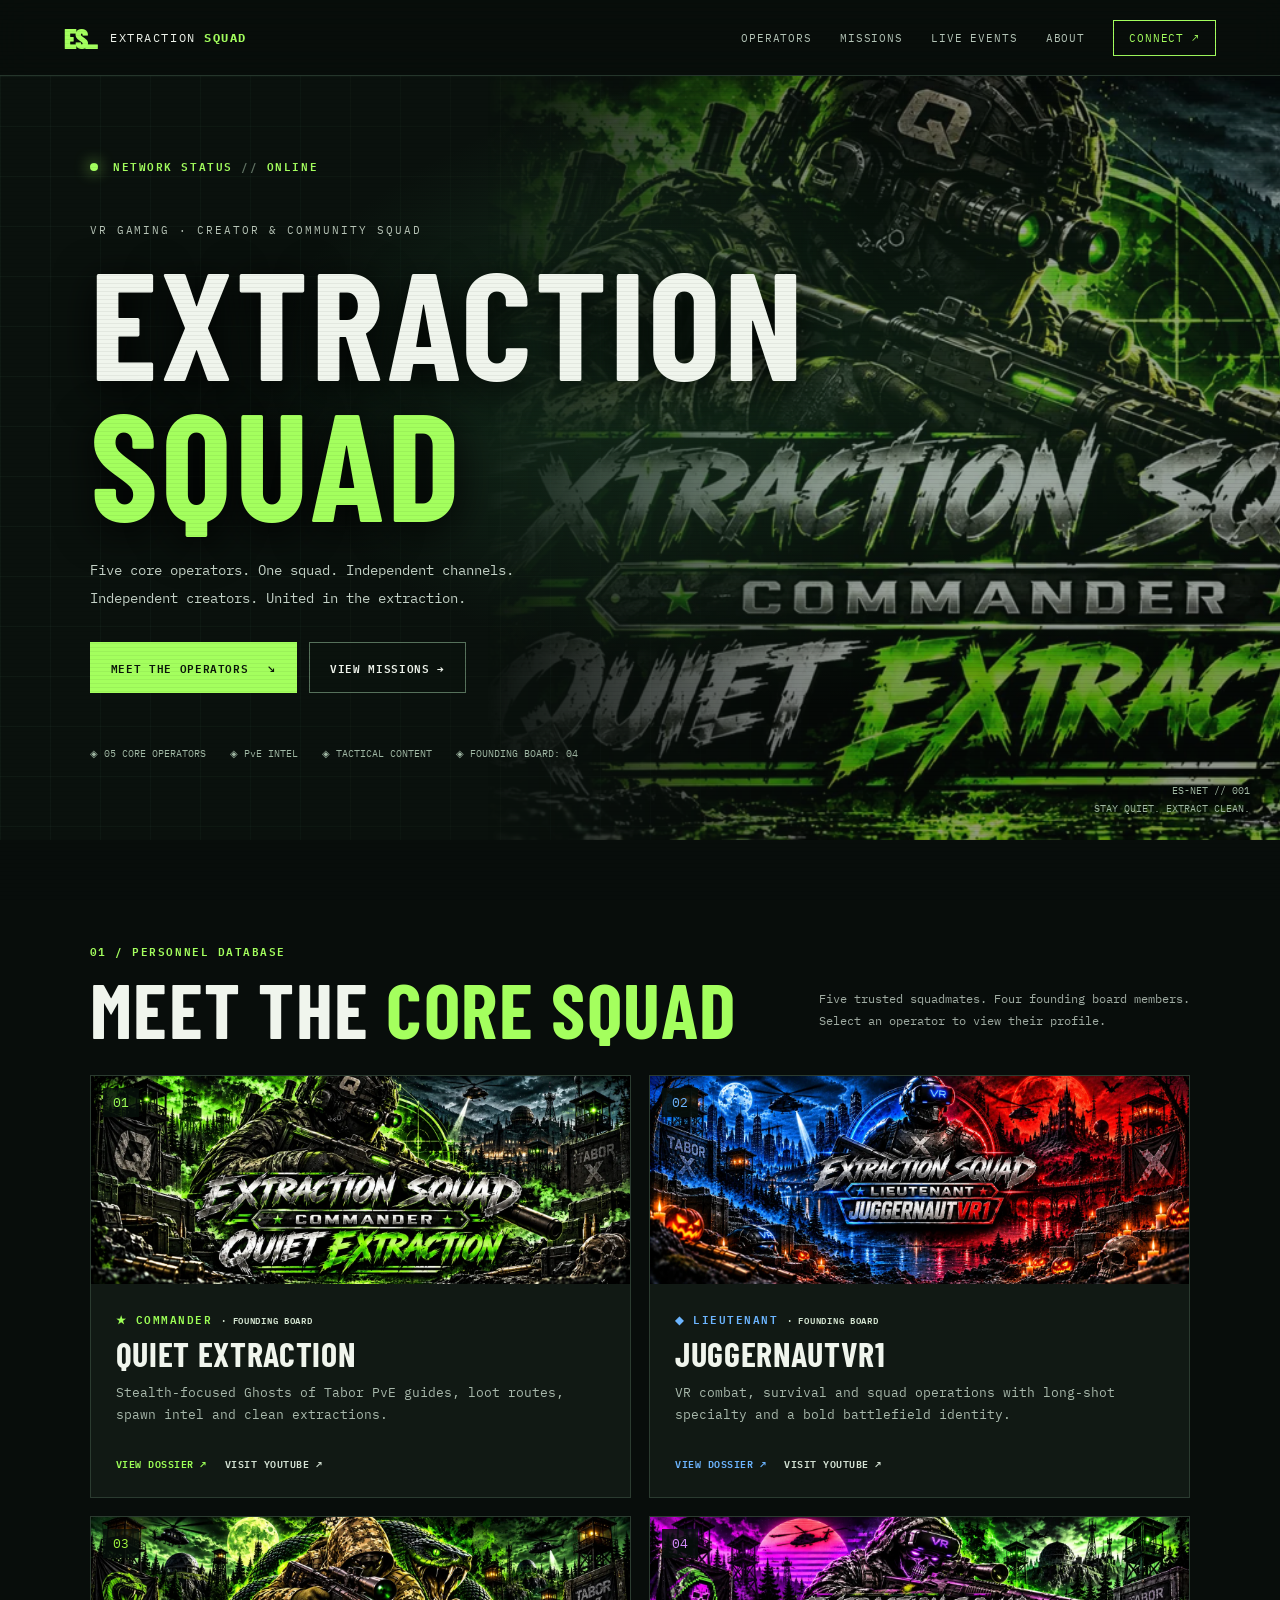
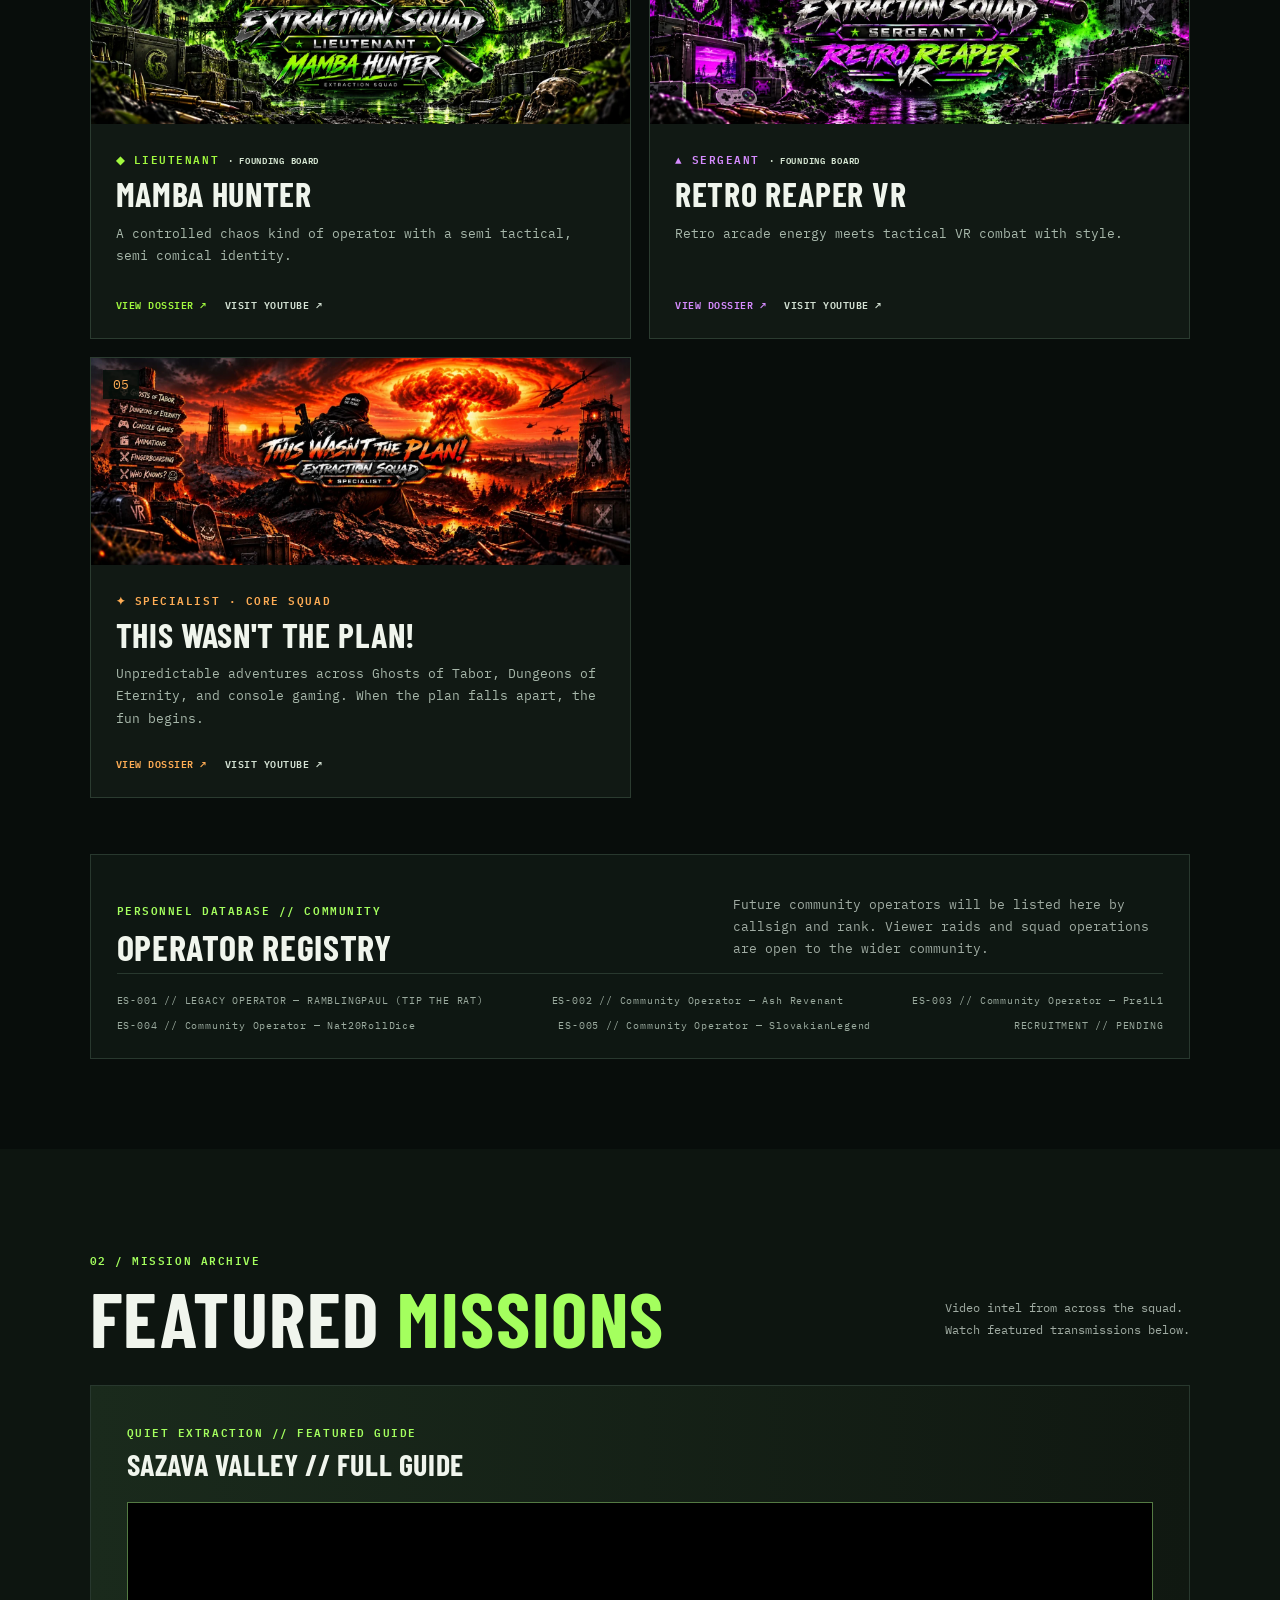
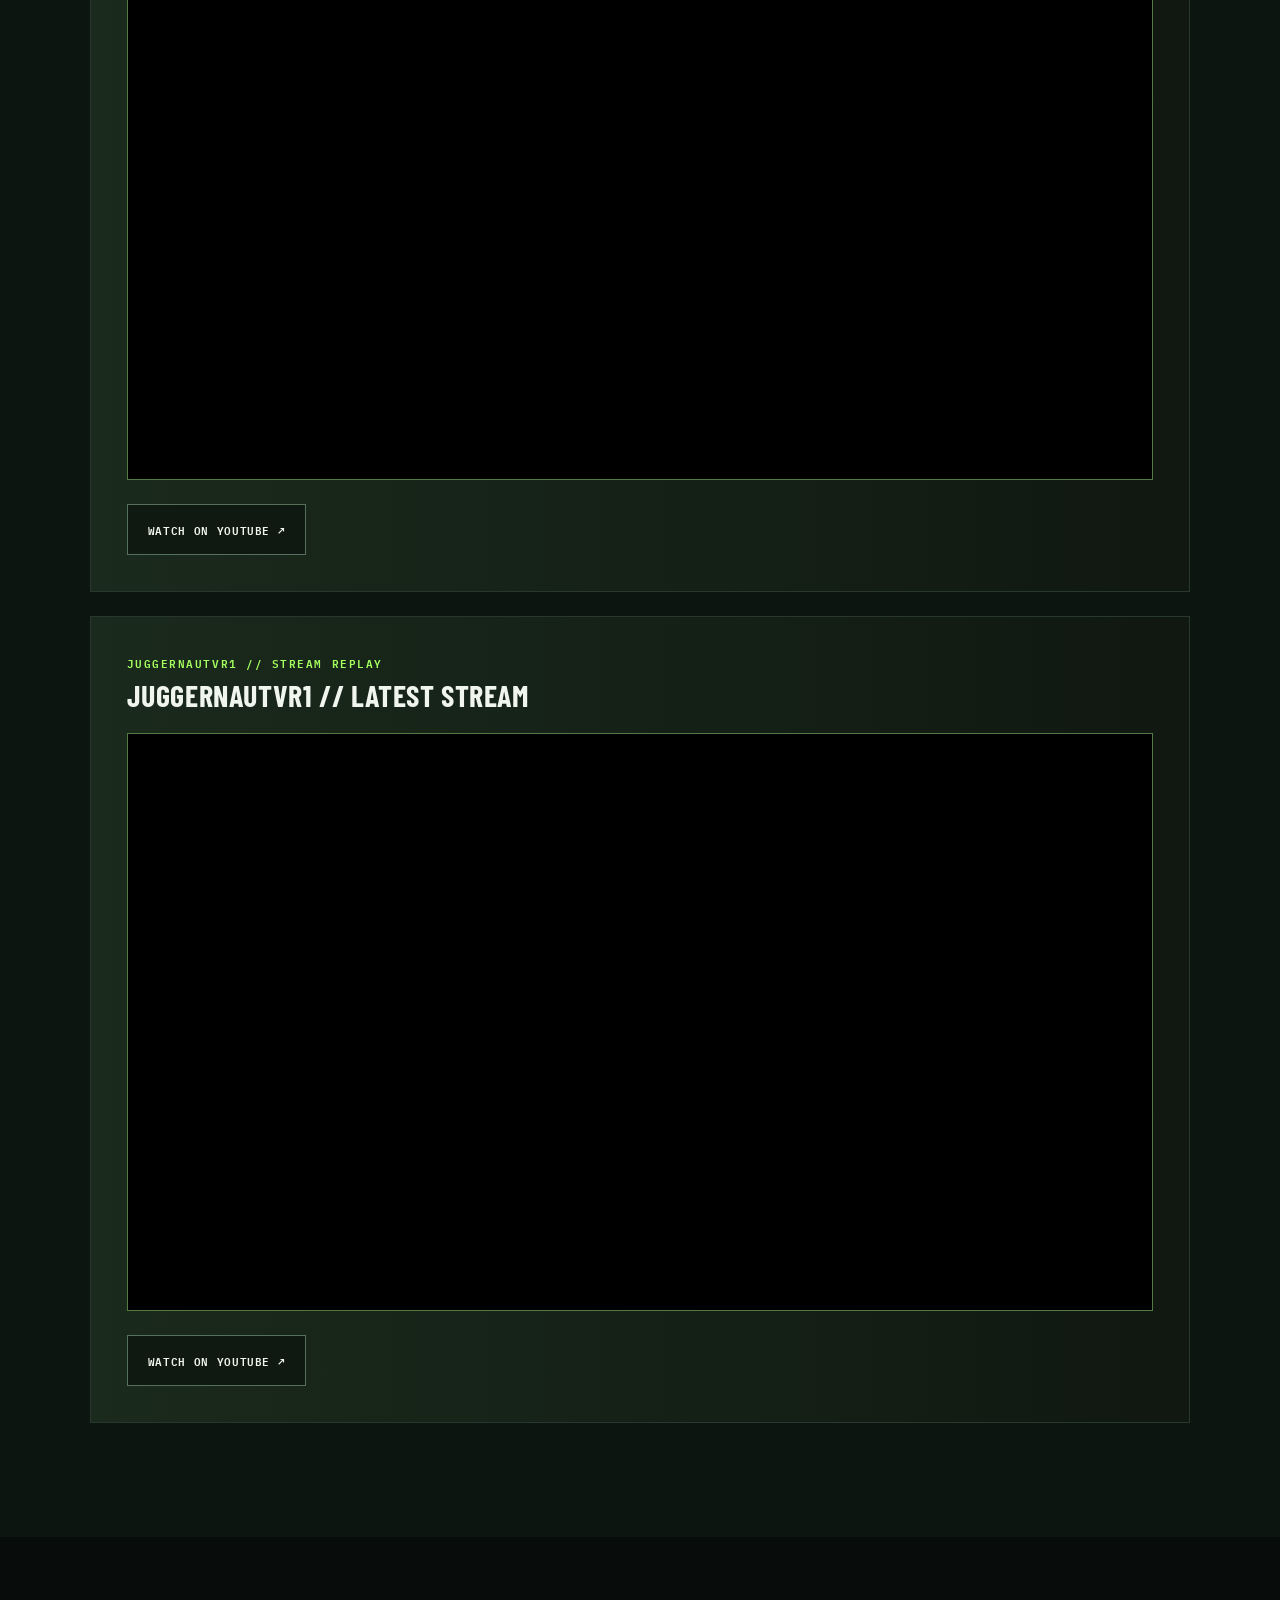
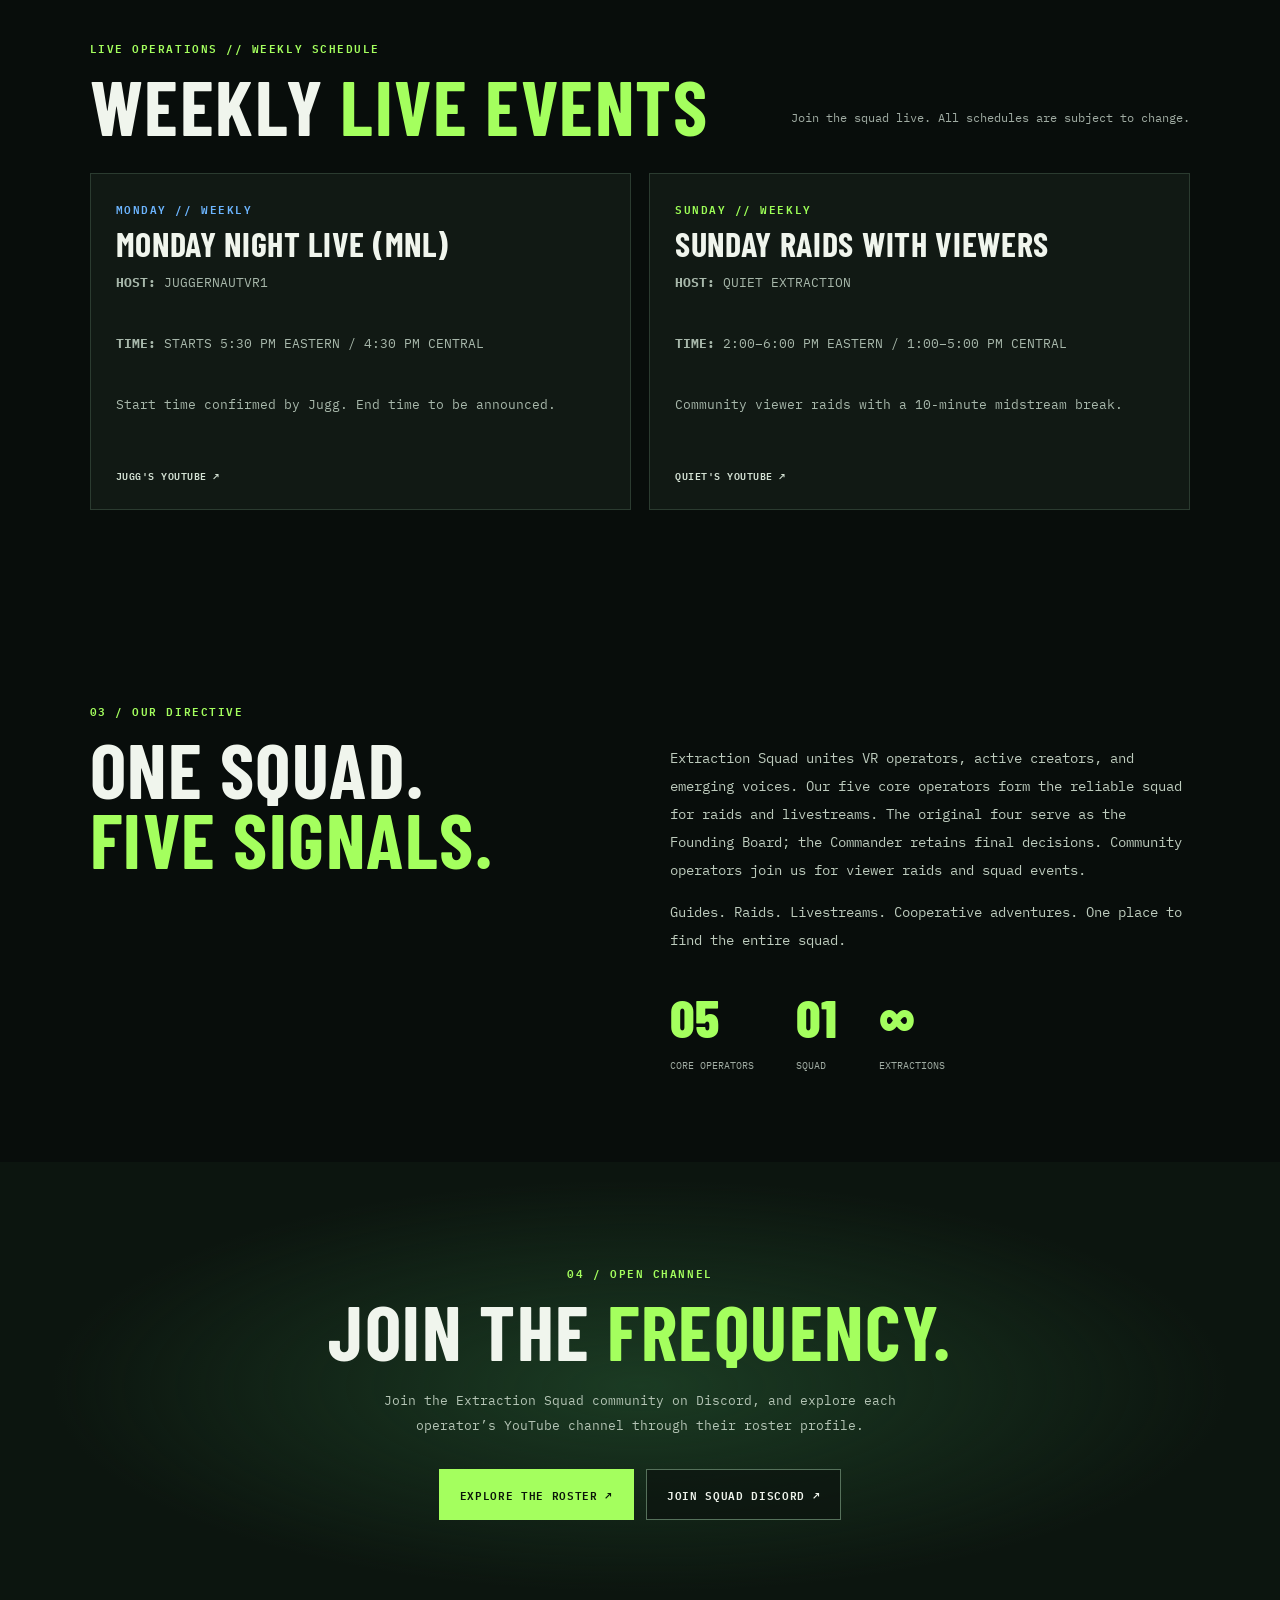
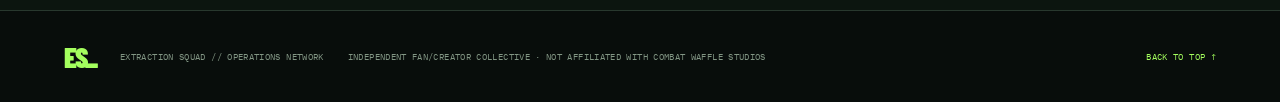
==== index.html @ 48071c49 "Update index.html" ====
<!doctype html>
<html lang="en"><head><meta charset="utf-8"><meta name="viewport" content="width=device-width,initial-scale=1"><meta name="theme-color" content="#08100c"><meta name="description" content="Extraction Squad — a Ghosts of Tabor PvE creator collective. Meet the operators, explore their videos, and connect with the squad."><title>EXTRACTION SQUAD // Operations Network</title><link rel="stylesheet" href="styles.css?v=5core1"></head>
<body><div class="scanlines" aria-hidden="true"></div><header class="topbar"><a class="brand" href="#home"><span class="brand-mark">ES<span class="blink">_</span></span><span>EXTRACTION <strong>SQUAD</strong></span></a><button class="menu-toggle" id="menuToggle" aria-label="Toggle menu" aria-expanded="false">☰</button><nav id="nav"><a href="#operators">OPERATORS</a><a href="#missions">MISSIONS</a><a href="#live-events">LIVE EVENTS</a><a href="#about">ABOUT</a><a href="#connect" class="nav-cta">CONNECT ↗</a></nav></header>
<main id="home"><section class="hero"><div class="hero-grid" aria-hidden="true"></div><div class="hero-content"><div class="eyebrow"><span class="live-dot"></span> NETWORK STATUS <span class="dim">//</span> ONLINE</div><p class="kicker">VR GAMING · CREATOR & COMMUNITY SQUAD</p><h1>EXTRACTION<br><em>SQUAD</em></h1><p class="hero-copy">Five core operators. One squad. Independent channels.<br>Independent creators. United in the extraction.</p><div class="hero-actions"><a class="button primary" href="#operators">MEET THE OPERATORS <span>↘</span></a><a class="button ghost" href="#missions">VIEW MISSIONS →</a></div><div class="hero-meta"><span>◈ 05 CORE OPERATORS</span><span>◈ PvE INTEL</span><span>◈ TACTICAL CONTENT</span><span>◈ FOUNDING BOARD: 04</span></div></div><div class="hero-art" aria-hidden="true"><img src="assets/quiet.webp" alt=""></div><div class="hero-coordinate" aria-hidden="true">ES-NET // 001<br>STAY QUIET. EXTRACT CLEAN.</div></section>
<section class="section operators" id="operators"><div class="section-head"><div><p class="section-id">01 / PERSONNEL DATABASE</p><h2>MEET THE <span>CORE SQUAD</span></h2></div><p>Five trusted squadmates. Four founding board members.<br>Select an operator to view their profile.</p></div><div class="operator-grid">
<article class="operator-card" style="--accent:#9dff57"><div class="card-image"><img src="assets/quiet.webp" alt="Quiet Extraction armored operator banner" loading="lazy"><span class="card-no">01</span></div><div class="card-body"><div class="rank">★ COMMANDER <span class="founder-tag">· FOUNDING BOARD</span></div><h3>QUIET EXTRACTION</h3><p>Stealth-focused Ghosts of Tabor PvE guides, loot routes, spawn intel and clean extractions.</p><div class="card-actions"><button data-operator="quiet" class="profile-btn">VIEW DOSSIER ↗</button><a href="https://www.youtube.com/@quietextraction" target="_blank" rel="noopener noreferrer">VISIT YOUTUBE ↗</a></div></div></article>
<article class="operator-card" style="--accent:#6cb5ff"><div class="card-image"><img src="assets/jugg.webp" alt="JuggernautVR1 blue and red armored VR soldier banner" loading="lazy"><span class="card-no">02</span></div><div class="card-body"><div class="rank">◆ LIEUTENANT <span class="founder-tag">· FOUNDING BOARD</span></div><h3>JUGGERNAUTVR1</h3><p>VR combat, survival and squad operations with long-shot specialty and a bold battlefield identity.</p><div class="card-actions"><button data-operator="jugg" class="profile-btn">VIEW DOSSIER ↗</button><a href="https://www.youtube.com/@juggernautvr1" target="_blank" rel="noopener noreferrer">VISIT YOUTUBE ↗</a></div></div></article>
<article class="operator-card" style="--accent:#a1f83f"><div class="card-image"><img src="assets/mamba.webp" alt="Mamba Hunter hooded sniper and giant green mamba banner" loading="lazy"><span class="card-no">03</span></div><div class="card-body"><div class="rank">◆ LIEUTENANT <span class="founder-tag">· FOUNDING BOARD</span></div><h3>MAMBA HUNTER</h3><p>A controlled chaos kind of operator with a semi tactical, semi comical identity.</p><div class="card-actions"><button data-operator="mamba" class="profile-btn">VIEW DOSSIER ↗</button><a href="https://www.youtube.com/@mambahunter" target="_blank" rel="noopener noreferrer">VISIT YOUTUBE ↗</a></div></div></article>
<article class="operator-card" style="--accent:#d68cff"><div class="card-image"><img src="assets/retro.webp" alt="Retro Reaper VR skull masked soldier neon purple and green banner" loading="lazy"><span class="card-no">04</span></div><div class="card-body"><div class="rank">▲ SERGEANT <span class="founder-tag">· FOUNDING BOARD</span></div><h3>RETRO REAPER VR</h3><p>Retro arcade energy meets tactical VR combat with style.</p><div class="card-actions"><button data-operator="retro" class="profile-btn">VIEW DOSSIER ↗</button><a href="https://www.youtube.com/@retroreapervr" target="_blank" rel="noopener noreferrer">VISIT YOUTUBE ↗</a></div></div></article>
<article class="operator-card" style="--accent:#ffad55"><div class="card-image"><img src="assets/chris.webp" alt="This Wasn't The Plan post-apocalyptic survivor banner" loading="lazy"><span class="card-no">05</span></div><div class="card-body"><div class="rank">✦ SPECIALIST · CORE SQUAD</div><h3>THIS WASN'T THE PLAN!</h3><p>Unpredictable adventures across Ghosts of Tabor, Dungeons of Eternity, and console gaming. When the plan falls apart, the fun begins.</p><div class="card-actions"><button data-operator="chris" class="profile-btn">VIEW DOSSIER ↗</button><a href="https://www.youtube.com/@thiswasnttheplanyt" target="_blank" rel="noopener noreferrer">VISIT YOUTUBE ↗</a></div></div></article></div>
<div class="registry"><div class="registry-header"><div><p class="section-id">PERSONNEL DATABASE // COMMUNITY</p><h3>OPERATOR REGISTRY</h3></div><p>Future community operators will be listed here by callsign and rank. Viewer raids and squad operations are open to the wider community.</p></div><div class="registry-empty"><span>ES-001 // LEGACY OPERATOR — RAMBLINGPAUL (TIP THE RAT)</span><span>ES-002 // Community Operator — Ash Revenant</span><span>ES-003 // Community Operator — Pre1L1</span>
<span>ES-004 // Community Operator — Nat20RollDice</span>
<span>ES-005 // Community Operator — SlovakianLegend</span><span>RECRUITMENT // PENDING</span></div></div></section>
<section class="section missions" id="missions"><div class="section-head"><div><p class="section-id">02 / MISSION ARCHIVE</p><h2>FEATURED <span>MISSIONS</span></h2></div><p>Video intel from across the squad.<br>Watch featured transmissions below.</p></div><article class="mission-panel" style="display:block;margin-bottom:1.5rem"><div><span class="rank">QUIET EXTRACTION // FEATURED GUIDE</span><h3>SAZAVA VALLEY // FULL GUIDE</h3></div><div style="position:relative;width:100%;aspect-ratio:16/9;margin:1.5rem 0;overflow:hidden;background:#000;border:1px solid #547a43"><iframe src="https://www.youtube-nocookie.com/embed/pSVqwgjNrhk" title="SAZAVA VALLEY // FULL GUIDE" loading="lazy" allow="accelerometer; autoplay; clipboard-write; encrypted-media; gyroscope; picture-in-picture; web-share" referrerpolicy="strict-origin-when-cross-origin" allowfullscreen style="position:absolute;inset:0;width:100%;height:100%;border:0"></iframe></div><a class="button ghost" href="https://youtu.be/pSVqwgjNrhk" target="_blank" rel="noopener noreferrer">WATCH ON YOUTUBE ↗</a></article><article class="mission-panel" style="display:block;margin-bottom:1.5rem"><div><span class="rank">JUGGERNAUTVR1 // STREAM REPLAY</span><h3>JUGGERNAUTVR1 // LATEST STREAM</h3></div><div style="position:relative;width:100%;aspect-ratio:16/9;margin:1.5rem 0;overflow:hidden;background:#000;border:1px solid #547a43"><iframe src="https://www.youtube-nocookie.com/embed/xQBRxvEbvsw" title="JUGGERNAUTVR1 // LATEST STREAM" loading="lazy" allow="accelerometer; autoplay; clipboard-write; encrypted-media; gyroscope; picture-in-picture; web-share" referrerpolicy="strict-origin-when-cross-origin" allowfullscreen style="position:absolute;inset:0;width:100%;height:100%;border:0"></iframe></div><a class="button ghost" href="https://www.youtube.com/live/xQBRxvEbvsw" target="_blank" rel="noopener noreferrer">WATCH ON YOUTUBE ↗</a></article></section>
<section class="section" id="live-events" aria-labelledby="live-events-title"><div class="section-head"><div><p class="section-id">LIVE OPERATIONS // WEEKLY SCHEDULE</p><h2 id="live-events-title">WEEKLY <span>LIVE EVENTS</span></h2></div><p>Join the squad live. All schedules are subject to change.</p></div><div class="operator-grid">
<article class="operator-card" style="--accent:#6cb5ff"><div class="card-body"><div class="rank">MONDAY // WEEKLY</div><h3>MONDAY NIGHT LIVE (MNL)</h3><p><strong>HOST:</strong> JUGGERNAUTVR1</p><p><strong>TIME:</strong> STARTS 5:30 PM EASTERN / 4:30 PM CENTRAL</p><p>Start time confirmed by Jugg. End time to be announced.</p><div class="card-actions"><a class="profile-btn" href="https://www.youtube.com/@juggernautvr1" target="_blank" rel="noopener noreferrer">JUGG'S YOUTUBE ↗</a></div></div></article>
<article class="operator-card" style="--accent:#9dff57"><div class="card-body"><div class="rank">SUNDAY // WEEKLY</div><h3>SUNDAY RAIDS WITH VIEWERS</h3><p><strong>HOST:</strong> QUIET EXTRACTION</p><p><strong>TIME:</strong> 2:00–6:00 PM EASTERN / 1:00–5:00 PM CENTRAL</p><p>Community viewer raids with a 10-minute midstream break.</p><div class="card-actions"><a class="profile-btn" href="https://www.youtube.com/@quietextraction" target="_blank" rel="noopener noreferrer">QUIET'S YOUTUBE ↗</a></div></div></article>
</div></section>
<section class="section about" id="about"><div><p class="section-id">03 / OUR DIRECTIVE</p><h2>ONE SQUAD.<br><span>FIVE SIGNALS.</span></h2></div><div class="about-copy"><p>Extraction Squad unites VR operators, active creators, and emerging voices. Our five core operators form the reliable squad for raids and livestreams. The original four serve as the Founding Board; the Commander retains final decisions. Community operators join us for viewer raids and squad events.</p><p>Guides. Raids. Livestreams. Cooperative adventures. One place to find the entire squad.</p><div class="stats"><div><strong>05</strong><span>CORE OPERATORS</span></div><div><strong>01</strong><span>SQUAD</span></div><div><strong>∞</strong><span>EXTRACTIONS</span></div></div></div></section>
<section class="section connect" id="connect"><p class="section-id">04 / OPEN CHANNEL</p><h2>JOIN THE <span>FREQUENCY.</span></h2><p>Join the Extraction Squad community on Discord, and explore each operator’s YouTube channel through their roster profile.</p><div class="connect-buttons"><a class="button primary" href="#operators">EXPLORE THE ROSTER ↗</a><a class="button ghost" href="https://discord.gg/KWJtSqCwyj" target="_blank" rel="noopener noreferrer">JOIN SQUAD DISCORD ↗</a></div></section></main>
<footer><div class="brand-mark">ES_</div><span>EXTRACTION SQUAD // OPERATIONS NETWORK</span><span>INDEPENDENT FAN/CREATOR COLLECTIVE · NOT AFFILIATED WITH COMBAT WAFFLE STUDIOS</span><a href="#home">BACK TO TOP ↑</a></footer>
<dialog id="profileDialog"><button class="close-dialog" aria-label="Close profile">✕</button><img id="dialogImage" src="assets/quiet.webp" alt=""><div class="dialog-content"><p id="dialogRank" class="rank"></p><h2 id="dialogName"></h2><p id="dialogBio"></p><p class="small-note"><a id="dialogYoutube" href="https://www.youtube.com/@quietextraction" target="_blank" rel="noopener noreferrer">VISIT YOUTUBE ↗</a> · <a href="https://discord.gg/KWJtSqCwyj" target="_blank" rel="noopener noreferrer">SQUAD DISCORD ↗</a></p><button class="button primary close-bottom">RETURN TO ROSTER</button></div></dialog><script src="script.js?v=5core1"></script></body></html>
---- styles.css ----
@import url('https://fonts.googleapis.com/css2?family=Barlow+Condensed:wght@500;600;700;800;900&family=IBM+Plex+Mono:wght@400;500;600&display=swap');
:root{--bg:#080d0b;--panel:#101915;--line:#28382e;--green:#a4ff5e;--muted:#a0aca3;--white:#f0f5ed}*{box-sizing:border-box}html{scroll-behavior:smooth}body{margin:0;background:var(--bg);color:var(--white);font-family:'IBM Plex Mono',monospace;font-size:13px}a{color:inherit;text-decoration:none}button{font:inherit;cursor:pointer}.scanlines{pointer-events:none;position:fixed;inset:0;z-index:20;opacity:.10;background:repeating-linear-gradient(transparent 0px,transparent 3px,#000 4px)}.topbar{height:76px;padding:0 max(5vw,24px);display:flex;justify-content:space-between;align-items:center;border-bottom:1px solid var(--line);background:#080e0bdf;position:sticky;top:0;z-index:10;backdrop-filter:blur(16px)}.brand{display:flex;align-items:center;gap:14px;font-size:12px;letter-spacing:.13em}.brand strong{color:var(--green)}.brand-mark{font-family:'Barlow Condensed',sans-serif;font-weight:900;font-size:29px;color:var(--green);letter-spacing:-.08em}.blink{animation:blink 1s steps(2) infinite}@keyframes blink{50%{opacity:0}}nav{display:flex;gap:28px;align-items:center}nav a{font-size:11px;letter-spacing:.08em;color:#b5c5b8}nav a:hover{color:var(--green)}nav .nav-cta{border:1px solid var(--green);padding:10px 15px;color:var(--green)}.menu-toggle{display:none;background:none;border:0;color:var(--green);font-size:24px}.hero{min-height:650px;position:relative;overflow:hidden;display:flex;align-items:center;padding:80px max(7vw,26px);background:radial-gradient(ellipse at 70% 40%,#1d4329 0,transparent 50%),#0a110d}.hero-grid{position:absolute;inset:0;background-image:linear-gradient(#31513b25 1px,transparent 1px),linear-gradient(90deg,#31513b25 1px,transparent 1px);background-size:50px 50px;mask-image:linear-gradient(90deg,#000,transparent 85%)}.hero-content{position:relative;z-index:2;max-width:720px}.eyebrow,.section-id,.rank{color:var(--green);font-size:11px;letter-spacing:.14em;font-weight:600}.live-dot{display:inline-block;width:8px;height:8px;background:var(--green);border-radius:50%;box-shadow:0 0 15px var(--green);margin-right:7px}.dim{color:#617364}.kicker{margin:48px 0 12px;color:#b8c5b8;font-size:11px;letter-spacing:.18em}h1,h2,h3{font-family:'Barlow Condensed',Impact,sans-serif;text-transform:uppercase;line-height:.92;letter-spacing:.02em}h1{font-size:clamp(78px,12vw,170px);margin:0;text-shadow:0 8px 40px #000}h1 em{font-style:normal;color:var(--green)}.hero-copy{font-size:14px;line-height:2;color:#c4d2c7;margin:24px 0 30px}.hero-actions,.connect-buttons{display:flex;gap:12px;flex-wrap:wrap}.button{display:inline-flex;align-items:center;justify-content:space-between;gap:20px;padding:15px 20px;font-size:11px;font-weight:600;letter-spacing:.06em;transition:.2s}.button:hover{transform:translateY(-2px)}.primary{background:var(--green);color:#0a1609;border:1px solid var(--green)}.ghost{background:#0b130eab;color:var(--white);border:1px solid #56715b}.hero-meta{display:flex;gap:24px;flex-wrap:wrap;margin-top:54px;color:#a1b9a5;font-size:10px}.hero-art{position:absolute;right:-14%;top:0;width:76%;height:100%;opacity:.57;mask-image:linear-gradient(90deg,transparent,#000 40%)}.hero-art img{width:100%;height:100%;object-fit:cover}.hero-coordinate{position:absolute;bottom:22px;right:30px;font-size:10px;line-height:1.8;color:#a2b9a4;text-align:right}.section{padding:90px max(7vw,26px);scroll-margin-top:75px}.section-head{display:flex;justify-content:space-between;align-items:end;gap:20px;margin-bottom:32px}.section-head p:last-child{color:var(--muted);line-height:1.8;font-size:12px}h2{font-size:clamp(45px,6vw,78px);margin:13px 0 0}h2 span{color:var(--green)}.operator-grid{display:grid;grid-template-columns:repeat(2,minmax(0,1fr));gap:18px}.operator-card{border:1px solid #2b3b30;background:#111914;overflow:hidden;transition:.2s}.operator-card:hover{border-color:var(--accent);transform:translateY(-3px)}.card-image{position:relative;aspect-ratio:2.6;overflow:hidden;background:#17241a}.card-image img{width:100%;height:100%;object-fit:cover;transition:transform .4s}.operator-card:hover .card-image img{transform:scale(1.04)}.card-no{position:absolute;top:12px;left:12px;background:#07100bd9;color:var(--accent);padding:6px 10px}.card-body{padding:25px}.card-body .rank{color:var(--accent)}h3{font-size:34px;margin:10px 0}.card-body p{color:#a8b8ab;line-height:1.7;min-height:48px}.card-actions{display:flex;gap:18px;flex-wrap:wrap;margin-top:24px}.card-actions button,.card-actions a{background:none;border:0;padding:0;color:var(--accent);font-size:10px;font-weight:600;letter-spacing:.05em}.card-actions a{color:#d4e2d4}.missions{background:#0d1510}.mission-panel{border:1px solid var(--line);padding:36px;display:flex;align-items:center;gap:28px;background:linear-gradient(90deg,#1a2a1c,#101811)}.mission-icon{display:grid;place-items:center;min-width:95px;height:95px;background:#a4ff5e12;border:1px solid #a4ff5e50;color:var(--green);font-size:40px}.mission-panel h3{font-size:30px}.mission-panel p{color:var(--muted);line-height:1.7}.mission-panel .button{margin-left:auto;flex-shrink:0}.about{display:grid;grid-template-columns:1fr 1fr;gap:60px}.about-copy{padding-top:40px}.about-copy p{font-size:14px;color:#bdcbbd;line-height:2}.stats{display:flex;gap:42px;margin-top:30px}.stats div{display:flex;flex-direction:column;gap:10px}.stats strong{font:800 54px 'Barlow Condensed',sans-serif;color:var(--green)}.stats span{font-size:10px;color:var(--muted)}.connect{text-align:center;background:radial-gradient(ellipse at center,#1b3b23 0,transparent 65%),#0c150f}.connect>p:not(.section-id){max-width:590px;margin:24px auto 30px;color:#b4c4b5;line-height:1.9}.connect-buttons{justify-content:center}footer{border-top:1px solid var(--line);padding:28px 5vw;display:flex;align-items:center;gap:24px;flex-wrap:wrap;color:#829684;font-size:9px;letter-spacing:.04em}footer a{margin-left:auto;color:var(--green)}dialog{width:min(700px,94vw);padding:0;background:#0c140f;border:1px solid var(--green);color:var(--white);box-shadow:0 30px 100px #000a}dialog::backdrop{background:#000d;backdrop-filter:blur(5px)}dialog img{width:100%;display:block}.dialog-content{padding:30px}.dialog-content h2{font-size:52px}.dialog-content>p:not(.rank){line-height:1.8;color:#c1d1c2}.small-note{font-size:11px}.close-dialog{position:absolute;right:10px;top:10px;background:#08130e;border:1px solid var(--green);color:var(--green);padding:10px}.close-bottom{margin-top:10px}@media(max-width:850px){.hero{min-height:620px}.hero-art{width:100%;right:-35%;opacity:.27}.operator-grid{grid-template-columns:1fr}.mission-panel{flex-wrap:wrap}.mission-panel .button{margin-left:0}.about{grid-template-columns:1fr;gap:0}.about-copy{padding-top:0}}@media(max-width:620px){.topbar{height:65px}.brand{font-size:10px}.menu-toggle{display:block}nav{display:none;position:absolute;top:64px;left:0;right:0;padding:20px 24px;background:#0b140e;border-bottom:1px solid var(--line);flex-direction:column;align-items:stretch;gap:18px}nav.open{display:flex}.hero{min-height:610px;padding:65px 24px}.hero-art{right:-45%;width:130%}.kicker{margin-top:34px}h1{font-size:clamp(64px,15vw,96px)}.hero-meta{gap:12px;margin-top:36px}.hero-coordinate{display:none}.section{padding:65px 22px}.section-head{display:block}.section-head p:last-child{margin-top:22px}.card-body{padding:20px}.mission-panel{padding:20px}.mission-icon{min-width:65px;height:65px;font-size:28px}.stats{gap:26px}footer{gap:16px}footer a{margin-left:0}}

/* Five-member Core Squad and community registry */
.founder-tag{font-size:9px;letter-spacing:.08em;color:#d6e7d3}
.registry{margin-top:56px;padding:26px;border:1px solid var(--line);background:#0e1712}
.registry-header{display:flex;justify-content:space-between;align-items:end;gap:20px}
.registry-header h3{margin:10px 0;font-size:36px}
.registry-header>p{max-width:430px;line-height:1.7;color:var(--muted)}
.registry-empty{display:flex;justify-content:space-between;gap:12px;flex-wrap:wrap;border-top:1px solid var(--line);padding-top:20px;color:#9bab9f;font-size:10px;letter-spacing:.08em}
.dialog-content h2{font-size:clamp(28px,7vw,52px);overflow-wrap:anywhere;line-height:1.04}
@media(max-width:620px){.registry{padding:18px}.registry-header{display:block}.registry-header h3{font-size:32px}}
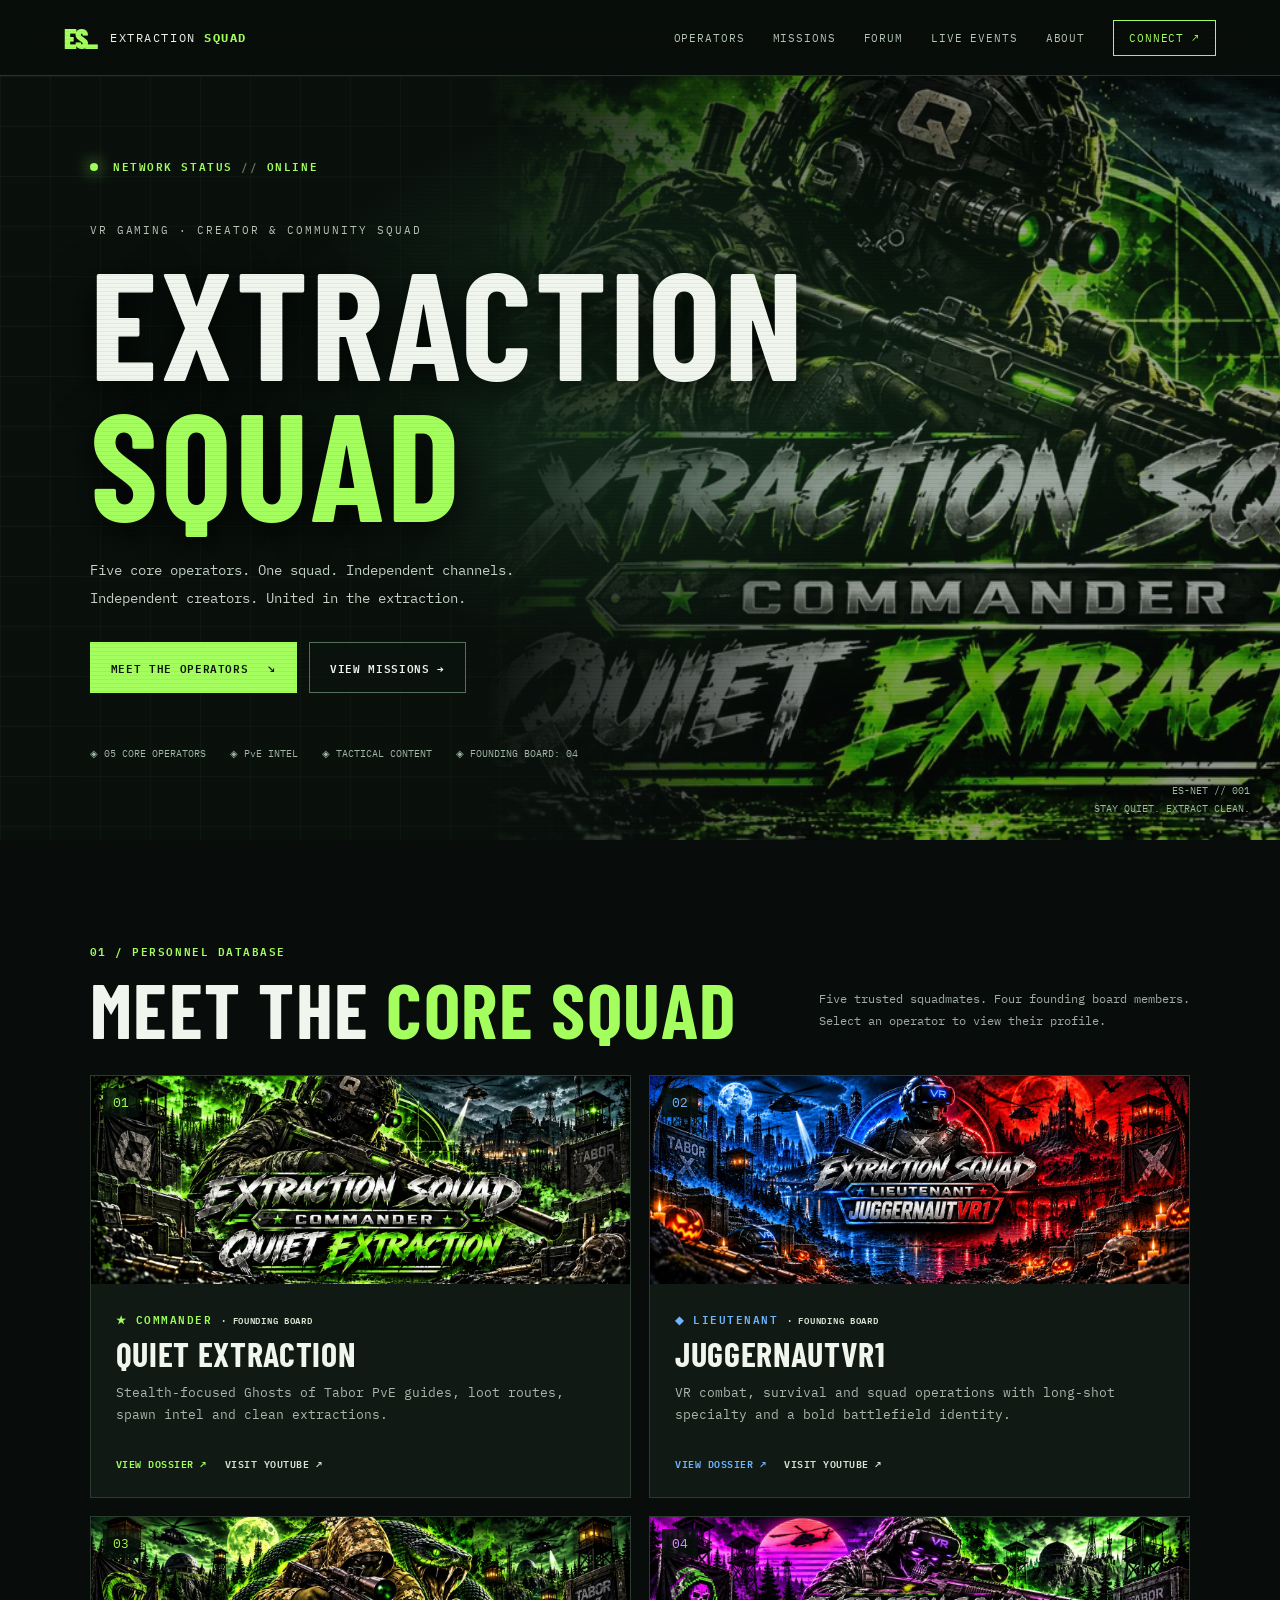
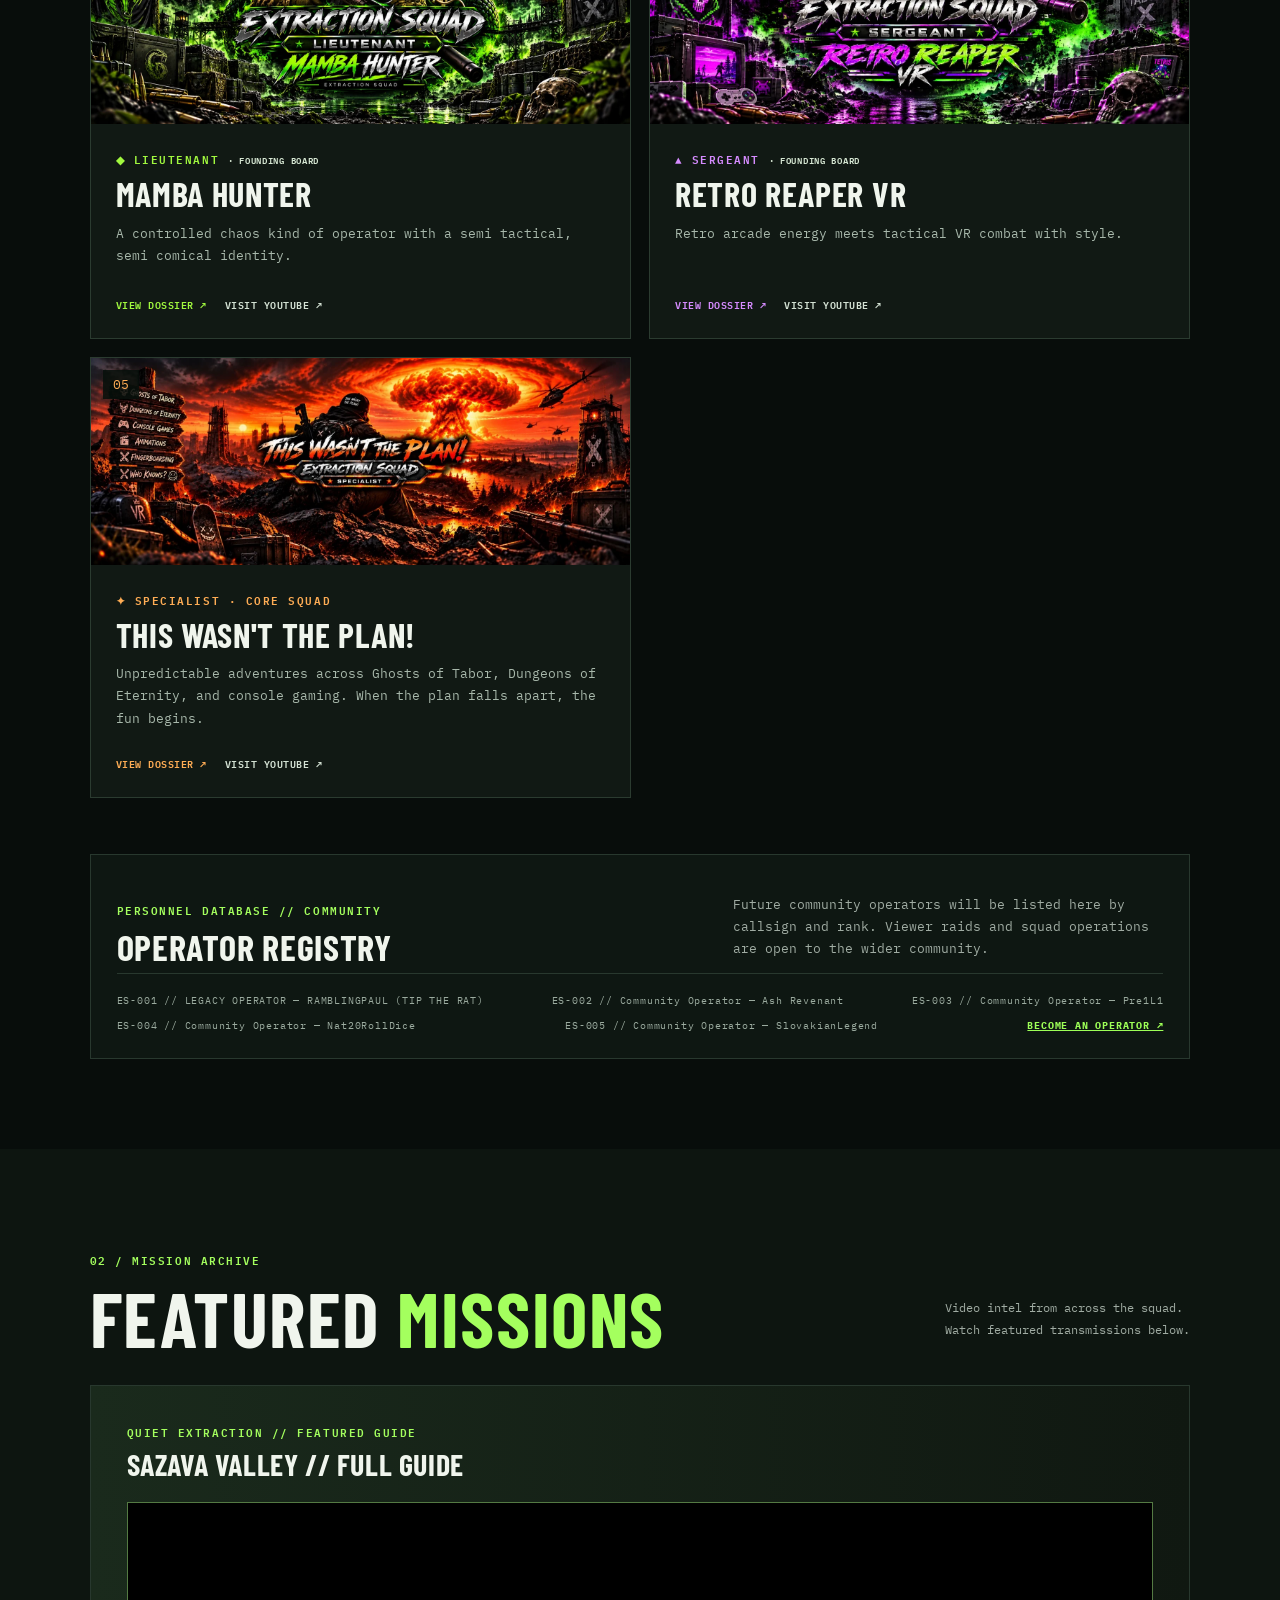
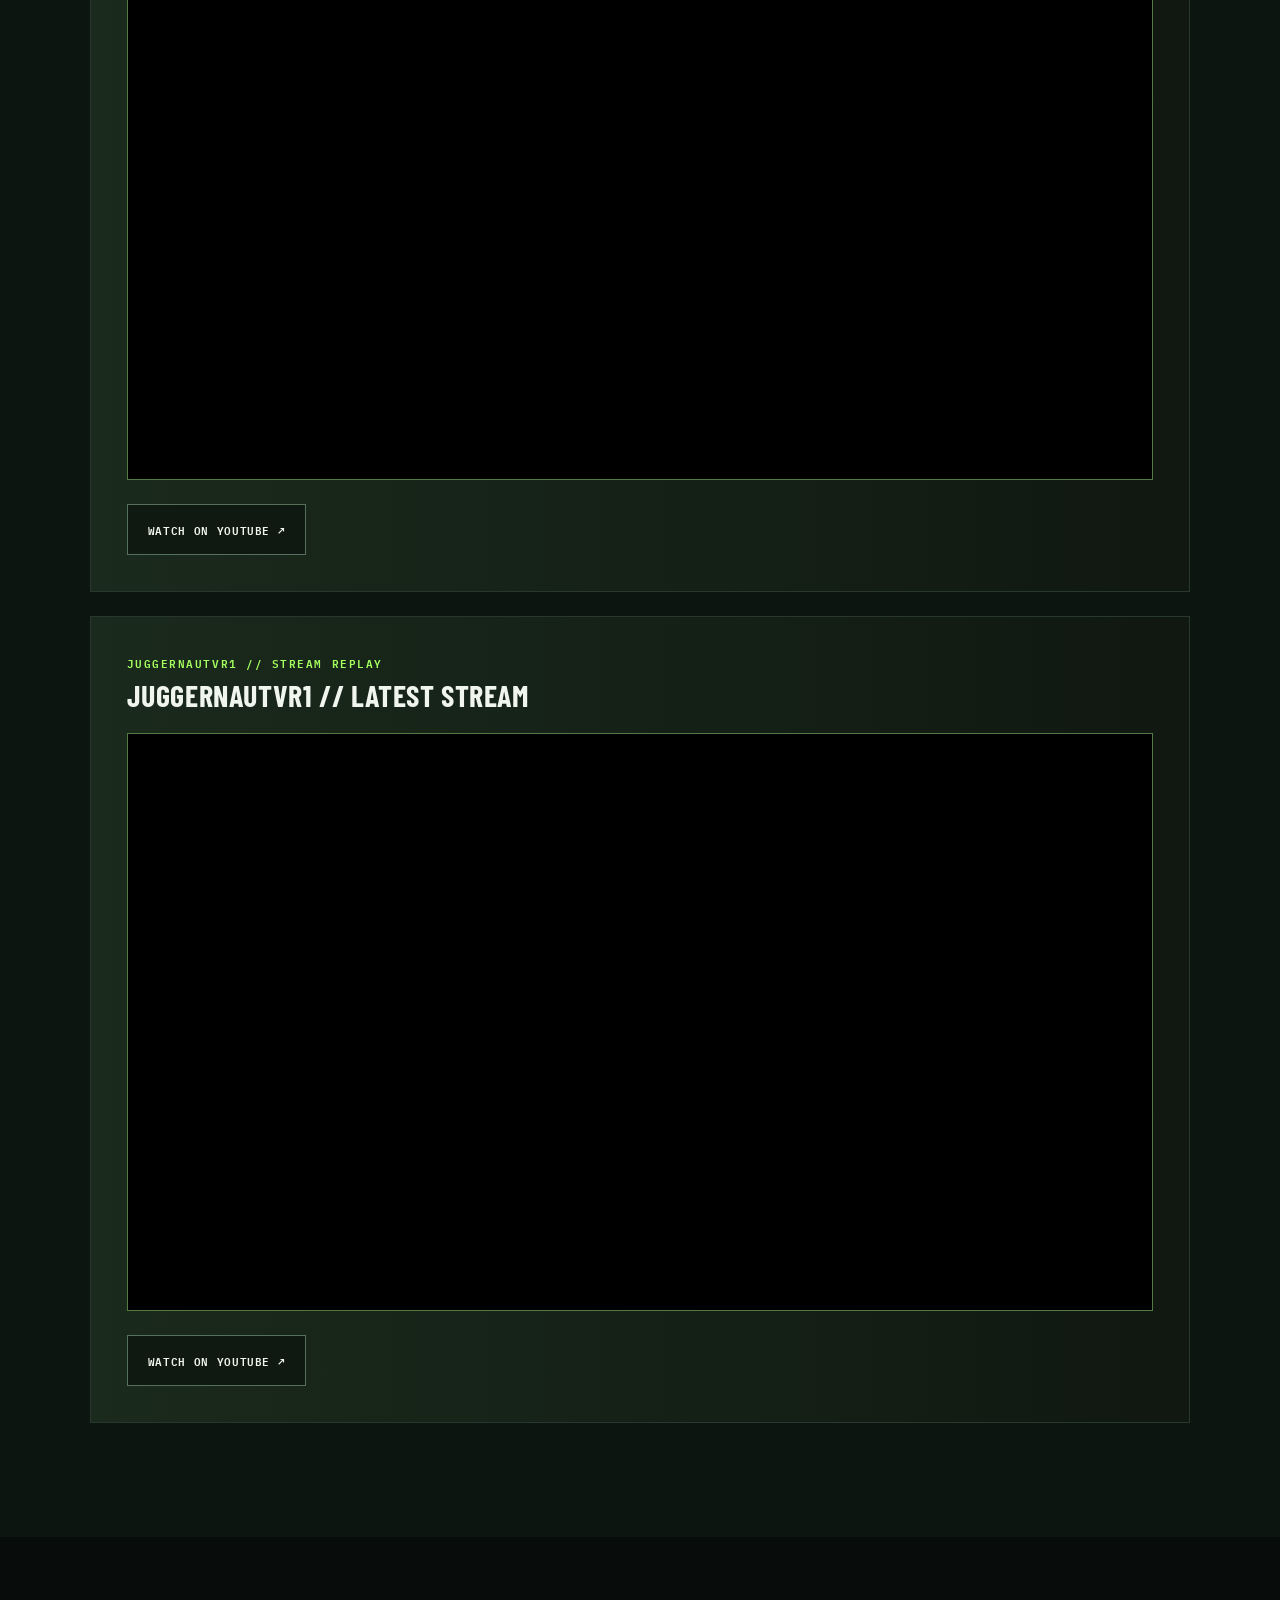
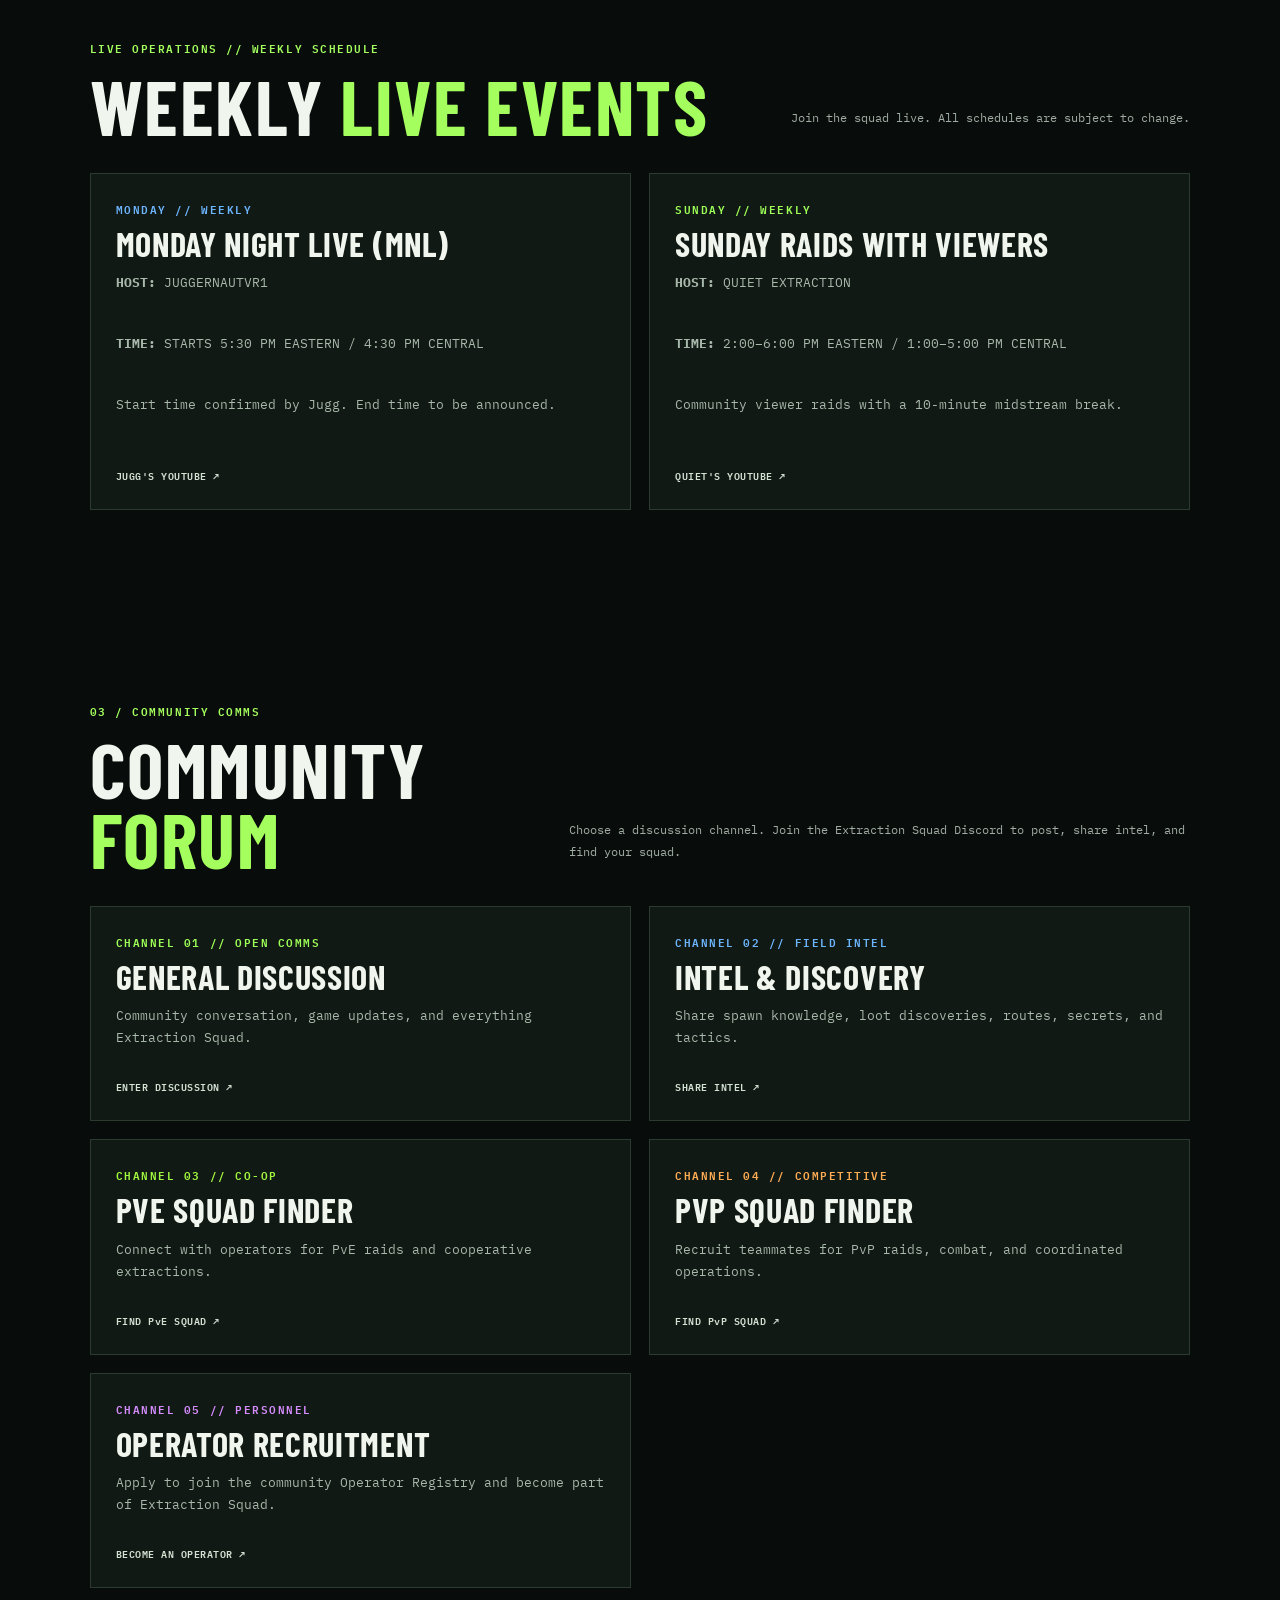
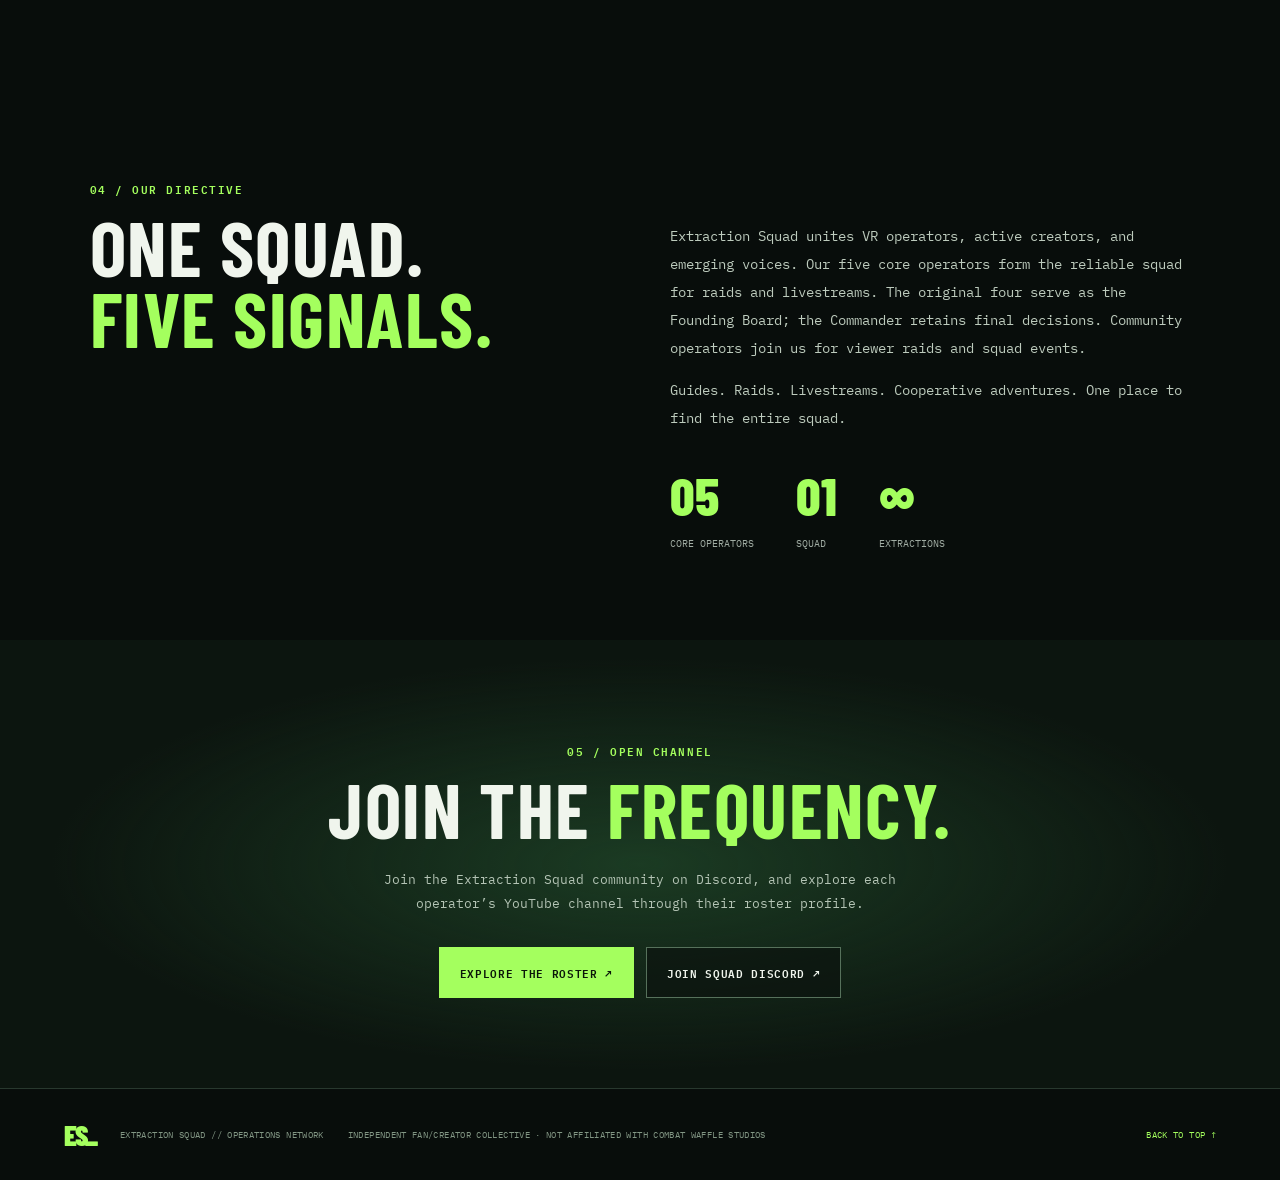
==== commit 1040ba91: "Add files via upload" ====
--- a/index.html
+++ b/index.html
@@ -1,6 +1,6 @@
 <!doctype html>
 <html lang="en"><head><meta charset="utf-8"><meta name="viewport" content="width=device-width,initial-scale=1"><meta name="theme-color" content="#08100c"><meta name="description" content="Extraction Squad — a Ghosts of Tabor PvE creator collective. Meet the operators, explore their videos, and connect with the squad."><title>EXTRACTION SQUAD // Operations Network</title><link rel="stylesheet" href="styles.css?v=5core1"></head>
-<body><div class="scanlines" aria-hidden="true"></div><header class="topbar"><a class="brand" href="#home"><span class="brand-mark">ES<span class="blink">_</span></span><span>EXTRACTION <strong>SQUAD</strong></span></a><button class="menu-toggle" id="menuToggle" aria-label="Toggle menu" aria-expanded="false">☰</button><nav id="nav"><a href="#operators">OPERATORS</a><a href="#missions">MISSIONS</a><a href="#live-events">LIVE EVENTS</a><a href="#about">ABOUT</a><a href="#connect" class="nav-cta">CONNECT ↗</a></nav></header>
+<body><div class="scanlines" aria-hidden="true"></div><header class="topbar"><a class="brand" href="#home"><span class="brand-mark">ES<span class="blink">_</span></span><span>EXTRACTION <strong>SQUAD</strong></span></a><button class="menu-toggle" id="menuToggle" aria-label="Toggle menu" aria-expanded="false">☰</button><nav id="nav"><a href="#operators">OPERATORS</a><a href="#missions">MISSIONS</a><a href="#forum">FORUM</a><a href="#live-events">LIVE EVENTS</a><a href="#about">ABOUT</a><a href="#connect" class="nav-cta">CONNECT ↗</a></nav></header>
 <main id="home"><section class="hero"><div class="hero-grid" aria-hidden="true"></div><div class="hero-content"><div class="eyebrow"><span class="live-dot"></span> NETWORK STATUS <span class="dim">//</span> ONLINE</div><p class="kicker">VR GAMING · CREATOR & COMMUNITY SQUAD</p><h1>EXTRACTION<br><em>SQUAD</em></h1><p class="hero-copy">Five core operators. One squad. Independent channels.<br>Independent creators. United in the extraction.</p><div class="hero-actions"><a class="button primary" href="#operators">MEET THE OPERATORS <span>↘</span></a><a class="button ghost" href="#missions">VIEW MISSIONS →</a></div><div class="hero-meta"><span>◈ 05 CORE OPERATORS</span><span>◈ PvE INTEL</span><span>◈ TACTICAL CONTENT</span><span>◈ FOUNDING BOARD: 04</span></div></div><div class="hero-art" aria-hidden="true"><img src="assets/quiet.webp" alt=""></div><div class="hero-coordinate" aria-hidden="true">ES-NET // 001<br>STAY QUIET. EXTRACT CLEAN.</div></section>
 <section class="section operators" id="operators"><div class="section-head"><div><p class="section-id">01 / PERSONNEL DATABASE</p><h2>MEET THE <span>CORE SQUAD</span></h2></div><p>Five trusted squadmates. Four founding board members.<br>Select an operator to view their profile.</p></div><div class="operator-grid">
 <article class="operator-card" style="--accent:#9dff57"><div class="card-image"><img src="assets/quiet.webp" alt="Quiet Extraction armored operator banner" loading="lazy"><span class="card-no">01</span></div><div class="card-body"><div class="rank">★ COMMANDER <span class="founder-tag">· FOUNDING BOARD</span></div><h3>QUIET EXTRACTION</h3><p>Stealth-focused Ghosts of Tabor PvE guides, loot routes, spawn intel and clean extractions.</p><div class="card-actions"><button data-operator="quiet" class="profile-btn">VIEW DOSSIER ↗</button><a href="https://www.youtube.com/@quietextraction" target="_blank" rel="noopener noreferrer">VISIT YOUTUBE ↗</a></div></div></article>
@@ -10,13 +10,20 @@
 <article class="operator-card" style="--accent:#ffad55"><div class="card-image"><img src="assets/chris.webp" alt="This Wasn't The Plan post-apocalyptic survivor banner" loading="lazy"><span class="card-no">05</span></div><div class="card-body"><div class="rank">✦ SPECIALIST · CORE SQUAD</div><h3>THIS WASN'T THE PLAN!</h3><p>Unpredictable adventures across Ghosts of Tabor, Dungeons of Eternity, and console gaming. When the plan falls apart, the fun begins.</p><div class="card-actions"><button data-operator="chris" class="profile-btn">VIEW DOSSIER ↗</button><a href="https://www.youtube.com/@thiswasnttheplanyt" target="_blank" rel="noopener noreferrer">VISIT YOUTUBE ↗</a></div></div></article></div>
 <div class="registry"><div class="registry-header"><div><p class="section-id">PERSONNEL DATABASE // COMMUNITY</p><h3>OPERATOR REGISTRY</h3></div><p>Future community operators will be listed here by callsign and rank. Viewer raids and squad operations are open to the wider community.</p></div><div class="registry-empty"><span>ES-001 // LEGACY OPERATOR — RAMBLINGPAUL (TIP THE RAT)</span><span>ES-002 // Community Operator — Ash Revenant</span><span>ES-003 // Community Operator — Pre1L1</span>
 <span>ES-004 // Community Operator — Nat20RollDice</span>
-<span>ES-005 // Community Operator — SlovakianLegend</span><span>RECRUITMENT // PENDING</span></div></div></section>
+<span>ES-005 // Community Operator — SlovakianLegend</span><a href="https://discord.gg/aPwzN6qbAu" target="_blank" rel="noopener noreferrer" style="color:#9dff57;font-weight:700;text-decoration:underline">BECOME AN OPERATOR ↗</a></div></div></section>
 <section class="section missions" id="missions"><div class="section-head"><div><p class="section-id">02 / MISSION ARCHIVE</p><h2>FEATURED <span>MISSIONS</span></h2></div><p>Video intel from across the squad.<br>Watch featured transmissions below.</p></div><article class="mission-panel" style="display:block;margin-bottom:1.5rem"><div><span class="rank">QUIET EXTRACTION // FEATURED GUIDE</span><h3>SAZAVA VALLEY // FULL GUIDE</h3></div><div style="position:relative;width:100%;aspect-ratio:16/9;margin:1.5rem 0;overflow:hidden;background:#000;border:1px solid #547a43"><iframe src="https://www.youtube-nocookie.com/embed/pSVqwgjNrhk" title="SAZAVA VALLEY // FULL GUIDE" loading="lazy" allow="accelerometer; autoplay; clipboard-write; encrypted-media; gyroscope; picture-in-picture; web-share" referrerpolicy="strict-origin-when-cross-origin" allowfullscreen style="position:absolute;inset:0;width:100%;height:100%;border:0"></iframe></div><a class="button ghost" href="https://youtu.be/pSVqwgjNrhk" target="_blank" rel="noopener noreferrer">WATCH ON YOUTUBE ↗</a></article><article class="mission-panel" style="display:block;margin-bottom:1.5rem"><div><span class="rank">JUGGERNAUTVR1 // STREAM REPLAY</span><h3>JUGGERNAUTVR1 // LATEST STREAM</h3></div><div style="position:relative;width:100%;aspect-ratio:16/9;margin:1.5rem 0;overflow:hidden;background:#000;border:1px solid #547a43"><iframe src="https://www.youtube-nocookie.com/embed/xQBRxvEbvsw" title="JUGGERNAUTVR1 // LATEST STREAM" loading="lazy" allow="accelerometer; autoplay; clipboard-write; encrypted-media; gyroscope; picture-in-picture; web-share" referrerpolicy="strict-origin-when-cross-origin" allowfullscreen style="position:absolute;inset:0;width:100%;height:100%;border:0"></iframe></div><a class="button ghost" href="https://www.youtube.com/live/xQBRxvEbvsw" target="_blank" rel="noopener noreferrer">WATCH ON YOUTUBE ↗</a></article></section>
 <section class="section" id="live-events" aria-labelledby="live-events-title"><div class="section-head"><div><p class="section-id">LIVE OPERATIONS // WEEKLY SCHEDULE</p><h2 id="live-events-title">WEEKLY <span>LIVE EVENTS</span></h2></div><p>Join the squad live. All schedules are subject to change.</p></div><div class="operator-grid">
 <article class="operator-card" style="--accent:#6cb5ff"><div class="card-body"><div class="rank">MONDAY // WEEKLY</div><h3>MONDAY NIGHT LIVE (MNL)</h3><p><strong>HOST:</strong> JUGGERNAUTVR1</p><p><strong>TIME:</strong> STARTS 5:30 PM EASTERN / 4:30 PM CENTRAL</p><p>Start time confirmed by Jugg. End time to be announced.</p><div class="card-actions"><a class="profile-btn" href="https://www.youtube.com/@juggernautvr1" target="_blank" rel="noopener noreferrer">JUGG'S YOUTUBE ↗</a></div></div></article>
 <article class="operator-card" style="--accent:#9dff57"><div class="card-body"><div class="rank">SUNDAY // WEEKLY</div><h3>SUNDAY RAIDS WITH VIEWERS</h3><p><strong>HOST:</strong> QUIET EXTRACTION</p><p><strong>TIME:</strong> 2:00–6:00 PM EASTERN / 1:00–5:00 PM CENTRAL</p><p>Community viewer raids with a 10-minute midstream break.</p><div class="card-actions"><a class="profile-btn" href="https://www.youtube.com/@quietextraction" target="_blank" rel="noopener noreferrer">QUIET'S YOUTUBE ↗</a></div></div></article>
 </div></section>
-<section class="section about" id="about"><div><p class="section-id">03 / OUR DIRECTIVE</p><h2>ONE SQUAD.<br><span>FIVE SIGNALS.</span></h2></div><div class="about-copy"><p>Extraction Squad unites VR operators, active creators, and emerging voices. Our five core operators form the reliable squad for raids and livestreams. The original four serve as the Founding Board; the Commander retains final decisions. Community operators join us for viewer raids and squad events.</p><p>Guides. Raids. Livestreams. Cooperative adventures. One place to find the entire squad.</p><div class="stats"><div><strong>05</strong><span>CORE OPERATORS</span></div><div><strong>01</strong><span>SQUAD</span></div><div><strong>∞</strong><span>EXTRACTIONS</span></div></div></div></section>
-<section class="section connect" id="connect"><p class="section-id">04 / OPEN CHANNEL</p><h2>JOIN THE <span>FREQUENCY.</span></h2><p>Join the Extraction Squad community on Discord, and explore each operator’s YouTube channel through their roster profile.</p><div class="connect-buttons"><a class="button primary" href="#operators">EXPLORE THE ROSTER ↗</a><a class="button ghost" href="https://discord.gg/KWJtSqCwyj" target="_blank" rel="noopener noreferrer">JOIN SQUAD DISCORD ↗</a></div></section></main>
+<section class="section" id="forum" aria-labelledby="forum-title"><div class="section-head"><div><p class="section-id">03 / COMMUNITY COMMS</p><h2 id="forum-title">COMMUNITY <span>FORUM</span></h2></div><p>Choose a discussion channel. Join the Extraction Squad Discord to post, share intel, and find your squad.</p></div><div class="operator-grid">
+<article class="operator-card" style="--accent:#9dff57"><div class="card-body"><div class="rank">CHANNEL 01 // OPEN COMMS</div><h3>GENERAL DISCUSSION</h3><p>Community conversation, game updates, and everything Extraction Squad.</p><div class="card-actions"><a class="profile-btn" href="https://discord.gg/KWJtSqCwyj" target="_blank" rel="noopener noreferrer">ENTER DISCUSSION ↗</a></div></div></article>
+<article class="operator-card" style="--accent:#6cb5ff"><div class="card-body"><div class="rank">CHANNEL 02 // FIELD INTEL</div><h3>INTEL &amp; DISCOVERY</h3><p>Share spawn knowledge, loot discoveries, routes, secrets, and tactics.</p><div class="card-actions"><a class="profile-btn" href="https://discord.gg/TuTehV5CF7" target="_blank" rel="noopener noreferrer">SHARE INTEL ↗</a></div></div></article>
+<article class="operator-card" style="--accent:#a1f83f"><div class="card-body"><div class="rank">CHANNEL 03 // CO-OP</div><h3>PvE SQUAD FINDER</h3><p>Connect with operators for PvE raids and cooperative extractions.</p><div class="card-actions"><a class="profile-btn" href="https://discord.gg/Q6VMSG6a7G" target="_blank" rel="noopener noreferrer">FIND PvE SQUAD ↗</a></div></div></article>
+<article class="operator-card" style="--accent:#ffad55"><div class="card-body"><div class="rank">CHANNEL 04 // COMPETITIVE</div><h3>PvP SQUAD FINDER</h3><p>Recruit teammates for PvP raids, combat, and coordinated operations.</p><div class="card-actions"><a class="profile-btn" href="https://discord.gg/rCnMGnkvAn" target="_blank" rel="noopener noreferrer">FIND PvP SQUAD ↗</a></div></div></article>
+<article class="operator-card" style="--accent:#d68cff"><div class="card-body"><div class="rank">CHANNEL 05 // PERSONNEL</div><h3>OPERATOR RECRUITMENT</h3><p>Apply to join the community Operator Registry and become part of Extraction Squad.</p><div class="card-actions"><a class="profile-btn" href="https://discord.gg/aPwzN6qbAu" target="_blank" rel="noopener noreferrer">BECOME AN OPERATOR ↗</a></div></div></article>
+</div></section>
+<section class="section about" id="about"><div><p class="section-id">04 / OUR DIRECTIVE</p><h2>ONE SQUAD.<br><span>FIVE SIGNALS.</span></h2></div><div class="about-copy"><p>Extraction Squad unites VR operators, active creators, and emerging voices. Our five core operators form the reliable squad for raids and livestreams. The original four serve as the Founding Board; the Commander retains final decisions. Community operators join us for viewer raids and squad events.</p><p>Guides. Raids. Livestreams. Cooperative adventures. One place to find the entire squad.</p><div class="stats"><div><strong>05</strong><span>CORE OPERATORS</span></div><div><strong>01</strong><span>SQUAD</span></div><div><strong>∞</strong><span>EXTRACTIONS</span></div></div></div></section>
+<section class="section connect" id="connect"><p class="section-id">05 / OPEN CHANNEL</p><h2>JOIN THE <span>FREQUENCY.</span></h2><p>Join the Extraction Squad community on Discord, and explore each operator’s YouTube channel through their roster profile.</p><div class="connect-buttons"><a class="button primary" href="#operators">EXPLORE THE ROSTER ↗</a><a class="button ghost" href="https://discord.gg/KWJtSqCwyj" target="_blank" rel="noopener noreferrer">JOIN SQUAD DISCORD ↗</a></div></section></main>
 <footer><div class="brand-mark">ES_</div><span>EXTRACTION SQUAD // OPERATIONS NETWORK</span><span>INDEPENDENT FAN/CREATOR COLLECTIVE · NOT AFFILIATED WITH COMBAT WAFFLE STUDIOS</span><a href="#home">BACK TO TOP ↑</a></footer>
 <dialog id="profileDialog"><button class="close-dialog" aria-label="Close profile">✕</button><img id="dialogImage" src="assets/quiet.webp" alt=""><div class="dialog-content"><p id="dialogRank" class="rank"></p><h2 id="dialogName"></h2><p id="dialogBio"></p><p class="small-note"><a id="dialogYoutube" href="https://www.youtube.com/@quietextraction" target="_blank" rel="noopener noreferrer">VISIT YOUTUBE ↗</a> · <a href="https://discord.gg/KWJtSqCwyj" target="_blank" rel="noopener noreferrer">SQUAD DISCORD ↗</a></p><button class="button primary close-bottom">RETURN TO ROSTER</button></div></dialog><script src="script.js?v=5core1"></script></body></html>
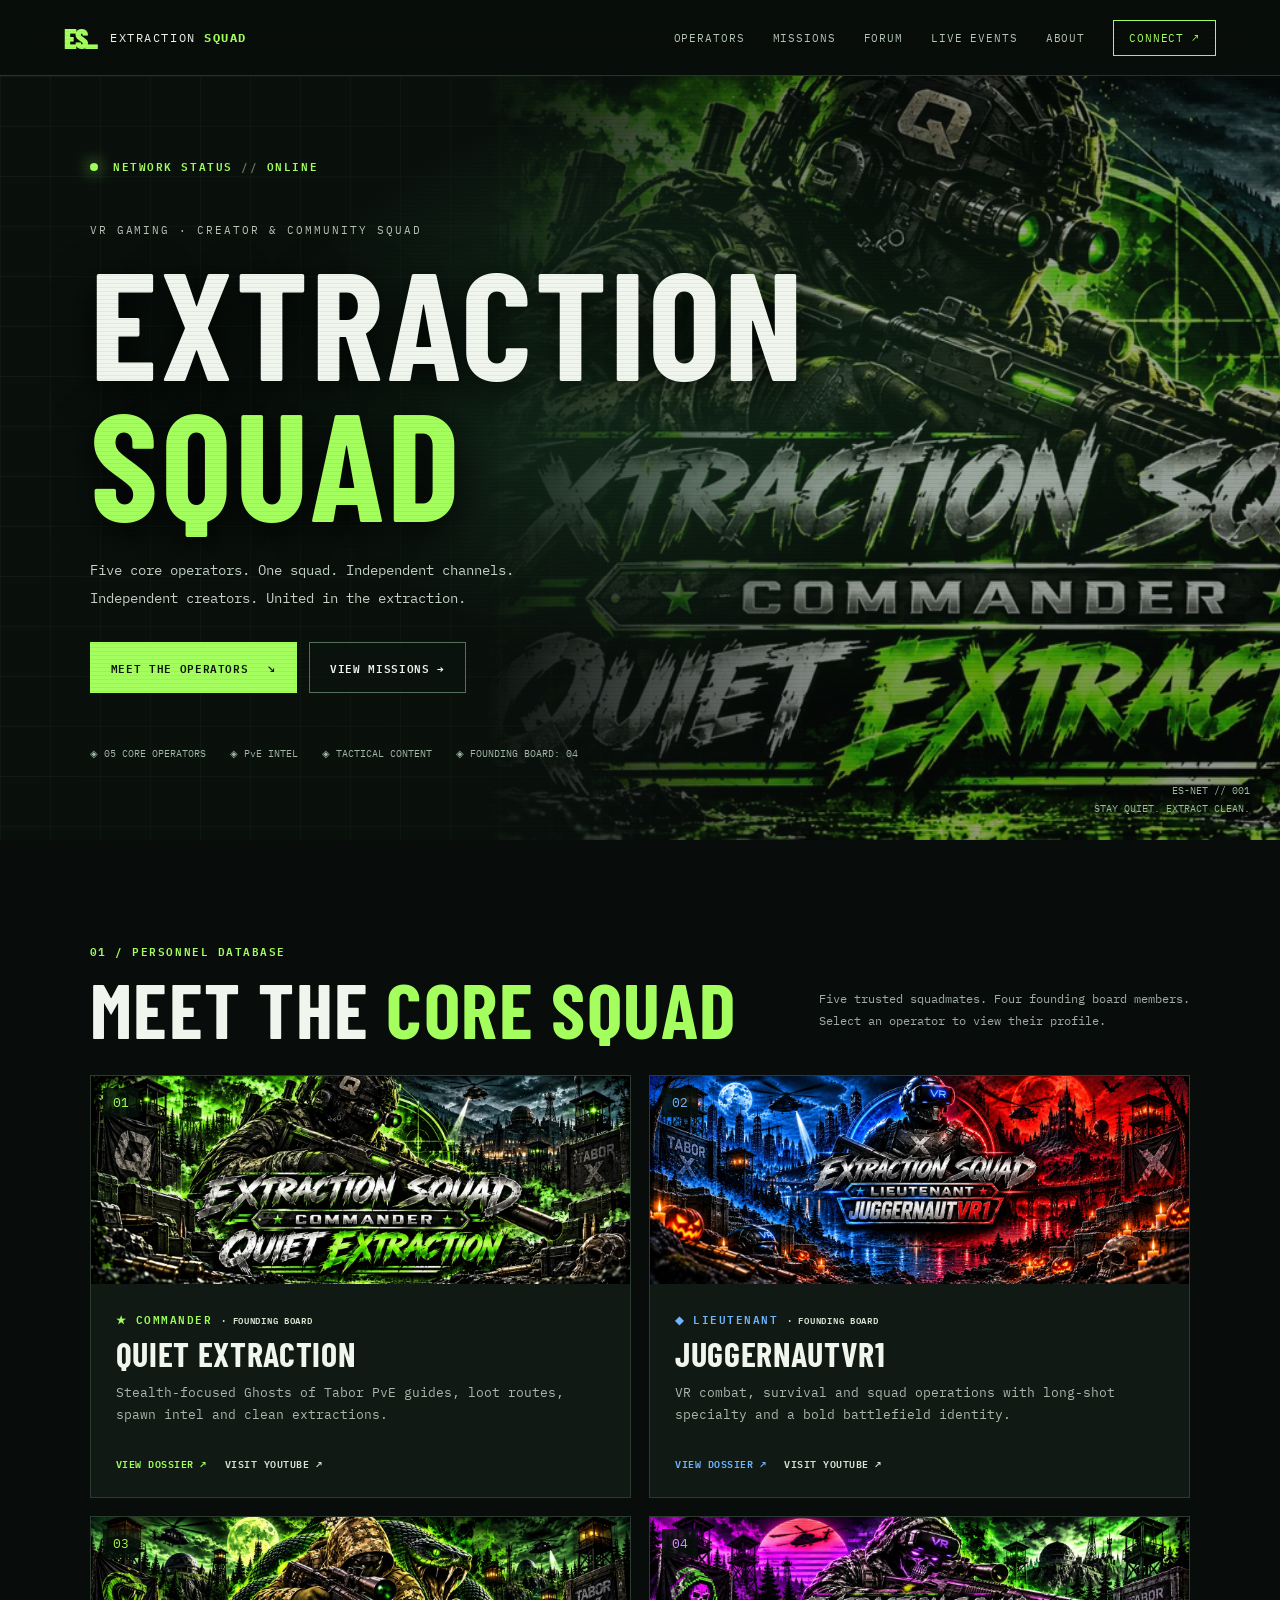
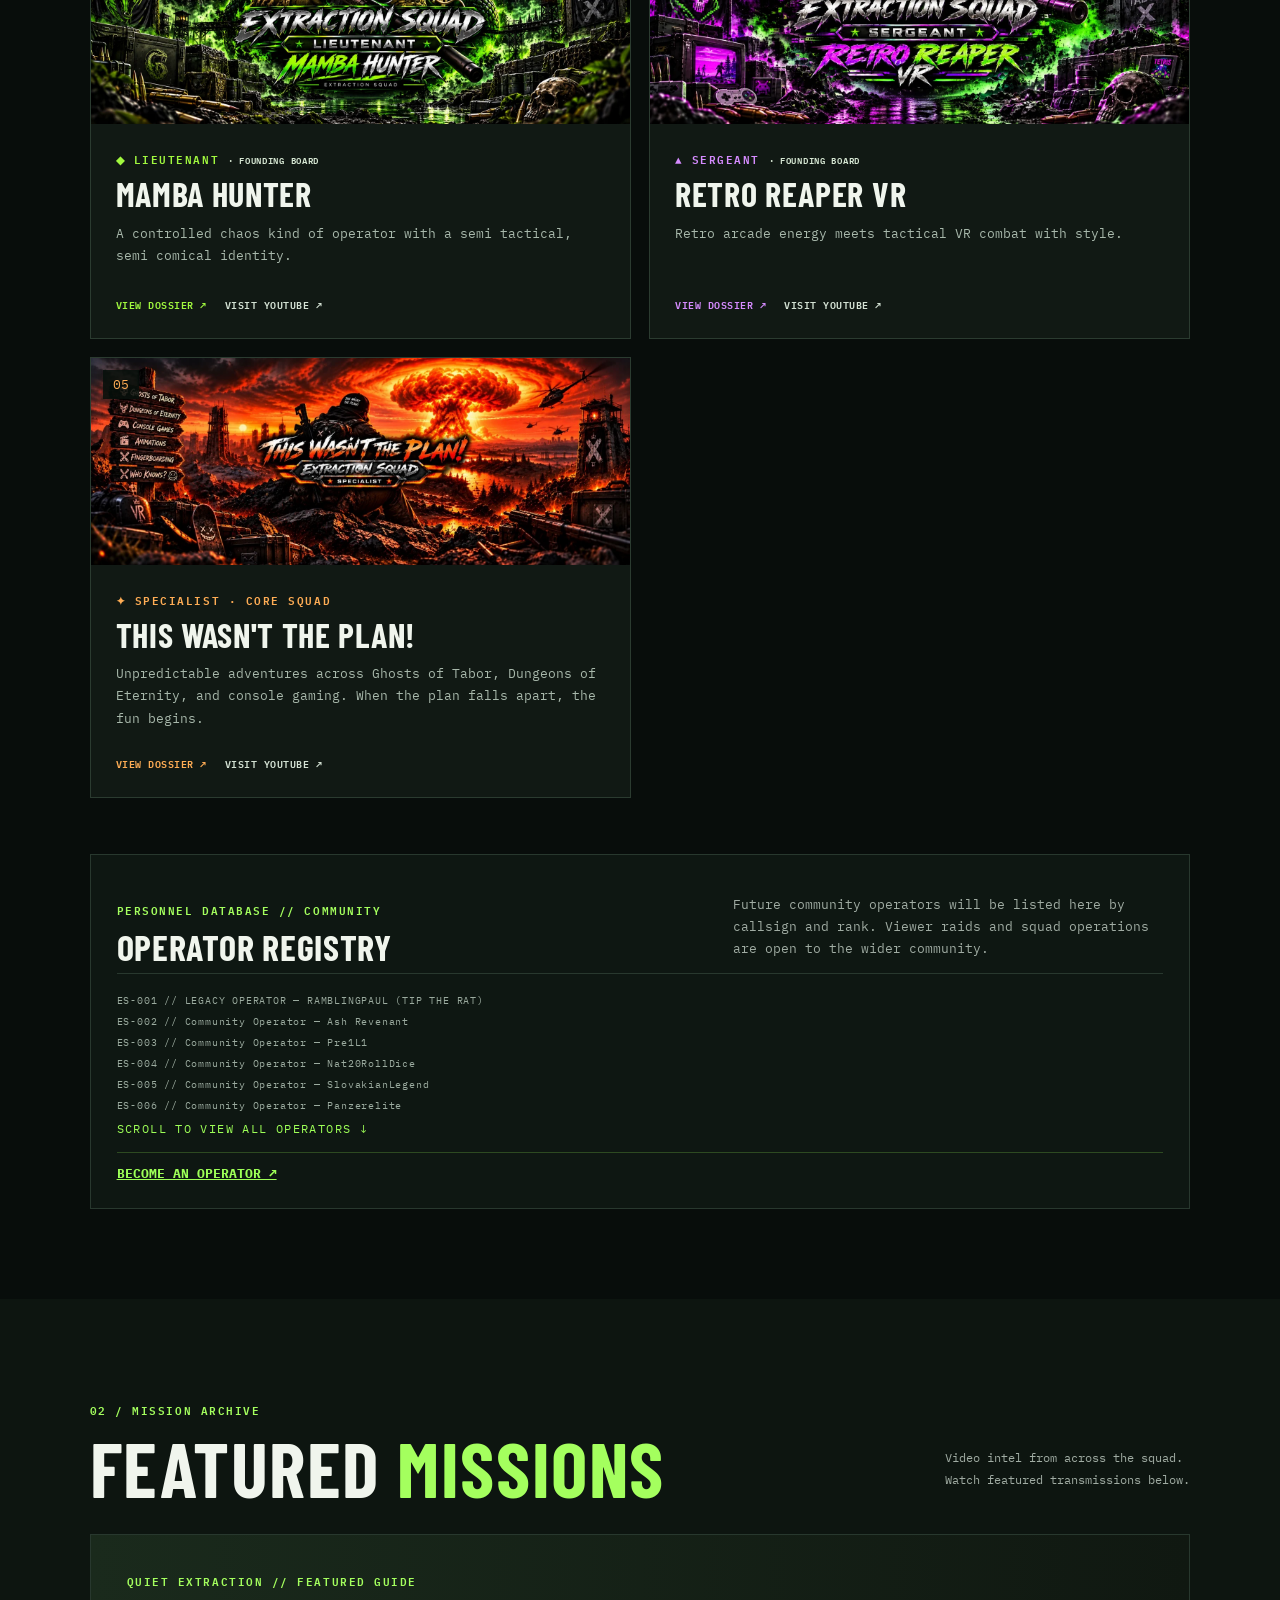
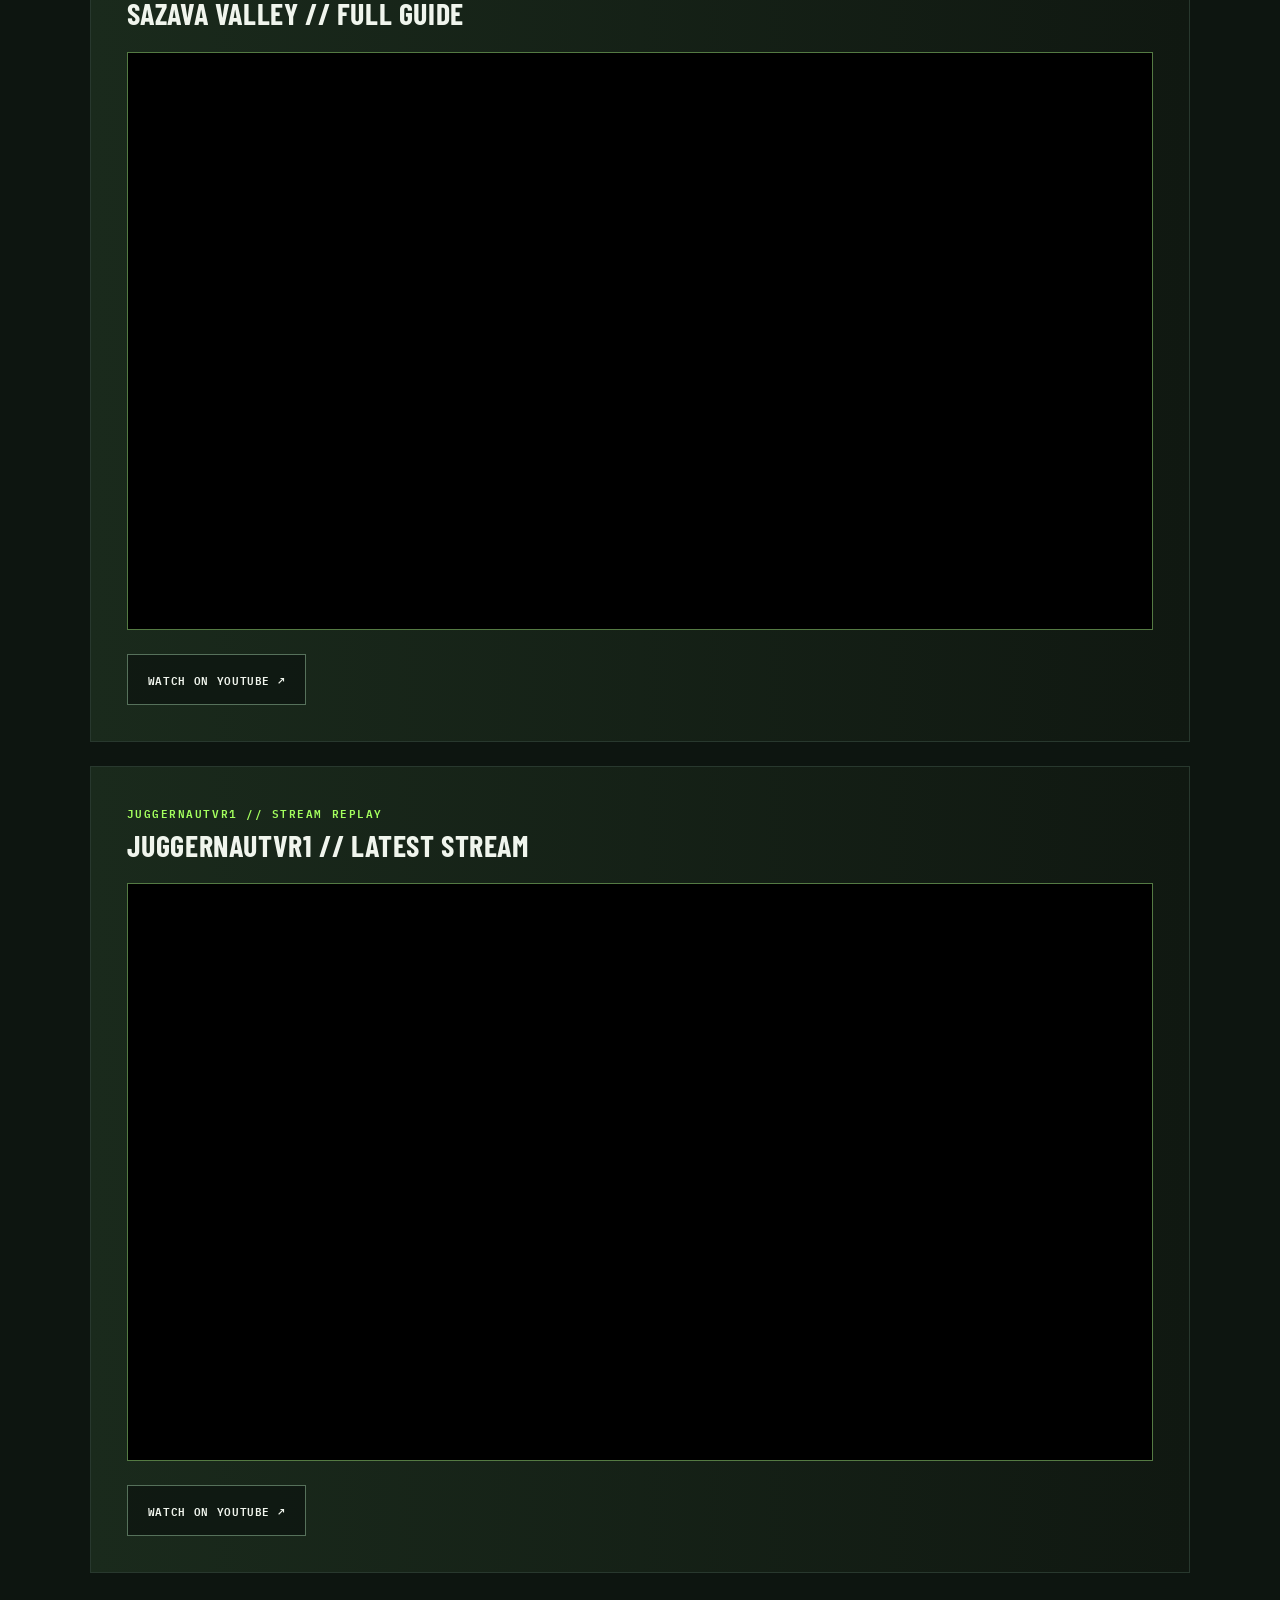
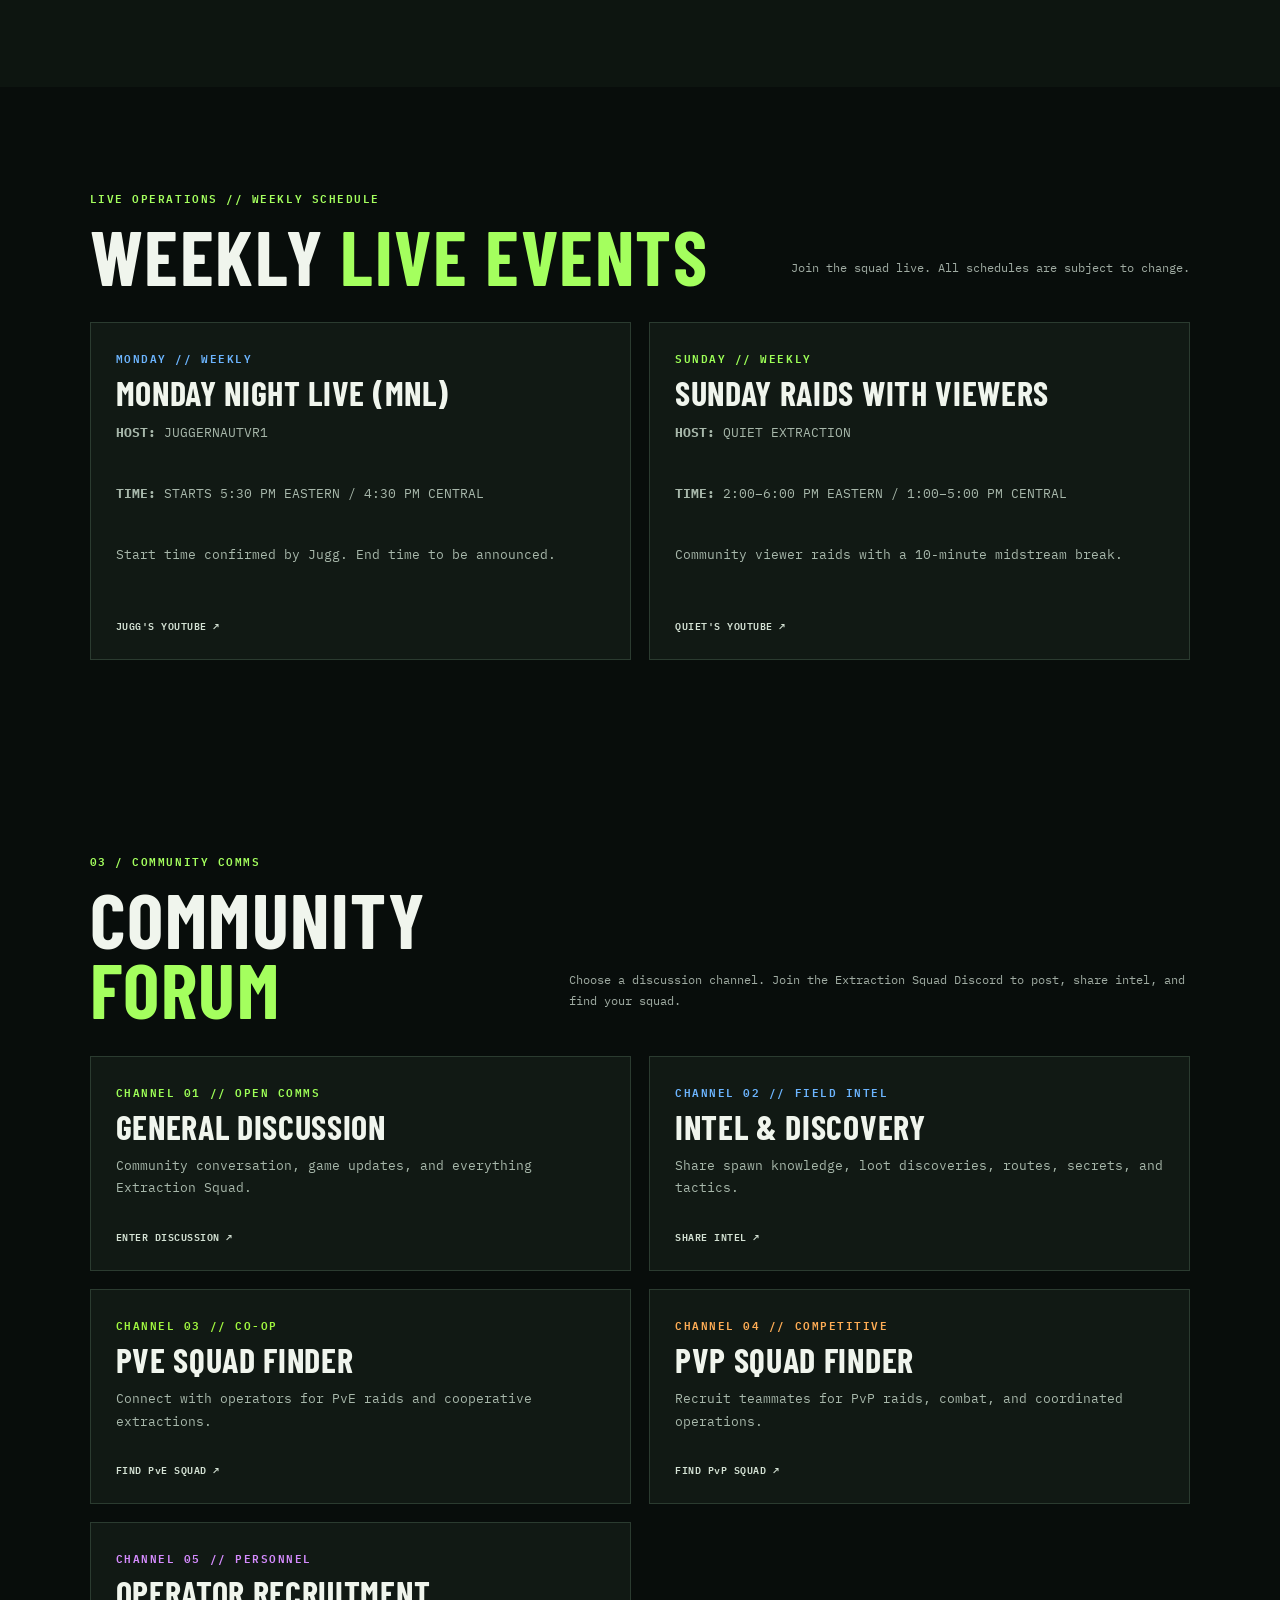
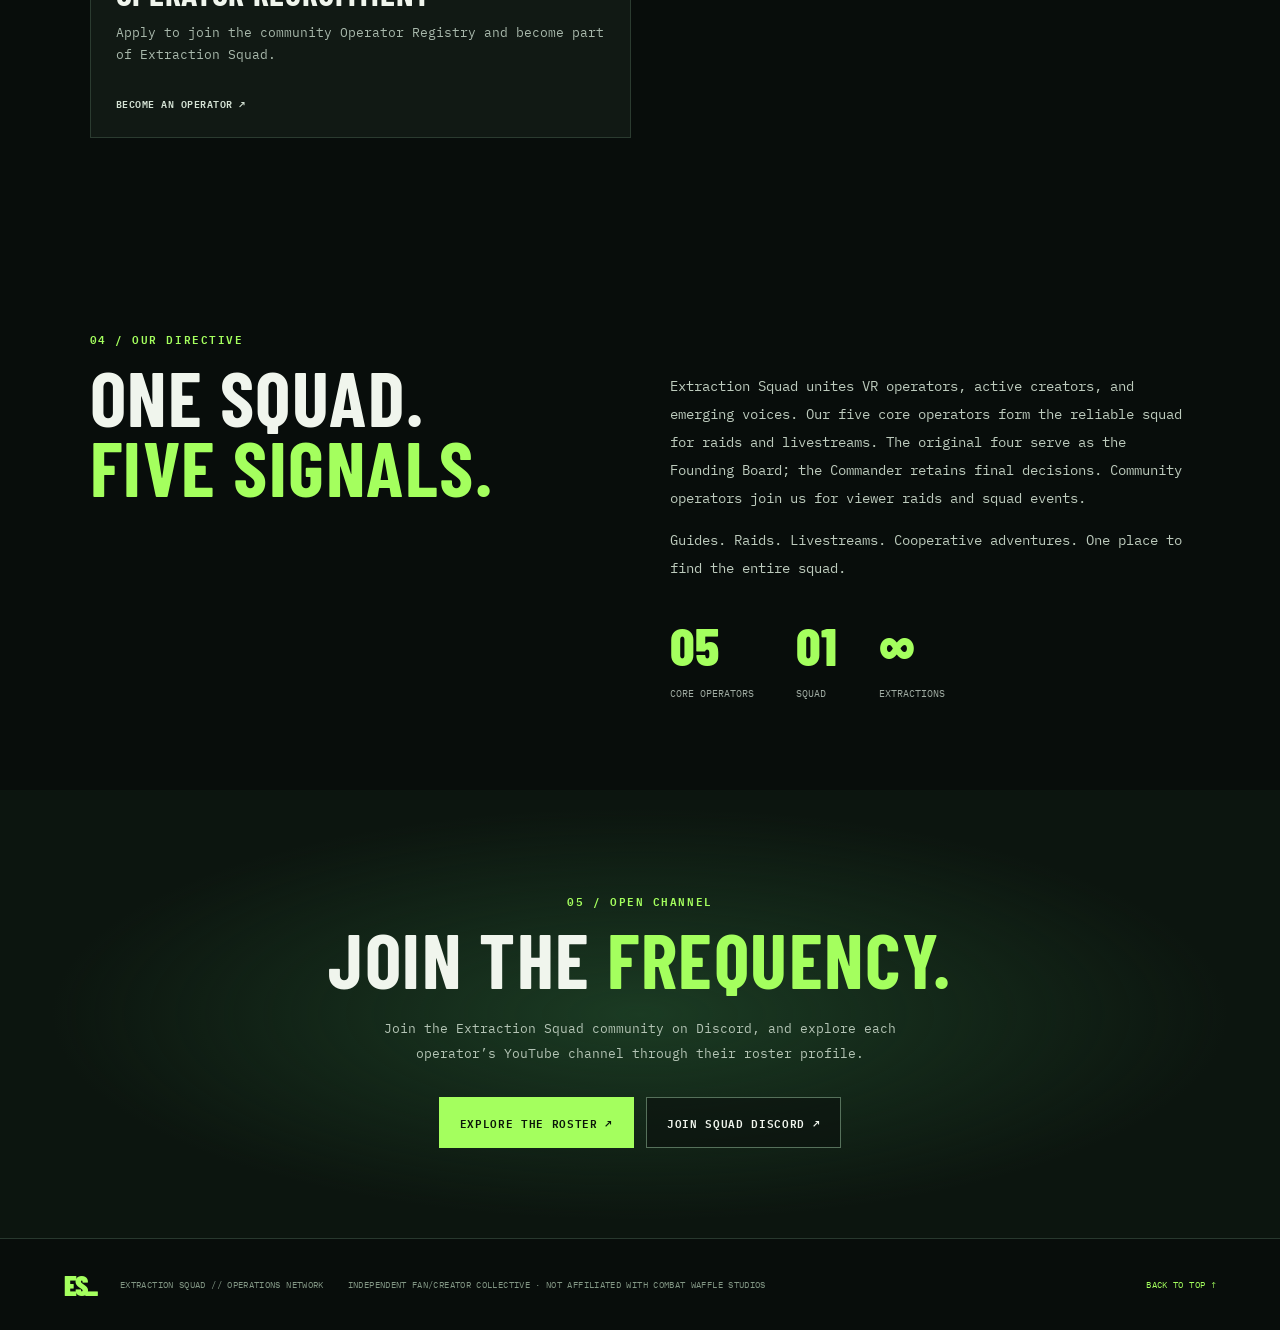
==== commit ae849dff: "Add files via upload" ====
--- a/index.html
+++ b/index.html
@@ -1,5 +1,12 @@
 <!doctype html>
-<html lang="en"><head><meta charset="utf-8"><meta name="viewport" content="width=device-width,initial-scale=1"><meta name="theme-color" content="#08100c"><meta name="description" content="Extraction Squad — a Ghosts of Tabor PvE creator collective. Meet the operators, explore their videos, and connect with the squad."><title>EXTRACTION SQUAD // Operations Network</title><link rel="stylesheet" href="styles.css?v=5core1"></head>
+<html lang="en"><head><meta charset="utf-8"><meta name="viewport" content="width=device-width,initial-scale=1"><meta name="theme-color" content="#08100c"><meta name="description" content="Extraction Squad — a Ghosts of Tabor PvE creator collective. Meet the operators, explore their videos, and connect with the squad."><title>EXTRACTION SQUAD // Operations Network</title><link rel="stylesheet" href="styles.css?v=5core1"><style>
+/* Scrollable community operator registry: keep recruitment outside the scroll area. */
+.registry-scroll{max-height:17.5rem;overflow-y:auto;overscroll-behavior:contain;scrollbar-width:thin;scrollbar-color:#9dff57 #142119;padding-right:.65rem;display:flex;flex-direction:column;gap:.5rem}
+.registry-scroll::-webkit-scrollbar{width:7px}.registry-scroll::-webkit-scrollbar-thumb{background:#9dff57;border-radius:6px}.registry-scroll::-webkit-scrollbar-track{background:#142119}
+.registry-recruit{margin-top:1rem;padding-top:.75rem;border-top:1px solid rgba(157,255,87,.22)}
+.registry-scroll-hint{font-size:.72rem;letter-spacing:.12em;color:#9dff57;margin:.55rem 0 0}
+@media(max-width:640px){.registry-scroll{max-height:12rem}}
+</style></head>
 <body><div class="scanlines" aria-hidden="true"></div><header class="topbar"><a class="brand" href="#home"><span class="brand-mark">ES<span class="blink">_</span></span><span>EXTRACTION <strong>SQUAD</strong></span></a><button class="menu-toggle" id="menuToggle" aria-label="Toggle menu" aria-expanded="false">☰</button><nav id="nav"><a href="#operators">OPERATORS</a><a href="#missions">MISSIONS</a><a href="#forum">FORUM</a><a href="#live-events">LIVE EVENTS</a><a href="#about">ABOUT</a><a href="#connect" class="nav-cta">CONNECT ↗</a></nav></header>
 <main id="home"><section class="hero"><div class="hero-grid" aria-hidden="true"></div><div class="hero-content"><div class="eyebrow"><span class="live-dot"></span> NETWORK STATUS <span class="dim">//</span> ONLINE</div><p class="kicker">VR GAMING · CREATOR & COMMUNITY SQUAD</p><h1>EXTRACTION<br><em>SQUAD</em></h1><p class="hero-copy">Five core operators. One squad. Independent channels.<br>Independent creators. United in the extraction.</p><div class="hero-actions"><a class="button primary" href="#operators">MEET THE OPERATORS <span>↘</span></a><a class="button ghost" href="#missions">VIEW MISSIONS →</a></div><div class="hero-meta"><span>◈ 05 CORE OPERATORS</span><span>◈ PvE INTEL</span><span>◈ TACTICAL CONTENT</span><span>◈ FOUNDING BOARD: 04</span></div></div><div class="hero-art" aria-hidden="true"><img src="assets/quiet.webp" alt=""></div><div class="hero-coordinate" aria-hidden="true">ES-NET // 001<br>STAY QUIET. EXTRACT CLEAN.</div></section>
 <section class="section operators" id="operators"><div class="section-head"><div><p class="section-id">01 / PERSONNEL DATABASE</p><h2>MEET THE <span>CORE SQUAD</span></h2></div><p>Five trusted squadmates. Four founding board members.<br>Select an operator to view their profile.</p></div><div class="operator-grid">
@@ -8,9 +15,9 @@
 <article class="operator-card" style="--accent:#a1f83f"><div class="card-image"><img src="assets/mamba.webp" alt="Mamba Hunter hooded sniper and giant green mamba banner" loading="lazy"><span class="card-no">03</span></div><div class="card-body"><div class="rank">◆ LIEUTENANT <span class="founder-tag">· FOUNDING BOARD</span></div><h3>MAMBA HUNTER</h3><p>A controlled chaos kind of operator with a semi tactical, semi comical identity.</p><div class="card-actions"><button data-operator="mamba" class="profile-btn">VIEW DOSSIER ↗</button><a href="https://www.youtube.com/@mambahunter" target="_blank" rel="noopener noreferrer">VISIT YOUTUBE ↗</a></div></div></article>
 <article class="operator-card" style="--accent:#d68cff"><div class="card-image"><img src="assets/retro.webp" alt="Retro Reaper VR skull masked soldier neon purple and green banner" loading="lazy"><span class="card-no">04</span></div><div class="card-body"><div class="rank">▲ SERGEANT <span class="founder-tag">· FOUNDING BOARD</span></div><h3>RETRO REAPER VR</h3><p>Retro arcade energy meets tactical VR combat with style.</p><div class="card-actions"><button data-operator="retro" class="profile-btn">VIEW DOSSIER ↗</button><a href="https://www.youtube.com/@retroreapervr" target="_blank" rel="noopener noreferrer">VISIT YOUTUBE ↗</a></div></div></article>
 <article class="operator-card" style="--accent:#ffad55"><div class="card-image"><img src="assets/chris.webp" alt="This Wasn't The Plan post-apocalyptic survivor banner" loading="lazy"><span class="card-no">05</span></div><div class="card-body"><div class="rank">✦ SPECIALIST · CORE SQUAD</div><h3>THIS WASN'T THE PLAN!</h3><p>Unpredictable adventures across Ghosts of Tabor, Dungeons of Eternity, and console gaming. When the plan falls apart, the fun begins.</p><div class="card-actions"><button data-operator="chris" class="profile-btn">VIEW DOSSIER ↗</button><a href="https://www.youtube.com/@thiswasnttheplanyt" target="_blank" rel="noopener noreferrer">VISIT YOUTUBE ↗</a></div></div></article></div>
-<div class="registry"><div class="registry-header"><div><p class="section-id">PERSONNEL DATABASE // COMMUNITY</p><h3>OPERATOR REGISTRY</h3></div><p>Future community operators will be listed here by callsign and rank. Viewer raids and squad operations are open to the wider community.</p></div><div class="registry-empty"><span>ES-001 // LEGACY OPERATOR — RAMBLINGPAUL (TIP THE RAT)</span><span>ES-002 // Community Operator — Ash Revenant</span><span>ES-003 // Community Operator — Pre1L1</span>
+<div class="registry"><div class="registry-header"><div><p class="section-id">PERSONNEL DATABASE // COMMUNITY</p><h3>OPERATOR REGISTRY</h3></div><p>Future community operators will be listed here by callsign and rank. Viewer raids and squad operations are open to the wider community.</p></div><div class="registry-empty registry-scroll" role="region" aria-label="Community operator registry" tabindex="0"><span>ES-001 // LEGACY OPERATOR — RAMBLINGPAUL (TIP THE RAT)</span><span>ES-002 // Community Operator — Ash Revenant</span><span>ES-003 // Community Operator — Pre1L1</span>
 <span>ES-004 // Community Operator — Nat20RollDice</span>
-<span>ES-005 // Community Operator — SlovakianLegend</span><a href="https://discord.gg/aPwzN6qbAu" target="_blank" rel="noopener noreferrer" style="color:#9dff57;font-weight:700;text-decoration:underline">BECOME AN OPERATOR ↗</a></div></div></section>
+<span>ES-005 // Community Operator — SlovakianLegend</span><span>ES-006 // Community Operator — Panzerelite</span></div><p class="registry-scroll-hint">SCROLL TO VIEW ALL OPERATORS ↓</p><div class="registry-recruit"><a href="https://discord.gg/aPwzN6qbAu" target="_blank" rel="noopener noreferrer" style="color:#9dff57;font-weight:700;text-decoration:underline">BECOME AN OPERATOR ↗</a></div></div></section>
 <section class="section missions" id="missions"><div class="section-head"><div><p class="section-id">02 / MISSION ARCHIVE</p><h2>FEATURED <span>MISSIONS</span></h2></div><p>Video intel from across the squad.<br>Watch featured transmissions below.</p></div><article class="mission-panel" style="display:block;margin-bottom:1.5rem"><div><span class="rank">QUIET EXTRACTION // FEATURED GUIDE</span><h3>SAZAVA VALLEY // FULL GUIDE</h3></div><div style="position:relative;width:100%;aspect-ratio:16/9;margin:1.5rem 0;overflow:hidden;background:#000;border:1px solid #547a43"><iframe src="https://www.youtube-nocookie.com/embed/pSVqwgjNrhk" title="SAZAVA VALLEY // FULL GUIDE" loading="lazy" allow="accelerometer; autoplay; clipboard-write; encrypted-media; gyroscope; picture-in-picture; web-share" referrerpolicy="strict-origin-when-cross-origin" allowfullscreen style="position:absolute;inset:0;width:100%;height:100%;border:0"></iframe></div><a class="button ghost" href="https://youtu.be/pSVqwgjNrhk" target="_blank" rel="noopener noreferrer">WATCH ON YOUTUBE ↗</a></article><article class="mission-panel" style="display:block;margin-bottom:1.5rem"><div><span class="rank">JUGGERNAUTVR1 // STREAM REPLAY</span><h3>JUGGERNAUTVR1 // LATEST STREAM</h3></div><div style="position:relative;width:100%;aspect-ratio:16/9;margin:1.5rem 0;overflow:hidden;background:#000;border:1px solid #547a43"><iframe src="https://www.youtube-nocookie.com/embed/xQBRxvEbvsw" title="JUGGERNAUTVR1 // LATEST STREAM" loading="lazy" allow="accelerometer; autoplay; clipboard-write; encrypted-media; gyroscope; picture-in-picture; web-share" referrerpolicy="strict-origin-when-cross-origin" allowfullscreen style="position:absolute;inset:0;width:100%;height:100%;border:0"></iframe></div><a class="button ghost" href="https://www.youtube.com/live/xQBRxvEbvsw" target="_blank" rel="noopener noreferrer">WATCH ON YOUTUBE ↗</a></article></section>
 <section class="section" id="live-events" aria-labelledby="live-events-title"><div class="section-head"><div><p class="section-id">LIVE OPERATIONS // WEEKLY SCHEDULE</p><h2 id="live-events-title">WEEKLY <span>LIVE EVENTS</span></h2></div><p>Join the squad live. All schedules are subject to change.</p></div><div class="operator-grid">
 <article class="operator-card" style="--accent:#6cb5ff"><div class="card-body"><div class="rank">MONDAY // WEEKLY</div><h3>MONDAY NIGHT LIVE (MNL)</h3><p><strong>HOST:</strong> JUGGERNAUTVR1</p><p><strong>TIME:</strong> STARTS 5:30 PM EASTERN / 4:30 PM CENTRAL</p><p>Start time confirmed by Jugg. End time to be announced.</p><div class="card-actions"><a class="profile-btn" href="https://www.youtube.com/@juggernautvr1" target="_blank" rel="noopener noreferrer">JUGG'S YOUTUBE ↗</a></div></div></article>
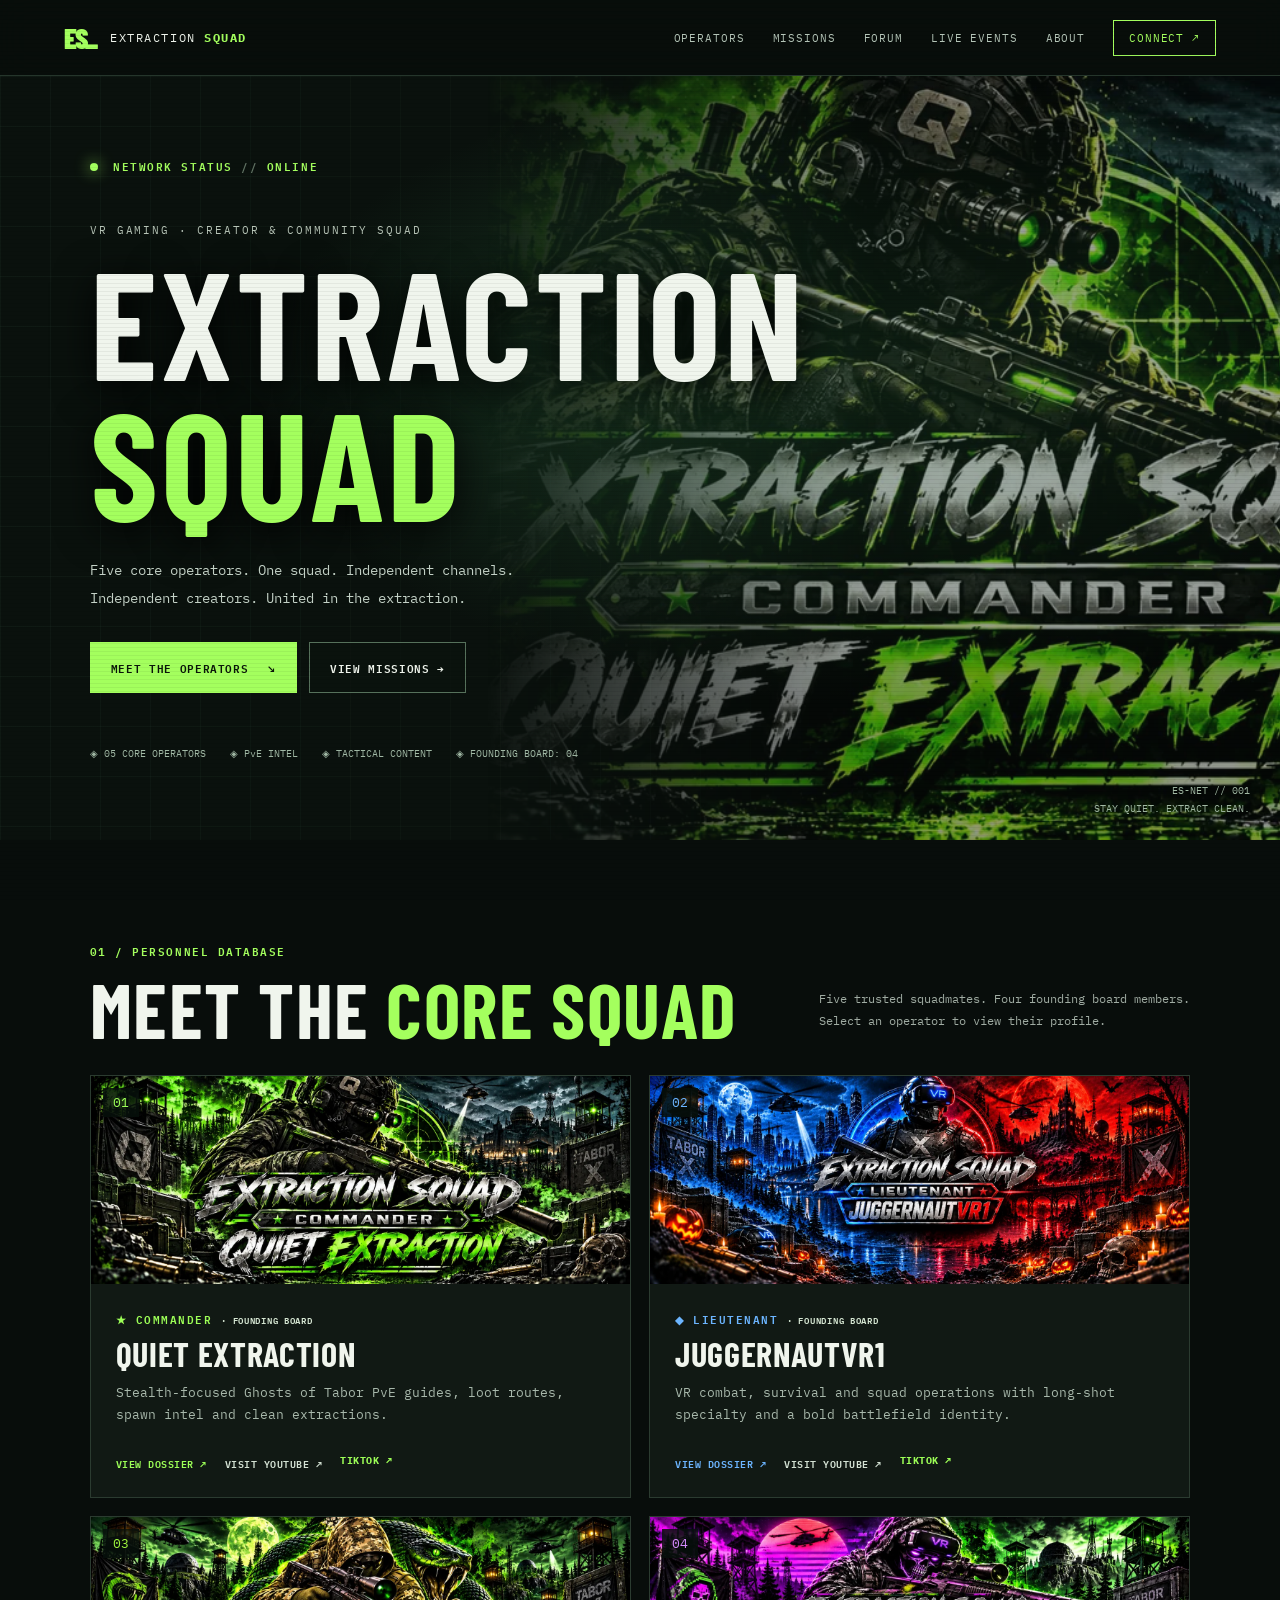
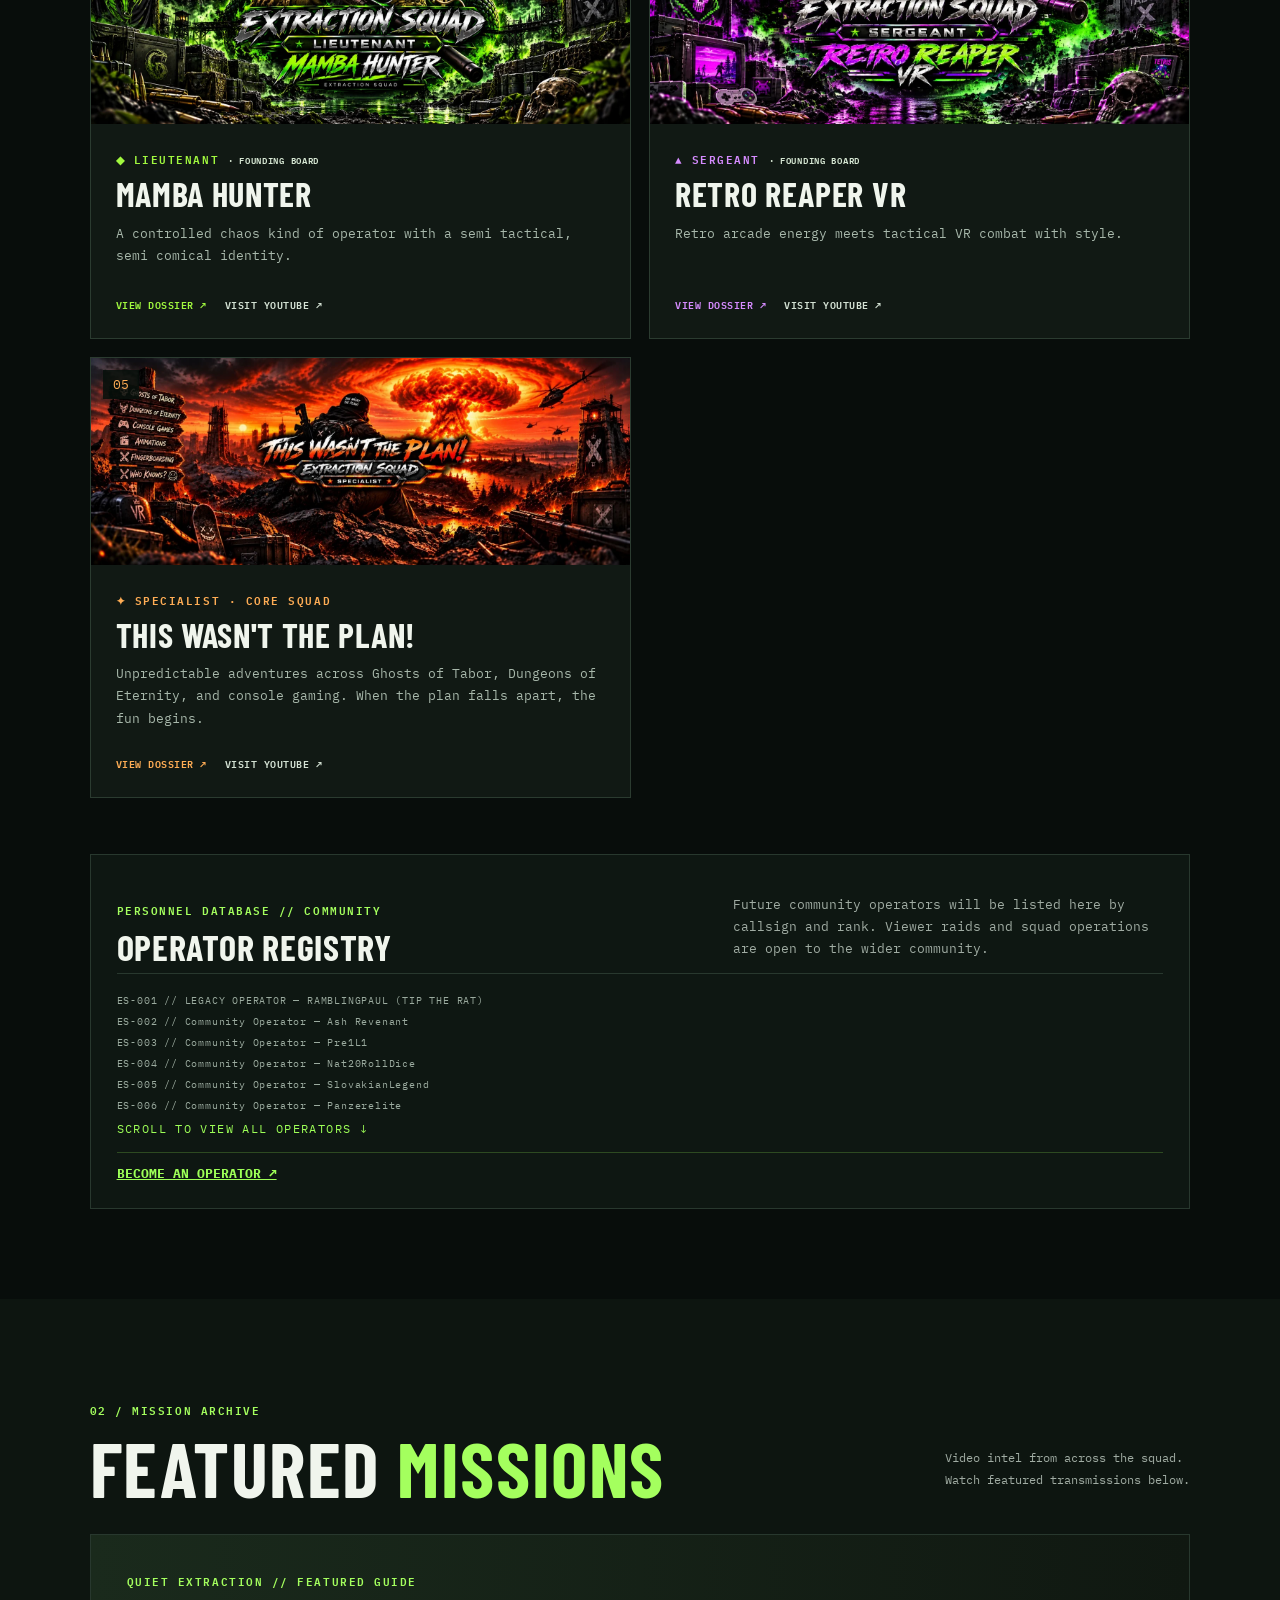
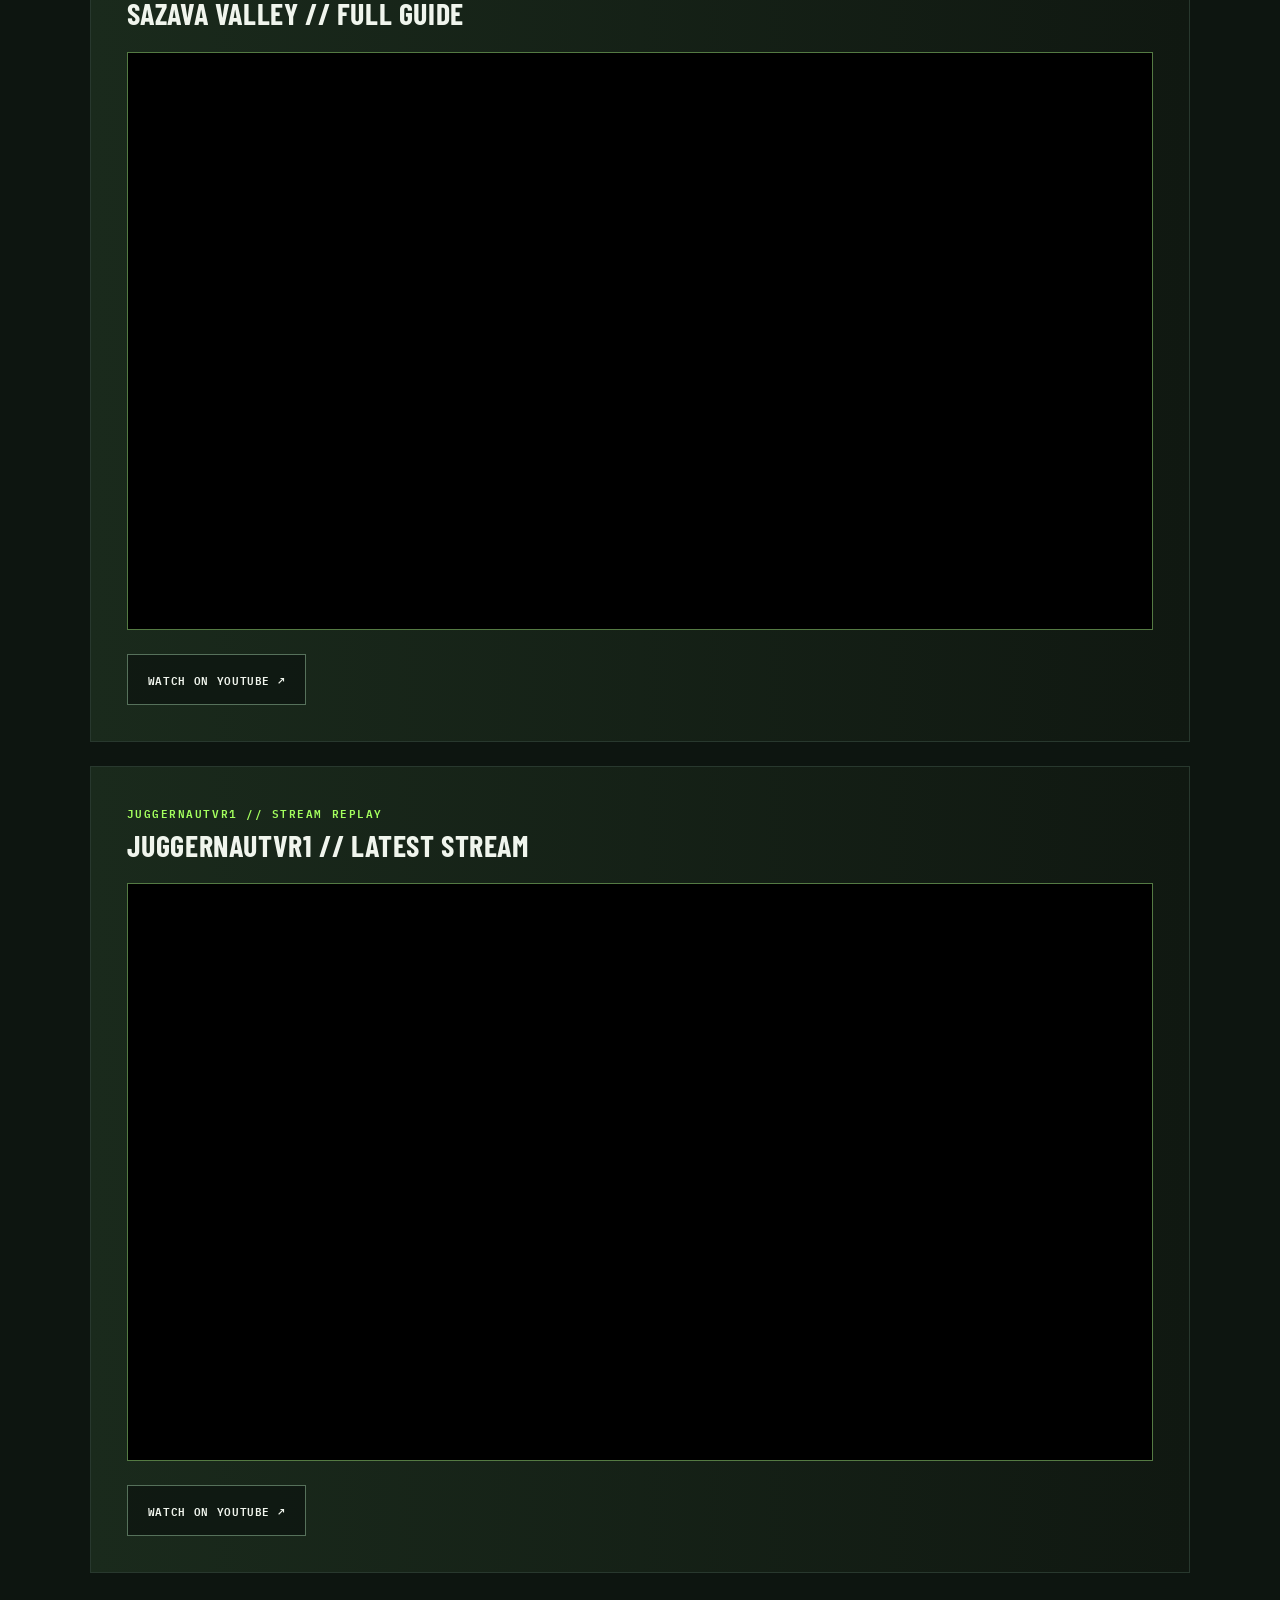
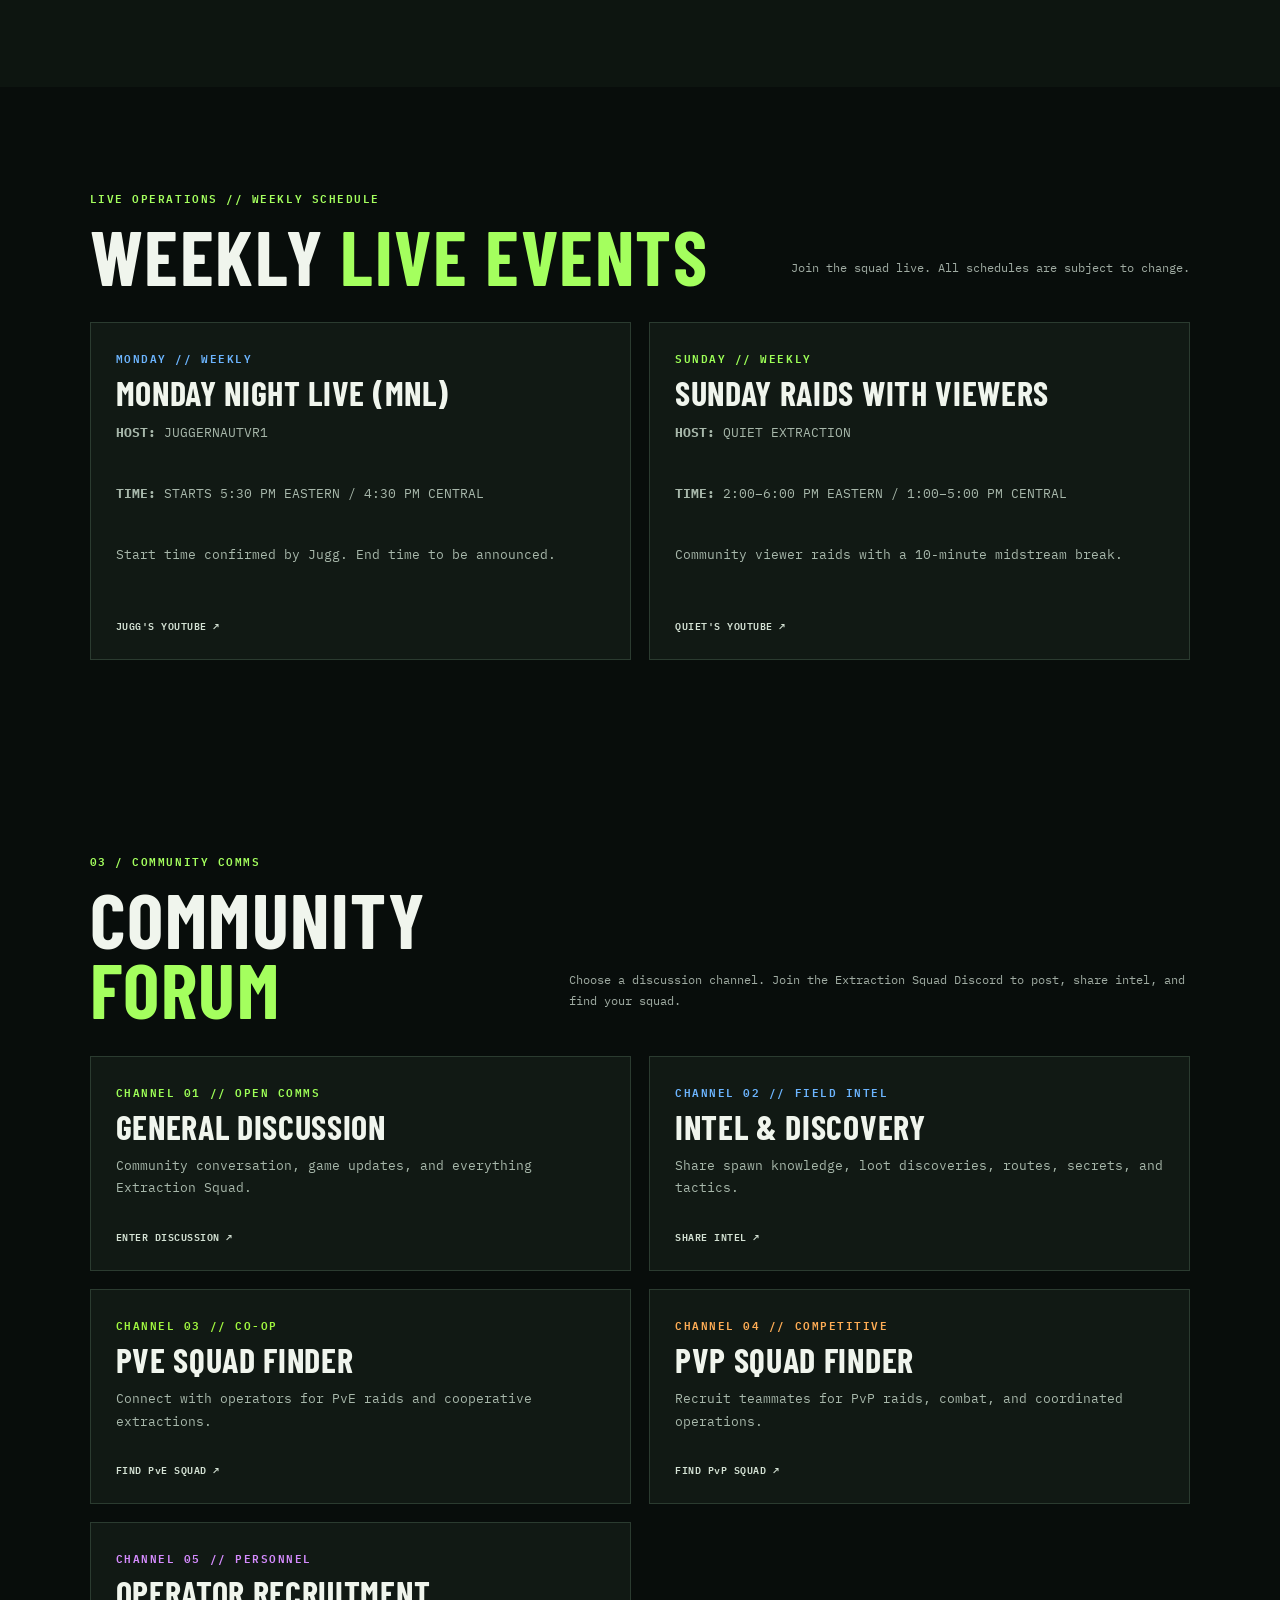
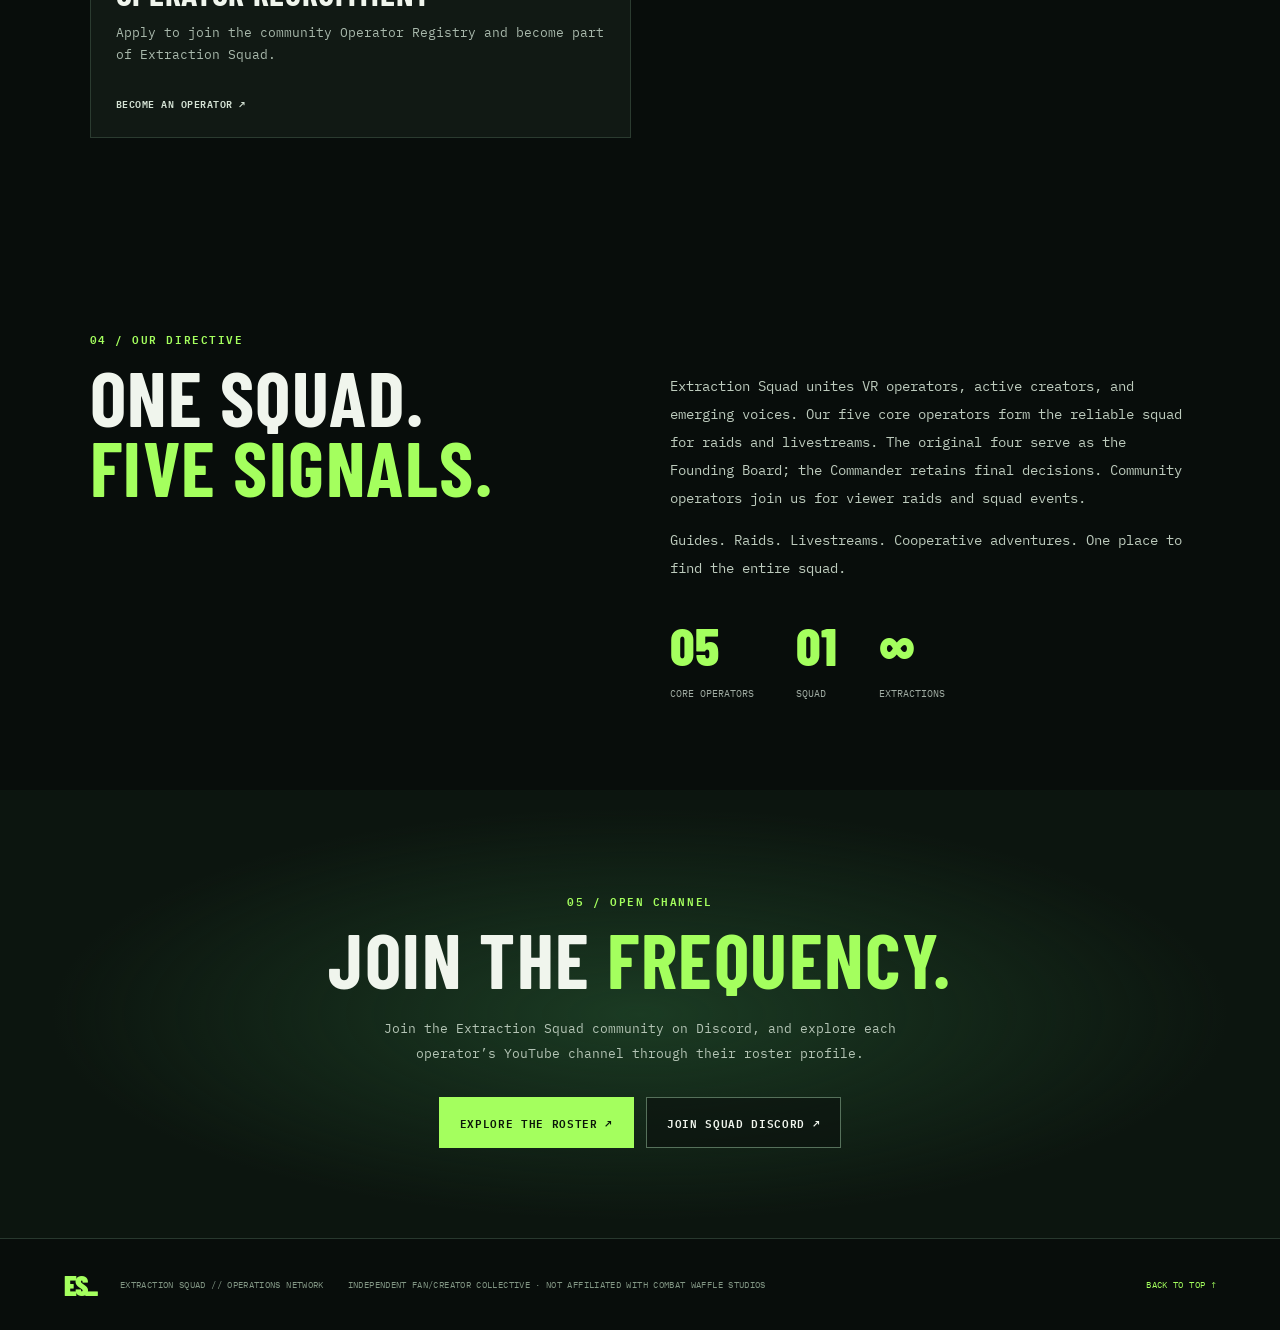
==== commit a7530038: "Add files via upload" ====
--- a/index.html
+++ b/index.html
@@ -1,5 +1,5 @@
 <!doctype html>
-<html lang="en"><head><meta charset="utf-8"><meta name="viewport" content="width=device-width,initial-scale=1"><meta name="theme-color" content="#08100c"><meta name="description" content="Extraction Squad — a Ghosts of Tabor PvE creator collective. Meet the operators, explore their videos, and connect with the squad."><title>EXTRACTION SQUAD // Operations Network</title><link rel="stylesheet" href="styles.css?v=5core1"><style>
+<html lang="en"><head><meta charset="utf-8"><meta name="viewport" content="width=device-width,initial-scale=1"><meta name="theme-color" content="#08100c"><meta name="description" content="Extraction Squad — a Ghosts of Tabor PvE creator collective. Meet the operators, explore their videos, and connect with the squad."><title>EXTRACTION SQUAD // Operations Network</title><link rel="stylesheet" href="styles.css?v=6social"><style>
 /* Scrollable community operator registry: keep recruitment outside the scroll area. */
 .registry-scroll{max-height:17.5rem;overflow-y:auto;overscroll-behavior:contain;scrollbar-width:thin;scrollbar-color:#9dff57 #142119;padding-right:.65rem;display:flex;flex-direction:column;gap:.5rem}
 .registry-scroll::-webkit-scrollbar{width:7px}.registry-scroll::-webkit-scrollbar-thumb{background:#9dff57;border-radius:6px}.registry-scroll::-webkit-scrollbar-track{background:#142119}
@@ -10,8 +10,8 @@
 <body><div class="scanlines" aria-hidden="true"></div><header class="topbar"><a class="brand" href="#home"><span class="brand-mark">ES<span class="blink">_</span></span><span>EXTRACTION <strong>SQUAD</strong></span></a><button class="menu-toggle" id="menuToggle" aria-label="Toggle menu" aria-expanded="false">☰</button><nav id="nav"><a href="#operators">OPERATORS</a><a href="#missions">MISSIONS</a><a href="#forum">FORUM</a><a href="#live-events">LIVE EVENTS</a><a href="#about">ABOUT</a><a href="#connect" class="nav-cta">CONNECT ↗</a></nav></header>
 <main id="home"><section class="hero"><div class="hero-grid" aria-hidden="true"></div><div class="hero-content"><div class="eyebrow"><span class="live-dot"></span> NETWORK STATUS <span class="dim">//</span> ONLINE</div><p class="kicker">VR GAMING · CREATOR & COMMUNITY SQUAD</p><h1>EXTRACTION<br><em>SQUAD</em></h1><p class="hero-copy">Five core operators. One squad. Independent channels.<br>Independent creators. United in the extraction.</p><div class="hero-actions"><a class="button primary" href="#operators">MEET THE OPERATORS <span>↘</span></a><a class="button ghost" href="#missions">VIEW MISSIONS →</a></div><div class="hero-meta"><span>◈ 05 CORE OPERATORS</span><span>◈ PvE INTEL</span><span>◈ TACTICAL CONTENT</span><span>◈ FOUNDING BOARD: 04</span></div></div><div class="hero-art" aria-hidden="true"><img src="assets/quiet.webp" alt=""></div><div class="hero-coordinate" aria-hidden="true">ES-NET // 001<br>STAY QUIET. EXTRACT CLEAN.</div></section>
 <section class="section operators" id="operators"><div class="section-head"><div><p class="section-id">01 / PERSONNEL DATABASE</p><h2>MEET THE <span>CORE SQUAD</span></h2></div><p>Five trusted squadmates. Four founding board members.<br>Select an operator to view their profile.</p></div><div class="operator-grid">
-<article class="operator-card" style="--accent:#9dff57"><div class="card-image"><img src="assets/quiet.webp" alt="Quiet Extraction armored operator banner" loading="lazy"><span class="card-no">01</span></div><div class="card-body"><div class="rank">★ COMMANDER <span class="founder-tag">· FOUNDING BOARD</span></div><h3>QUIET EXTRACTION</h3><p>Stealth-focused Ghosts of Tabor PvE guides, loot routes, spawn intel and clean extractions.</p><div class="card-actions"><button data-operator="quiet" class="profile-btn">VIEW DOSSIER ↗</button><a href="https://www.youtube.com/@quietextraction" target="_blank" rel="noopener noreferrer">VISIT YOUTUBE ↗</a></div></div></article>
-<article class="operator-card" style="--accent:#6cb5ff"><div class="card-image"><img src="assets/jugg.webp" alt="JuggernautVR1 blue and red armored VR soldier banner" loading="lazy"><span class="card-no">02</span></div><div class="card-body"><div class="rank">◆ LIEUTENANT <span class="founder-tag">· FOUNDING BOARD</span></div><h3>JUGGERNAUTVR1</h3><p>VR combat, survival and squad operations with long-shot specialty and a bold battlefield identity.</p><div class="card-actions"><button data-operator="jugg" class="profile-btn">VIEW DOSSIER ↗</button><a href="https://www.youtube.com/@juggernautvr1" target="_blank" rel="noopener noreferrer">VISIT YOUTUBE ↗</a></div></div></article>
+<article class="operator-card" style="--accent:#9dff57"><div class="card-image"><img src="assets/quiet.webp" alt="Quiet Extraction armored operator banner" loading="lazy"><span class="card-no">01</span></div><div class="card-body"><div class="rank">★ COMMANDER <span class="founder-tag">· FOUNDING BOARD</span></div><h3>QUIET EXTRACTION</h3><p>Stealth-focused Ghosts of Tabor PvE guides, loot routes, spawn intel and clean extractions.</p><div class="card-actions"><button data-operator="quiet" class="profile-btn">VIEW DOSSIER ↗</button><a href="https://www.youtube.com/@quietextraction" target="_blank" rel="noopener noreferrer">VISIT YOUTUBE ↗</a><a class="tiktok-link" href="https://www.tiktok.com/@quietextraction" target="_blank" rel="noopener noreferrer" aria-label="Visit quiet on TikTok">TIKTOK ↗</a></div></div></article>
+<article class="operator-card" style="--accent:#6cb5ff"><div class="card-image"><img src="assets/jugg.webp" alt="JuggernautVR1 blue and red armored VR soldier banner" loading="lazy"><span class="card-no">02</span></div><div class="card-body"><div class="rank">◆ LIEUTENANT <span class="founder-tag">· FOUNDING BOARD</span></div><h3>JUGGERNAUTVR1</h3><p>VR combat, survival and squad operations with long-shot specialty and a bold battlefield identity.</p><div class="card-actions"><button data-operator="jugg" class="profile-btn">VIEW DOSSIER ↗</button><a href="https://www.youtube.com/@juggernautvr1" target="_blank" rel="noopener noreferrer">VISIT YOUTUBE ↗</a><a class="tiktok-link" href="https://www.tiktok.com/@juggernaut2300" target="_blank" rel="noopener noreferrer" aria-label="Visit jugg on TikTok">TIKTOK ↗</a></div></div></article>
 <article class="operator-card" style="--accent:#a1f83f"><div class="card-image"><img src="assets/mamba.webp" alt="Mamba Hunter hooded sniper and giant green mamba banner" loading="lazy"><span class="card-no">03</span></div><div class="card-body"><div class="rank">◆ LIEUTENANT <span class="founder-tag">· FOUNDING BOARD</span></div><h3>MAMBA HUNTER</h3><p>A controlled chaos kind of operator with a semi tactical, semi comical identity.</p><div class="card-actions"><button data-operator="mamba" class="profile-btn">VIEW DOSSIER ↗</button><a href="https://www.youtube.com/@mambahunter" target="_blank" rel="noopener noreferrer">VISIT YOUTUBE ↗</a></div></div></article>
 <article class="operator-card" style="--accent:#d68cff"><div class="card-image"><img src="assets/retro.webp" alt="Retro Reaper VR skull masked soldier neon purple and green banner" loading="lazy"><span class="card-no">04</span></div><div class="card-body"><div class="rank">▲ SERGEANT <span class="founder-tag">· FOUNDING BOARD</span></div><h3>RETRO REAPER VR</h3><p>Retro arcade energy meets tactical VR combat with style.</p><div class="card-actions"><button data-operator="retro" class="profile-btn">VIEW DOSSIER ↗</button><a href="https://www.youtube.com/@retroreapervr" target="_blank" rel="noopener noreferrer">VISIT YOUTUBE ↗</a></div></div></article>
 <article class="operator-card" style="--accent:#ffad55"><div class="card-image"><img src="assets/chris.webp" alt="This Wasn't The Plan post-apocalyptic survivor banner" loading="lazy"><span class="card-no">05</span></div><div class="card-body"><div class="rank">✦ SPECIALIST · CORE SQUAD</div><h3>THIS WASN'T THE PLAN!</h3><p>Unpredictable adventures across Ghosts of Tabor, Dungeons of Eternity, and console gaming. When the plan falls apart, the fun begins.</p><div class="card-actions"><button data-operator="chris" class="profile-btn">VIEW DOSSIER ↗</button><a href="https://www.youtube.com/@thiswasnttheplanyt" target="_blank" rel="noopener noreferrer">VISIT YOUTUBE ↗</a></div></div></article></div>
@@ -33,4 +33,4 @@
 <section class="section about" id="about"><div><p class="section-id">04 / OUR DIRECTIVE</p><h2>ONE SQUAD.<br><span>FIVE SIGNALS.</span></h2></div><div class="about-copy"><p>Extraction Squad unites VR operators, active creators, and emerging voices. Our five core operators form the reliable squad for raids and livestreams. The original four serve as the Founding Board; the Commander retains final decisions. Community operators join us for viewer raids and squad events.</p><p>Guides. Raids. Livestreams. Cooperative adventures. One place to find the entire squad.</p><div class="stats"><div><strong>05</strong><span>CORE OPERATORS</span></div><div><strong>01</strong><span>SQUAD</span></div><div><strong>∞</strong><span>EXTRACTIONS</span></div></div></div></section>
 <section class="section connect" id="connect"><p class="section-id">05 / OPEN CHANNEL</p><h2>JOIN THE <span>FREQUENCY.</span></h2><p>Join the Extraction Squad community on Discord, and explore each operator’s YouTube channel through their roster profile.</p><div class="connect-buttons"><a class="button primary" href="#operators">EXPLORE THE ROSTER ↗</a><a class="button ghost" href="https://discord.gg/KWJtSqCwyj" target="_blank" rel="noopener noreferrer">JOIN SQUAD DISCORD ↗</a></div></section></main>
 <footer><div class="brand-mark">ES_</div><span>EXTRACTION SQUAD // OPERATIONS NETWORK</span><span>INDEPENDENT FAN/CREATOR COLLECTIVE · NOT AFFILIATED WITH COMBAT WAFFLE STUDIOS</span><a href="#home">BACK TO TOP ↑</a></footer>
-<dialog id="profileDialog"><button class="close-dialog" aria-label="Close profile">✕</button><img id="dialogImage" src="assets/quiet.webp" alt=""><div class="dialog-content"><p id="dialogRank" class="rank"></p><h2 id="dialogName"></h2><p id="dialogBio"></p><p class="small-note"><a id="dialogYoutube" href="https://www.youtube.com/@quietextraction" target="_blank" rel="noopener noreferrer">VISIT YOUTUBE ↗</a> · <a href="https://discord.gg/KWJtSqCwyj" target="_blank" rel="noopener noreferrer">SQUAD DISCORD ↗</a></p><button class="button primary close-bottom">RETURN TO ROSTER</button></div></dialog><script src="script.js?v=5core1"></script></body></html>
+<dialog id="profileDialog"><button class="close-dialog" aria-label="Close profile">✕</button><img id="dialogImage" src="assets/quiet.webp" alt=""><div class="dialog-content"><p id="dialogRank" class="rank"></p><h2 id="dialogName"></h2><p id="dialogBio"></p><p class="small-note"><a id="dialogYoutube" href="https://www.youtube.com/@quietextraction" target="_blank" rel="noopener noreferrer">VISIT YOUTUBE ↗</a> <a id="dialogTikTok" class="dialog-tiktok" href="https://www.tiktok.com/@quietextraction" target="_blank" rel="noopener noreferrer" hidden>VISIT TIKTOK ↗</a> · <a href="https://discord.gg/KWJtSqCwyj" target="_blank" rel="noopener noreferrer">SQUAD DISCORD ↗</a></p><button class="button primary close-bottom">RETURN TO ROSTER</button></div></dialog><script src="script.js?v=6social"></script></body></html>
--- a/styles.css
+++ b/styles.css
@@ -10,3 +10,9 @@
 .registry-empty{display:flex;justify-content:space-between;gap:12px;flex-wrap:wrap;border-top:1px solid var(--line);padding-top:20px;color:#9bab9f;font-size:10px;letter-spacing:.08em}
 .dialog-content h2{font-size:clamp(28px,7vw,52px);overflow-wrap:anywhere;line-height:1.04}
 @media(max-width:620px){.registry{padding:18px}.registry-header{display:block}.registry-header h3{font-size:32px}}
+
+/* Social links for operator cards and dossiers */
+.card-actions .tiktok-link{color:#9dff57;font-weight:700}
+.dialog-tiktok{margin-left:12px;color:#9dff57}
+.dialog-tiktok[hidden]{display:none!important}
+#dialogBio{white-space:pre-line}
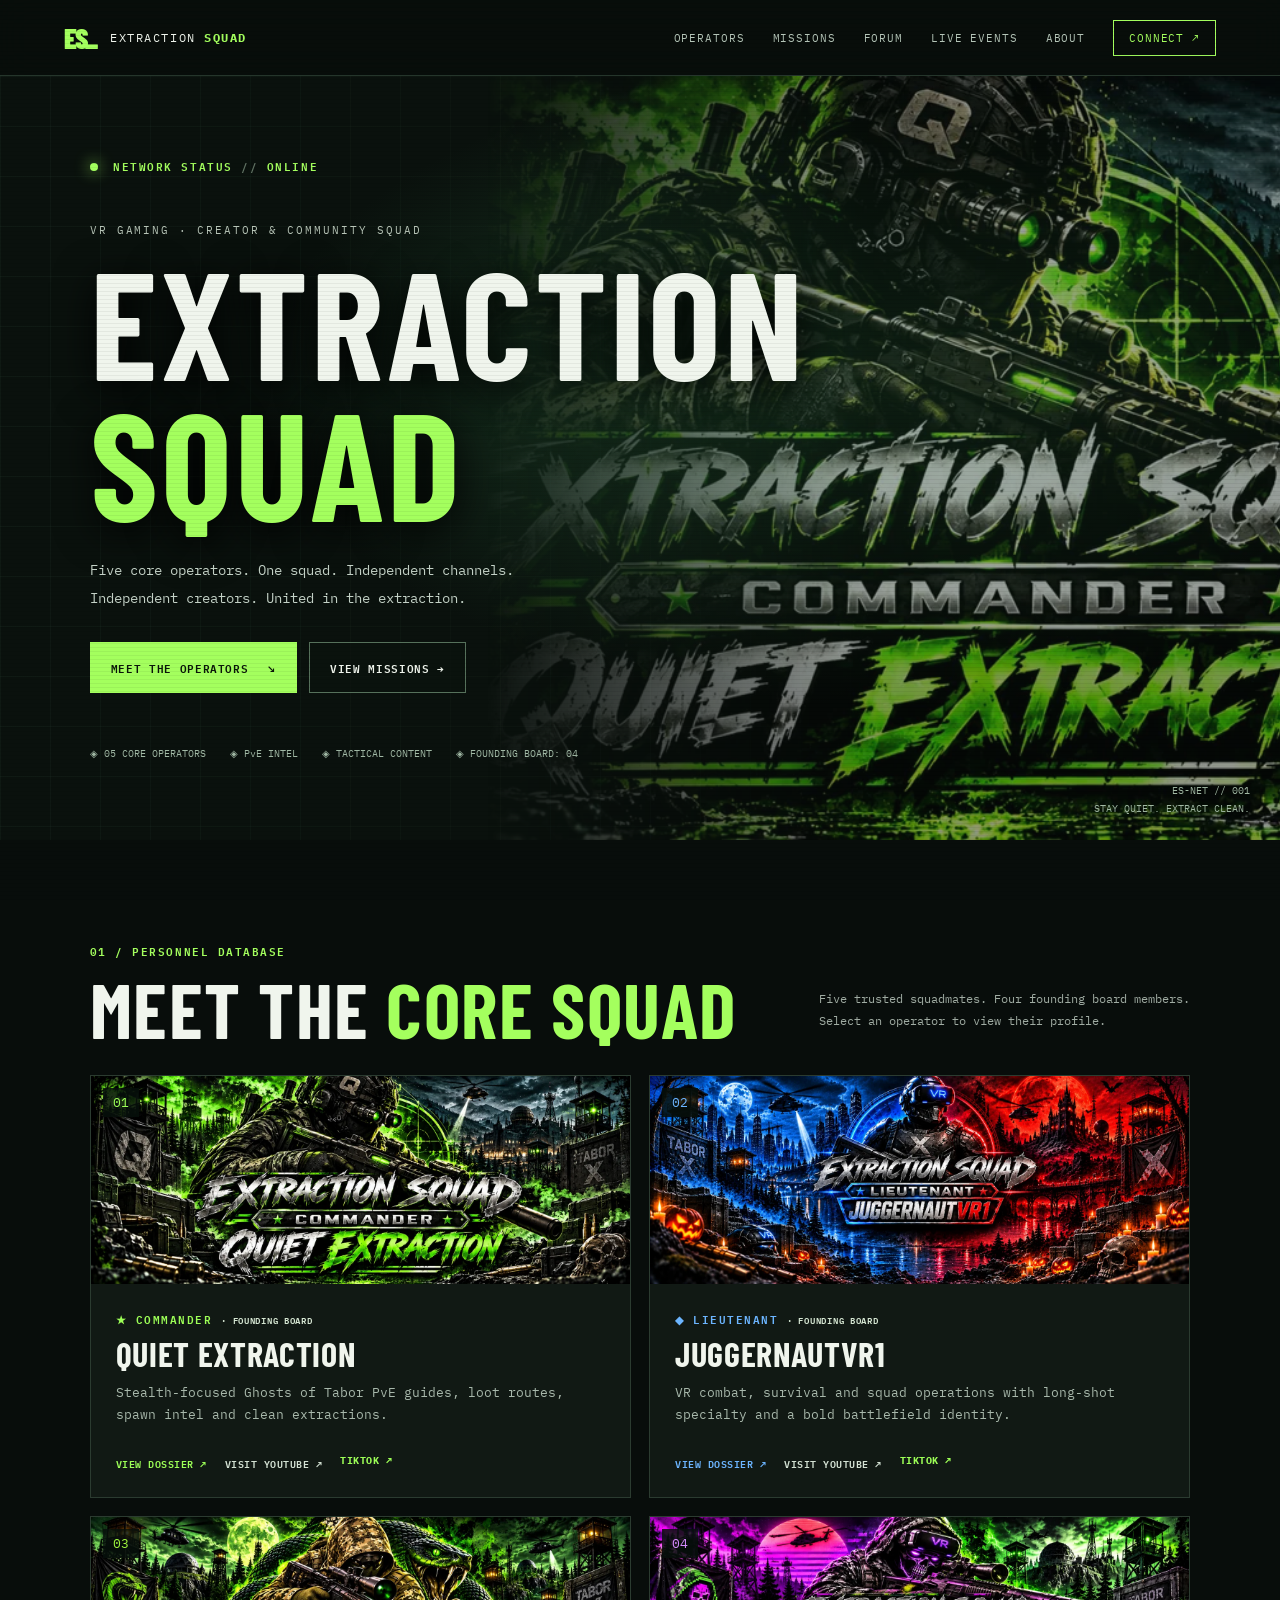
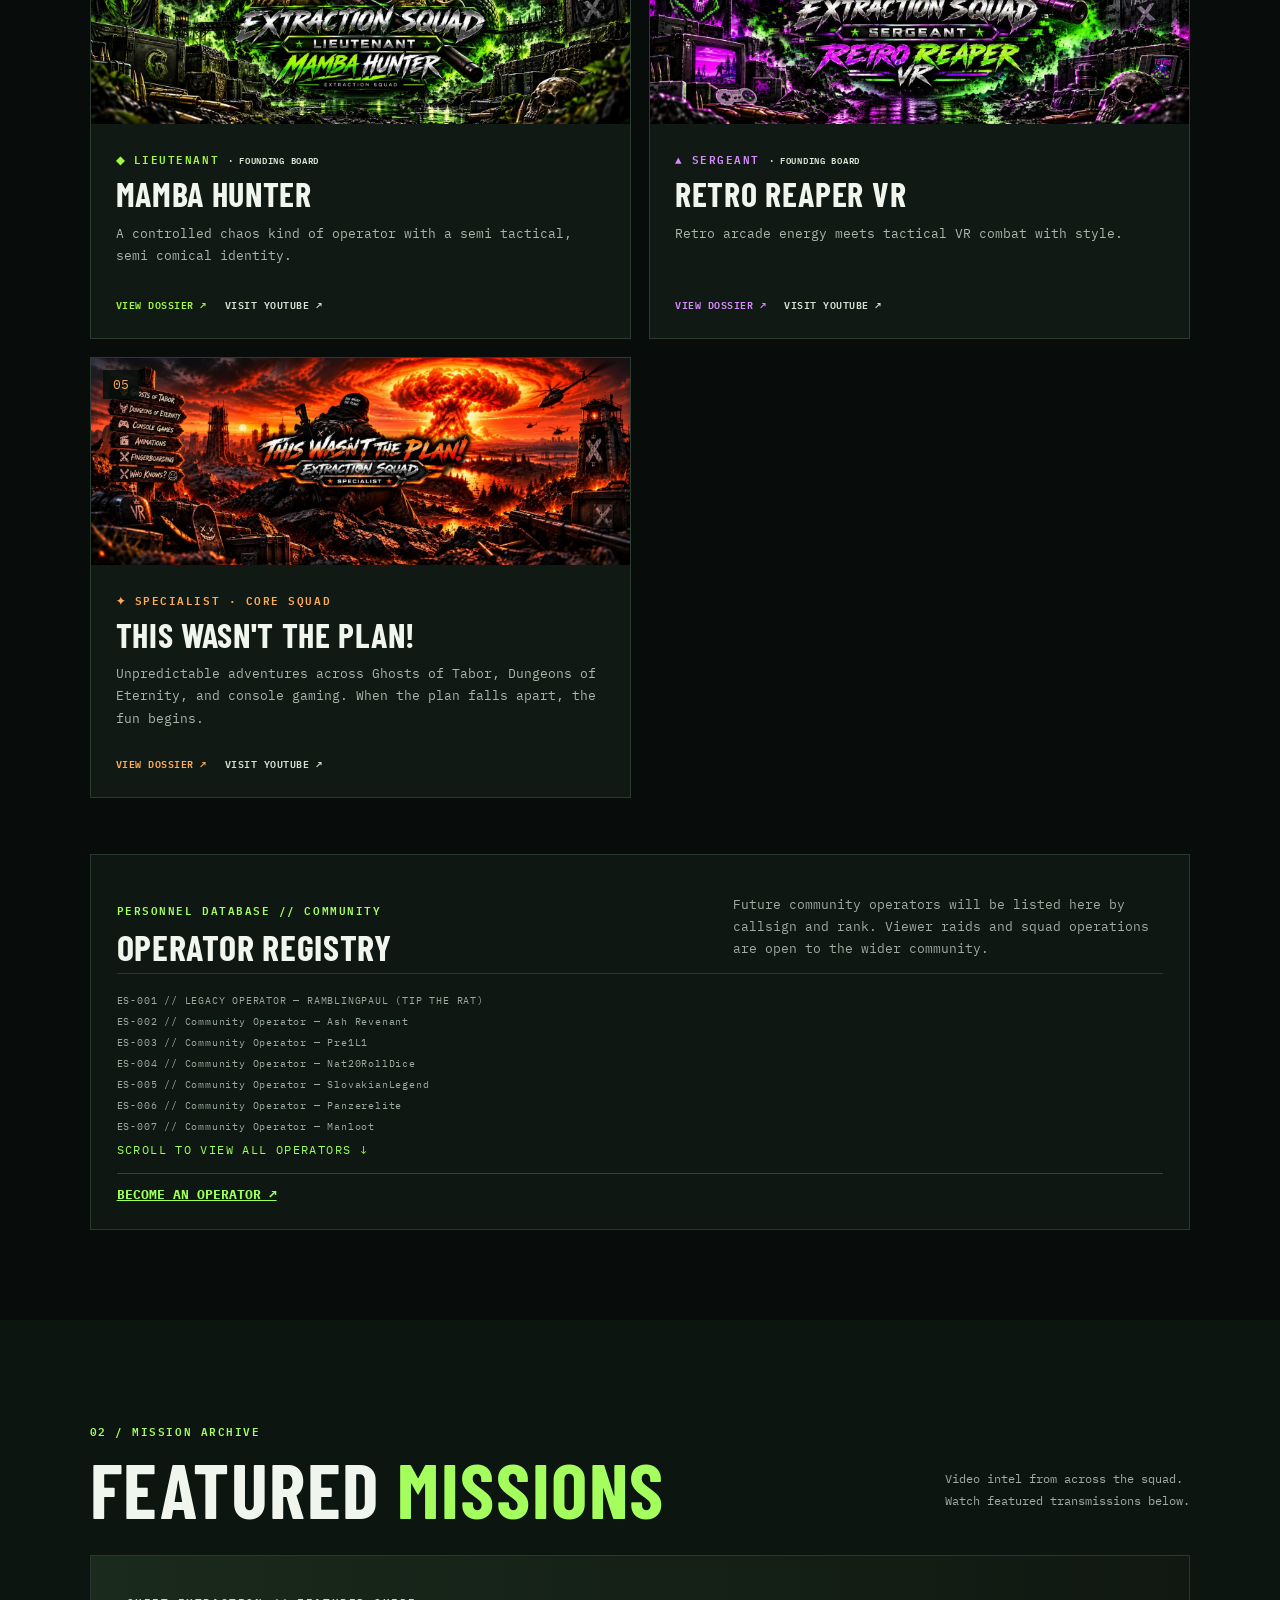
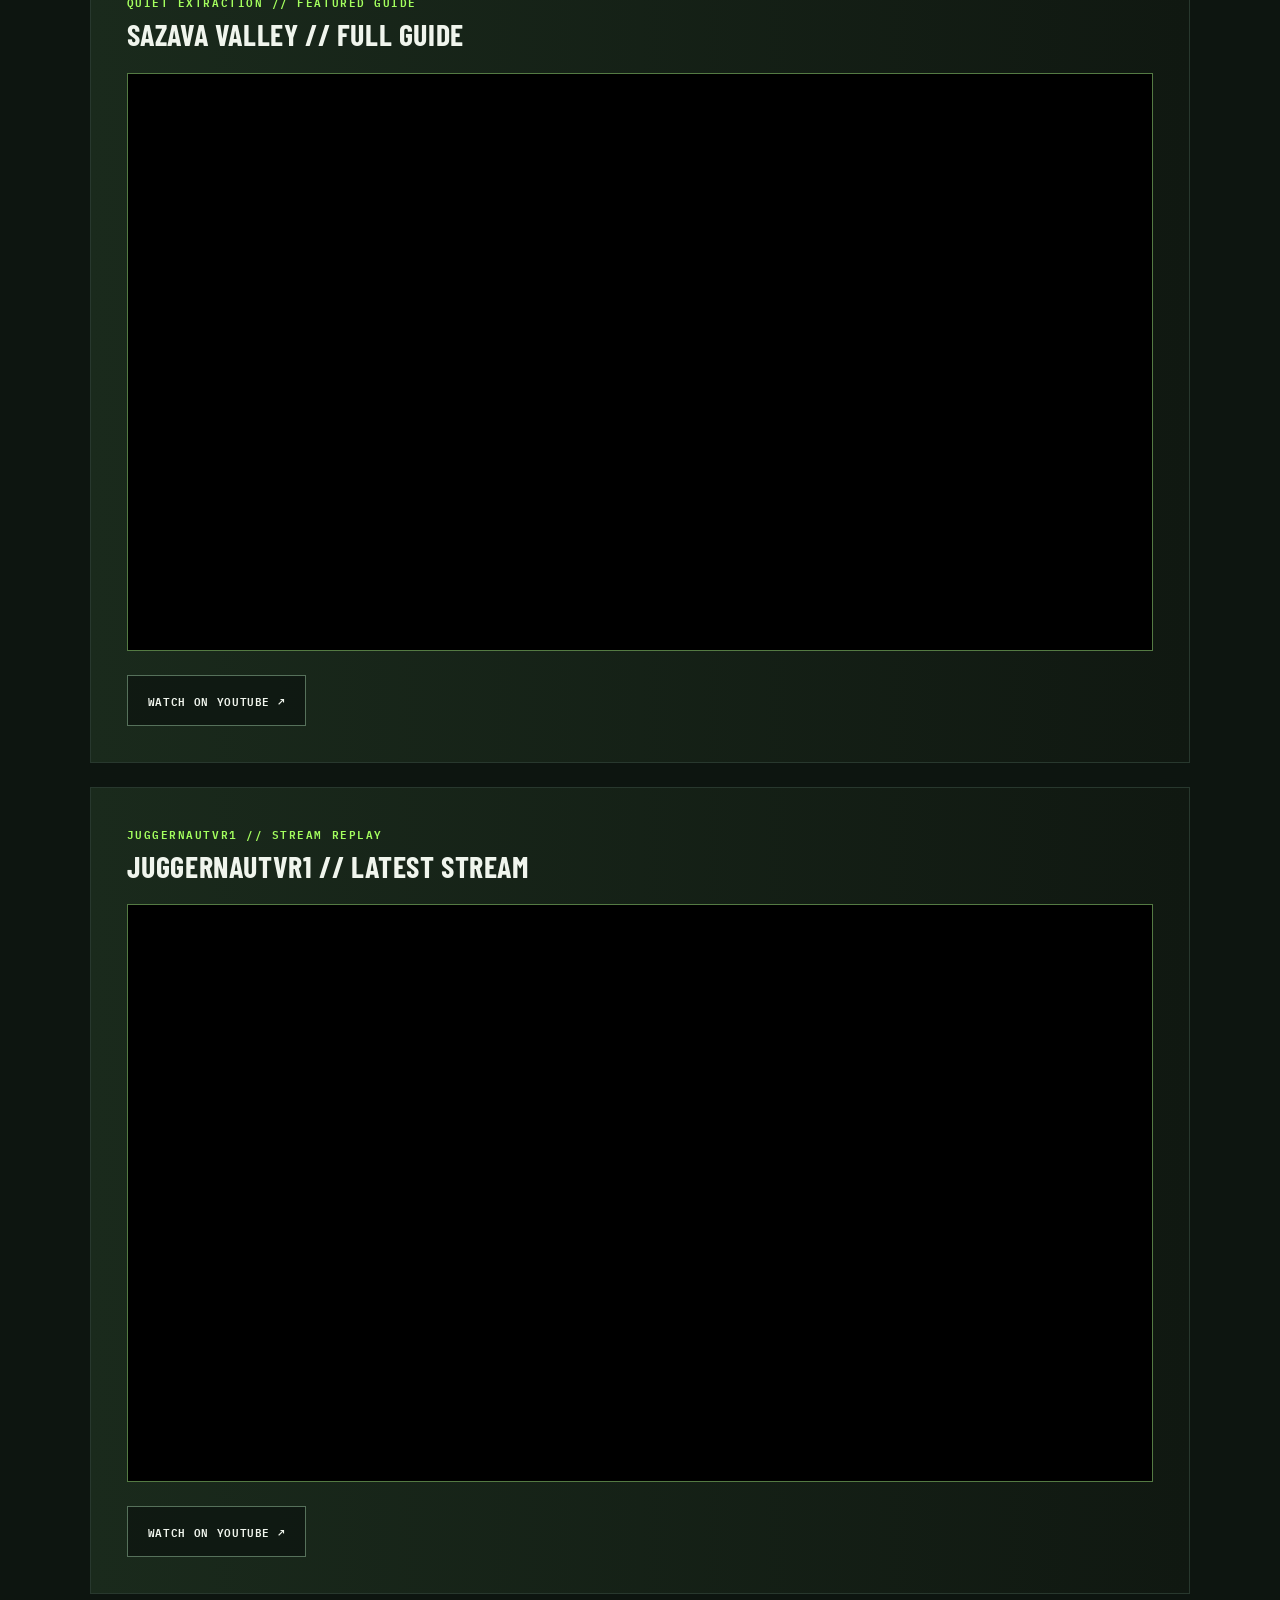
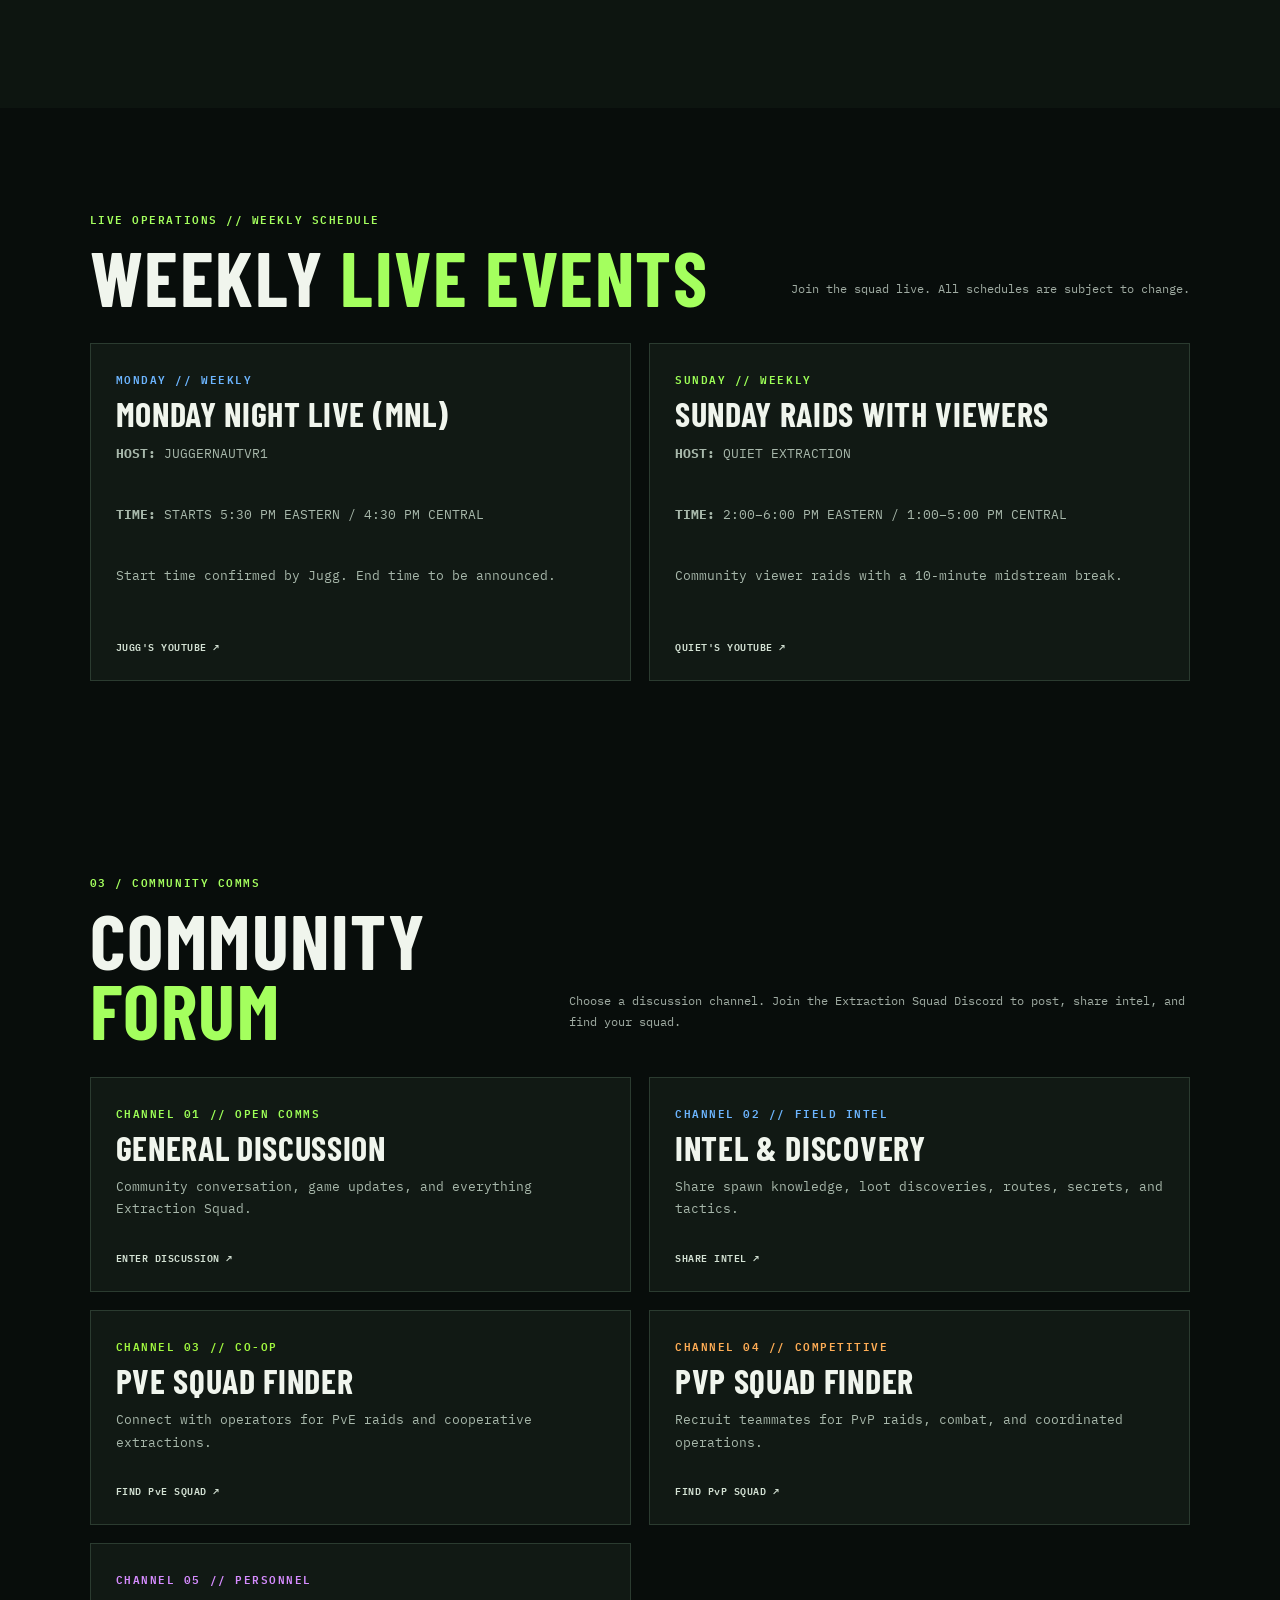
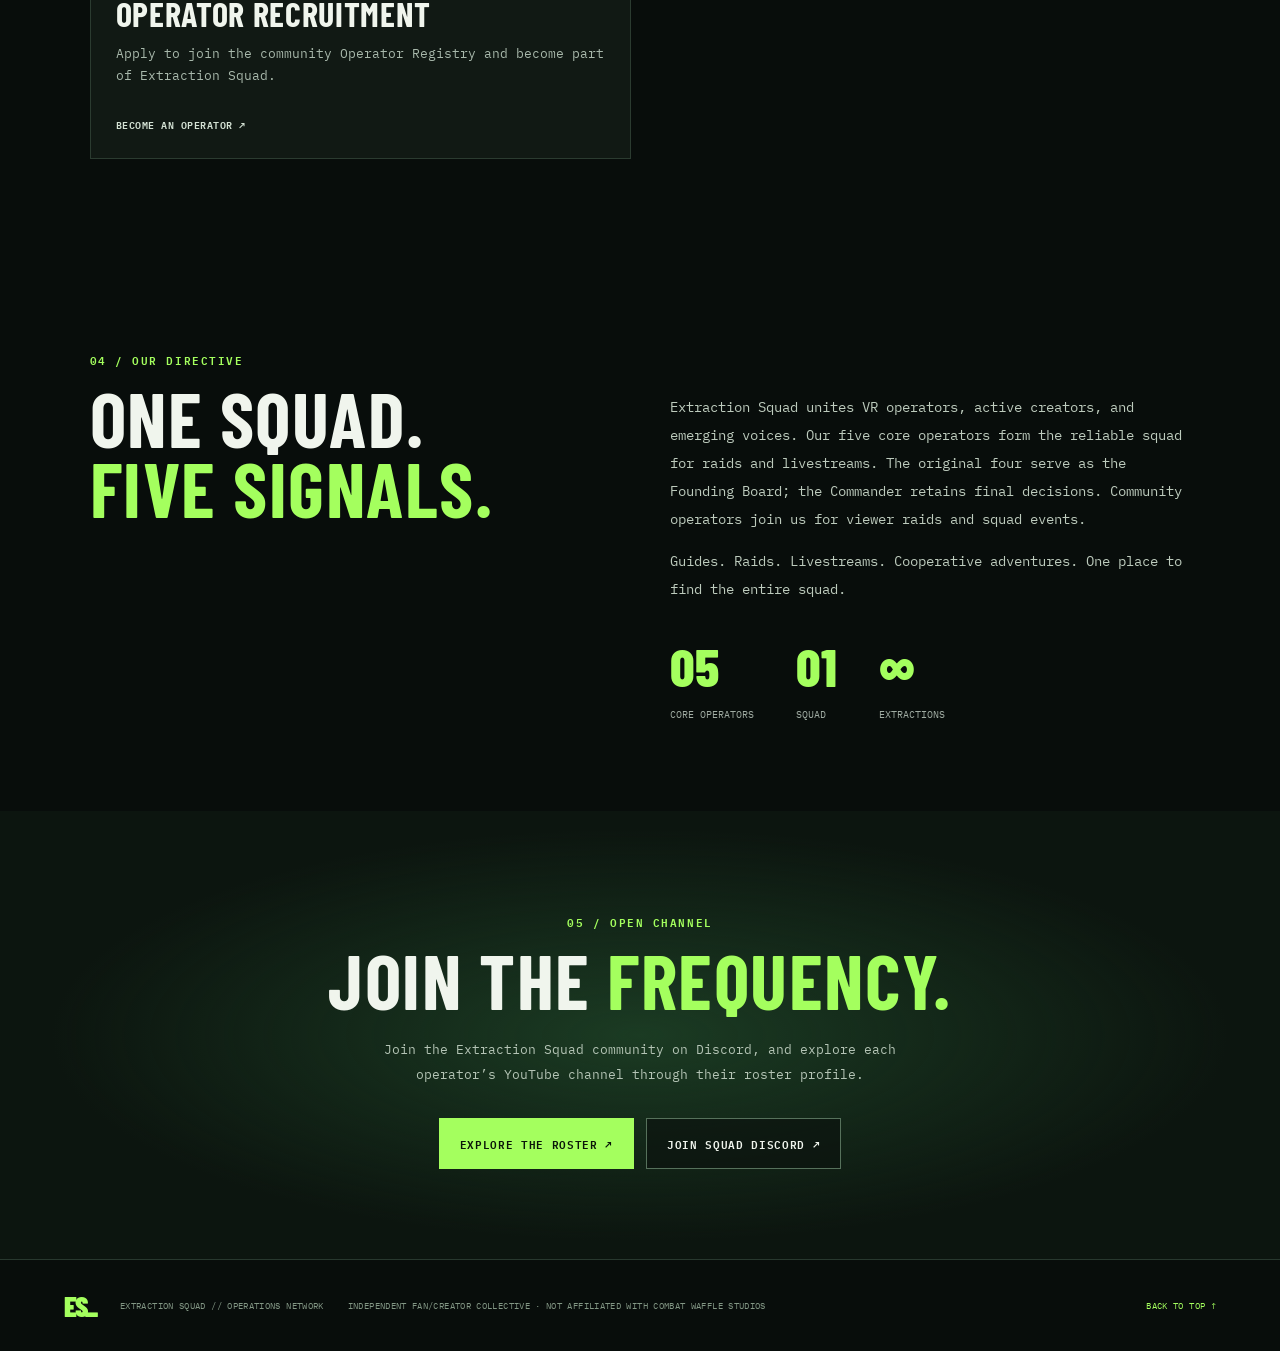
==== commit 588873f7: "Add files via upload" ====
--- a/index.html
+++ b/index.html
@@ -17,7 +17,7 @@
 <article class="operator-card" style="--accent:#ffad55"><div class="card-image"><img src="assets/chris.webp" alt="This Wasn't The Plan post-apocalyptic survivor banner" loading="lazy"><span class="card-no">05</span></div><div class="card-body"><div class="rank">✦ SPECIALIST · CORE SQUAD</div><h3>THIS WASN'T THE PLAN!</h3><p>Unpredictable adventures across Ghosts of Tabor, Dungeons of Eternity, and console gaming. When the plan falls apart, the fun begins.</p><div class="card-actions"><button data-operator="chris" class="profile-btn">VIEW DOSSIER ↗</button><a href="https://www.youtube.com/@thiswasnttheplanyt" target="_blank" rel="noopener noreferrer">VISIT YOUTUBE ↗</a></div></div></article></div>
 <div class="registry"><div class="registry-header"><div><p class="section-id">PERSONNEL DATABASE // COMMUNITY</p><h3>OPERATOR REGISTRY</h3></div><p>Future community operators will be listed here by callsign and rank. Viewer raids and squad operations are open to the wider community.</p></div><div class="registry-empty registry-scroll" role="region" aria-label="Community operator registry" tabindex="0"><span>ES-001 // LEGACY OPERATOR — RAMBLINGPAUL (TIP THE RAT)</span><span>ES-002 // Community Operator — Ash Revenant</span><span>ES-003 // Community Operator — Pre1L1</span>
 <span>ES-004 // Community Operator — Nat20RollDice</span>
-<span>ES-005 // Community Operator — SlovakianLegend</span><span>ES-006 // Community Operator — Panzerelite</span></div><p class="registry-scroll-hint">SCROLL TO VIEW ALL OPERATORS ↓</p><div class="registry-recruit"><a href="https://discord.gg/aPwzN6qbAu" target="_blank" rel="noopener noreferrer" style="color:#9dff57;font-weight:700;text-decoration:underline">BECOME AN OPERATOR ↗</a></div></div></section>
+<span>ES-005 // Community Operator — SlovakianLegend</span><span>ES-006 // Community Operator — Panzerelite</span><span>ES-007 // Community Operator — Manloot</span></div><p class="registry-scroll-hint">SCROLL TO VIEW ALL OPERATORS ↓</p><div class="registry-recruit"><a href="https://discord.gg/aPwzN6qbAu" target="_blank" rel="noopener noreferrer" style="color:#9dff57;font-weight:700;text-decoration:underline">BECOME AN OPERATOR ↗</a></div></div></section>
 <section class="section missions" id="missions"><div class="section-head"><div><p class="section-id">02 / MISSION ARCHIVE</p><h2>FEATURED <span>MISSIONS</span></h2></div><p>Video intel from across the squad.<br>Watch featured transmissions below.</p></div><article class="mission-panel" style="display:block;margin-bottom:1.5rem"><div><span class="rank">QUIET EXTRACTION // FEATURED GUIDE</span><h3>SAZAVA VALLEY // FULL GUIDE</h3></div><div style="position:relative;width:100%;aspect-ratio:16/9;margin:1.5rem 0;overflow:hidden;background:#000;border:1px solid #547a43"><iframe src="https://www.youtube-nocookie.com/embed/pSVqwgjNrhk" title="SAZAVA VALLEY // FULL GUIDE" loading="lazy" allow="accelerometer; autoplay; clipboard-write; encrypted-media; gyroscope; picture-in-picture; web-share" referrerpolicy="strict-origin-when-cross-origin" allowfullscreen style="position:absolute;inset:0;width:100%;height:100%;border:0"></iframe></div><a class="button ghost" href="https://youtu.be/pSVqwgjNrhk" target="_blank" rel="noopener noreferrer">WATCH ON YOUTUBE ↗</a></article><article class="mission-panel" style="display:block;margin-bottom:1.5rem"><div><span class="rank">JUGGERNAUTVR1 // STREAM REPLAY</span><h3>JUGGERNAUTVR1 // LATEST STREAM</h3></div><div style="position:relative;width:100%;aspect-ratio:16/9;margin:1.5rem 0;overflow:hidden;background:#000;border:1px solid #547a43"><iframe src="https://www.youtube-nocookie.com/embed/xQBRxvEbvsw" title="JUGGERNAUTVR1 // LATEST STREAM" loading="lazy" allow="accelerometer; autoplay; clipboard-write; encrypted-media; gyroscope; picture-in-picture; web-share" referrerpolicy="strict-origin-when-cross-origin" allowfullscreen style="position:absolute;inset:0;width:100%;height:100%;border:0"></iframe></div><a class="button ghost" href="https://www.youtube.com/live/xQBRxvEbvsw" target="_blank" rel="noopener noreferrer">WATCH ON YOUTUBE ↗</a></article></section>
 <section class="section" id="live-events" aria-labelledby="live-events-title"><div class="section-head"><div><p class="section-id">LIVE OPERATIONS // WEEKLY SCHEDULE</p><h2 id="live-events-title">WEEKLY <span>LIVE EVENTS</span></h2></div><p>Join the squad live. All schedules are subject to change.</p></div><div class="operator-grid">
 <article class="operator-card" style="--accent:#6cb5ff"><div class="card-body"><div class="rank">MONDAY // WEEKLY</div><h3>MONDAY NIGHT LIVE (MNL)</h3><p><strong>HOST:</strong> JUGGERNAUTVR1</p><p><strong>TIME:</strong> STARTS 5:30 PM EASTERN / 4:30 PM CENTRAL</p><p>Start time confirmed by Jugg. End time to be announced.</p><div class="card-actions"><a class="profile-btn" href="https://www.youtube.com/@juggernautvr1" target="_blank" rel="noopener noreferrer">JUGG'S YOUTUBE ↗</a></div></div></article>
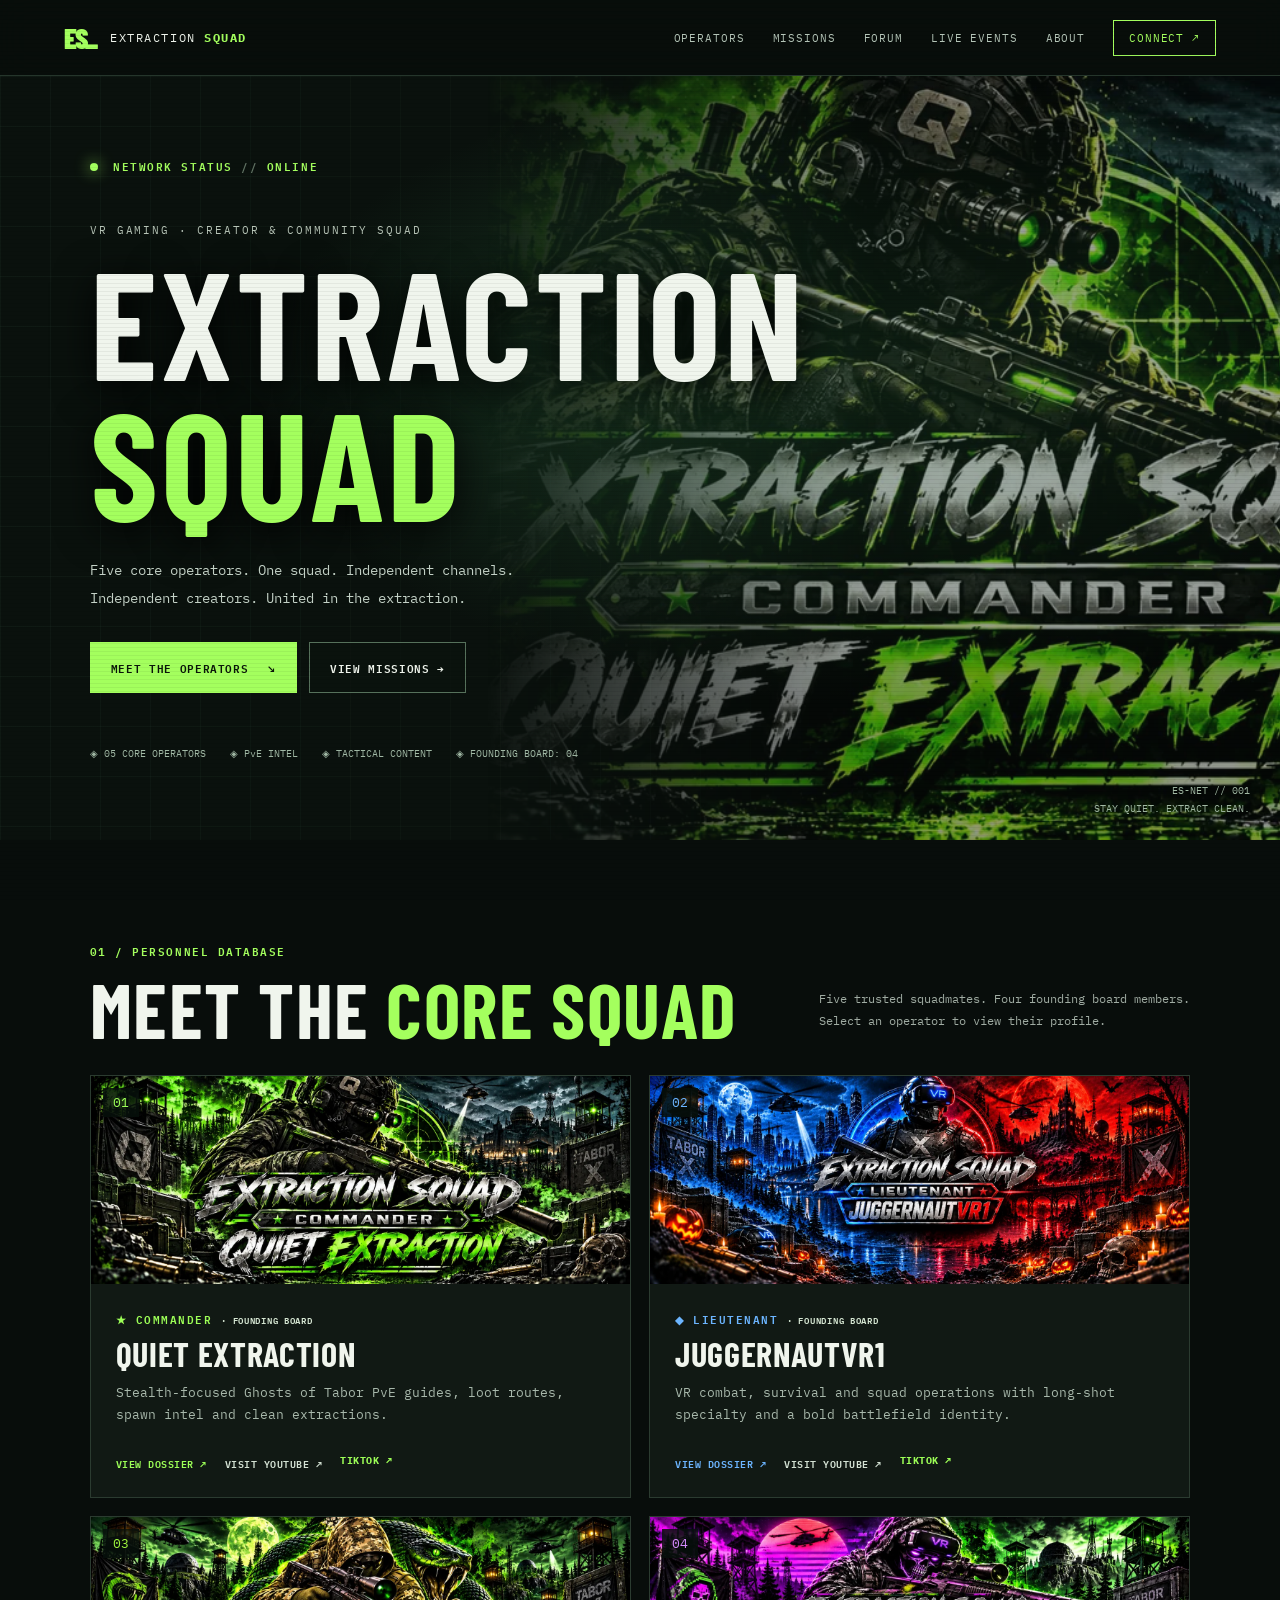
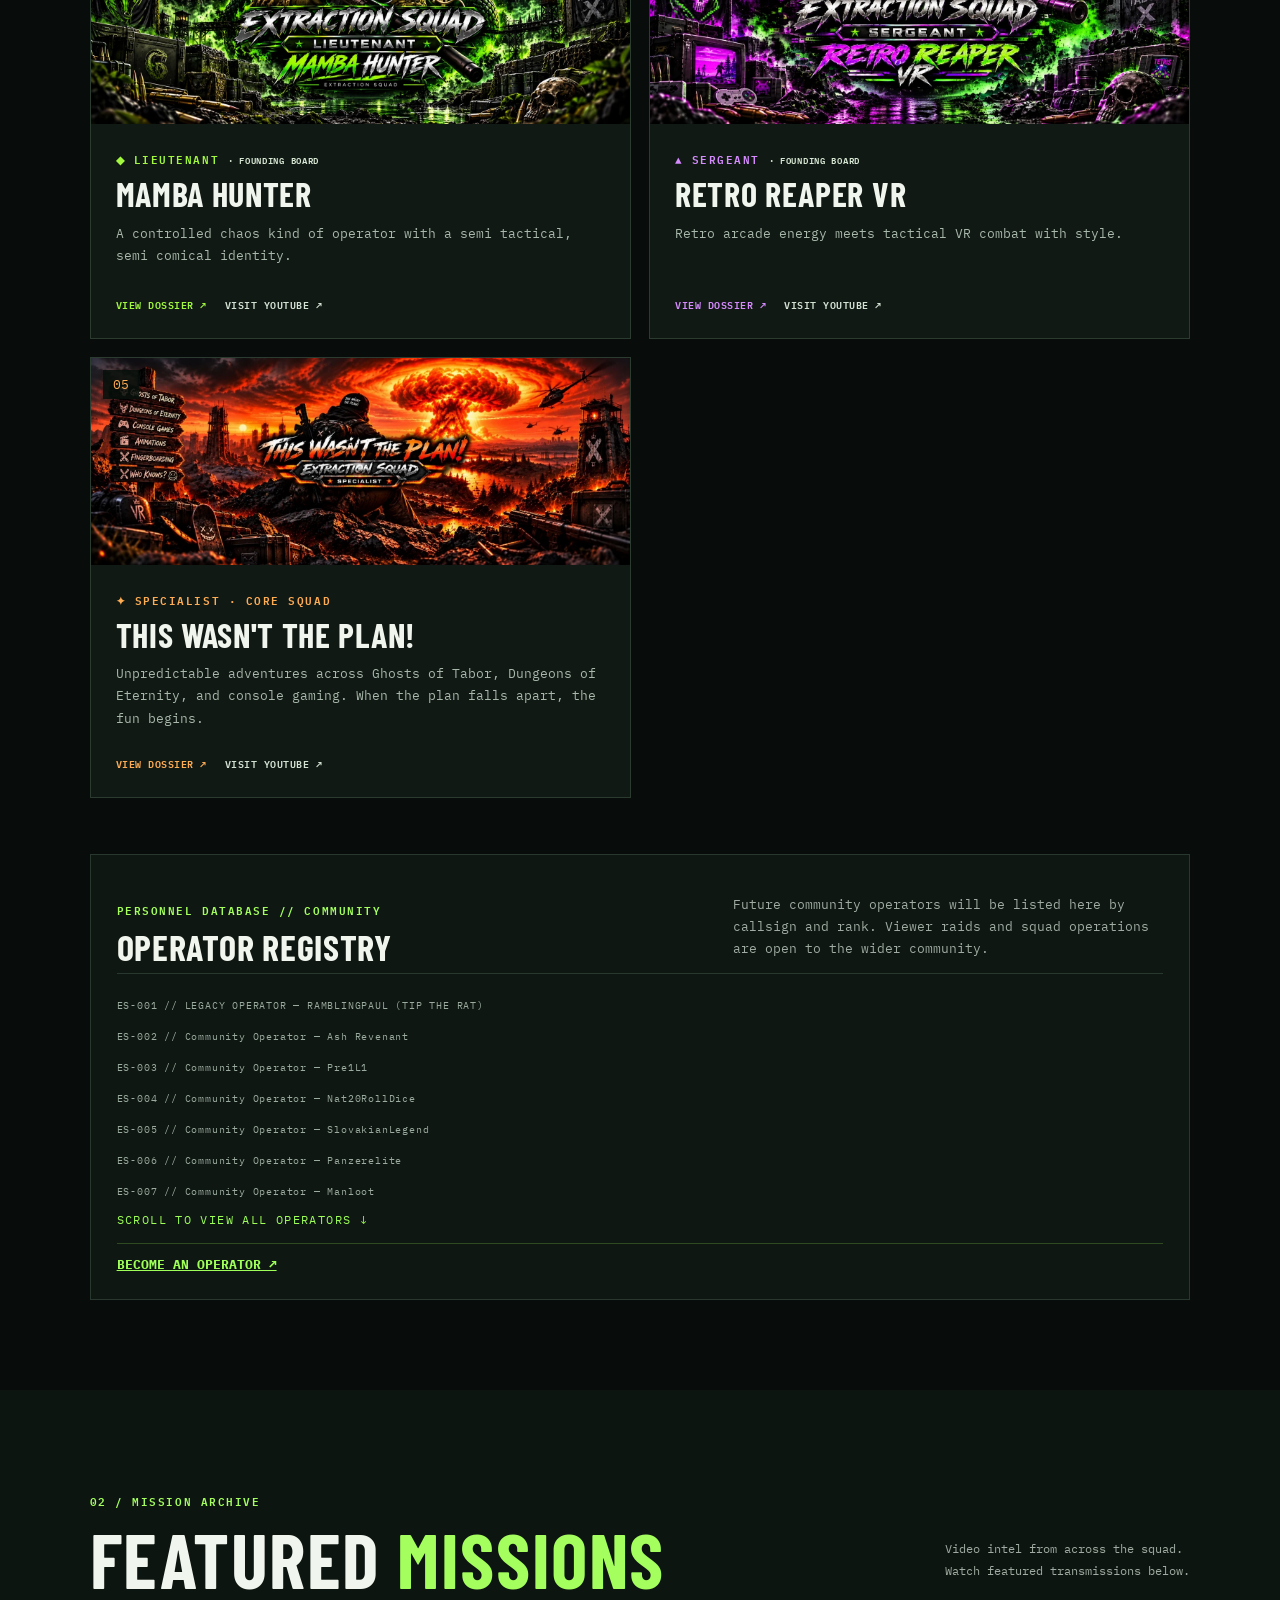
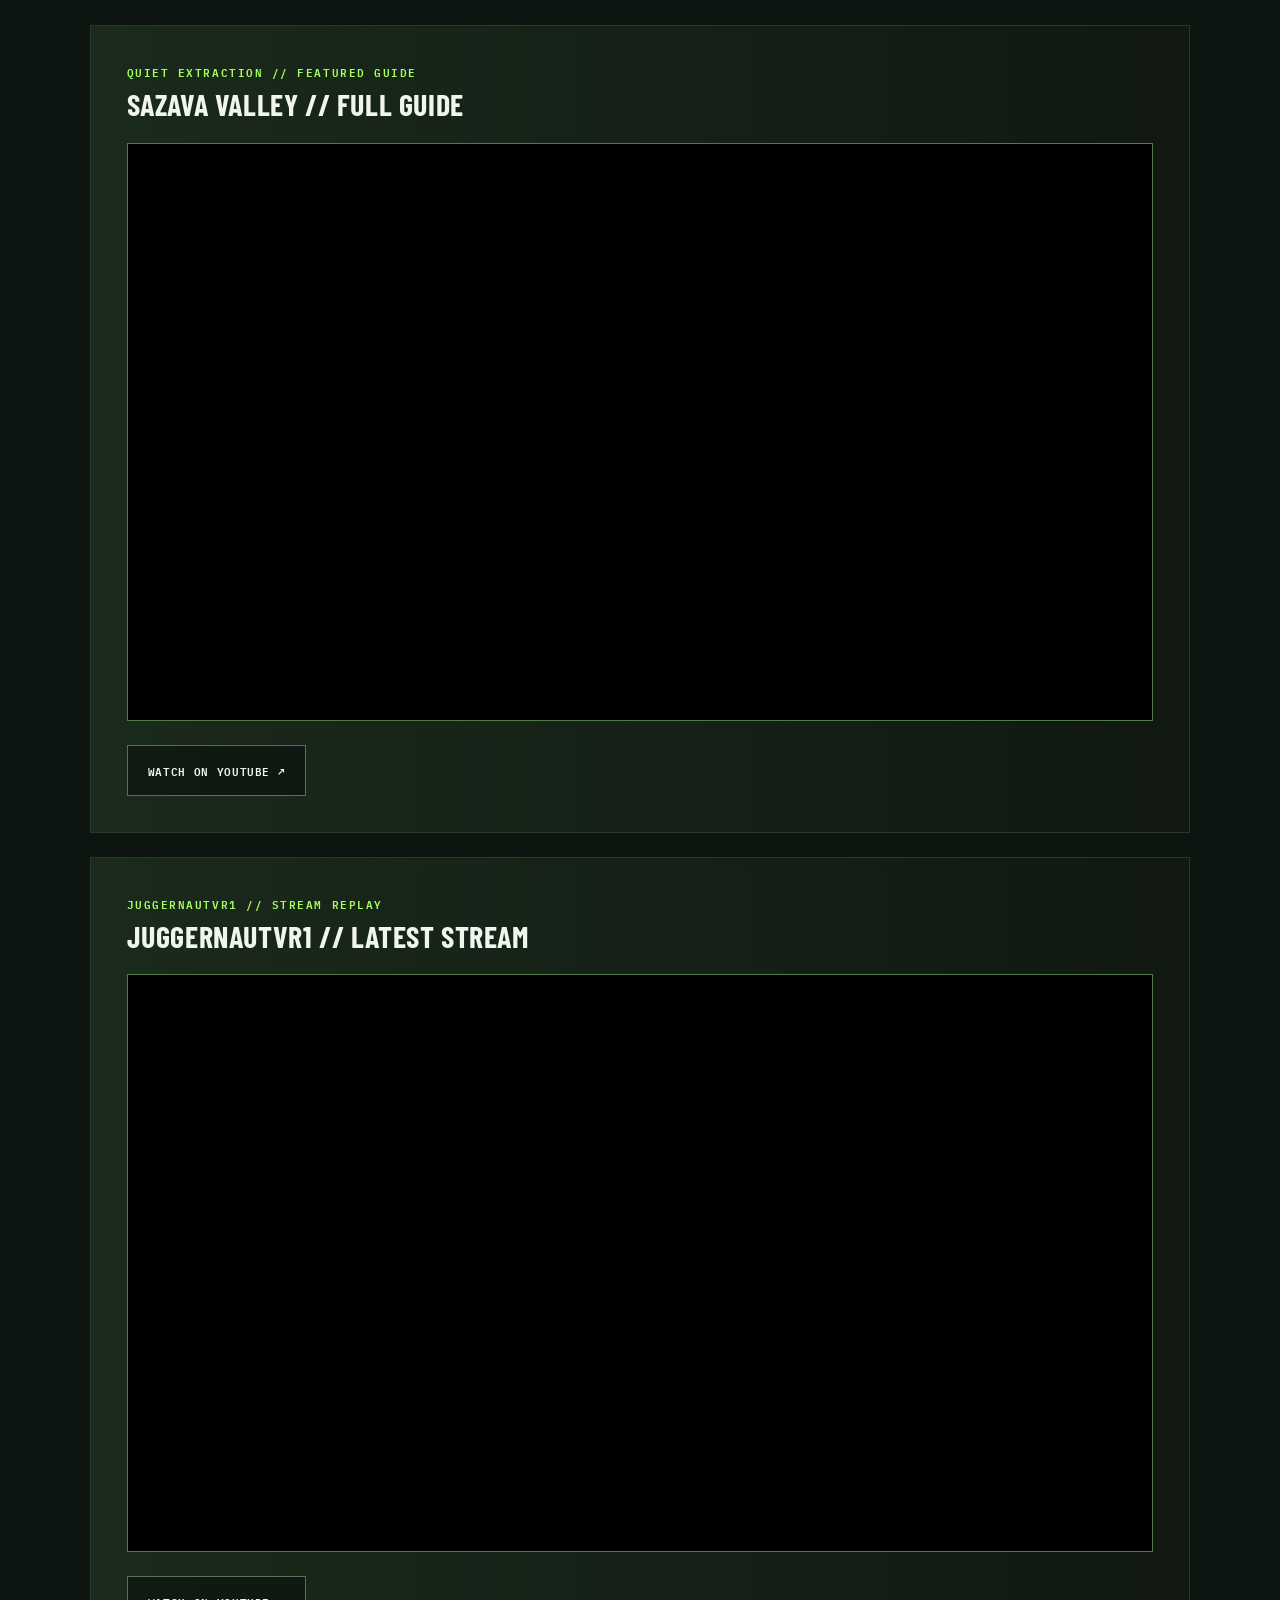
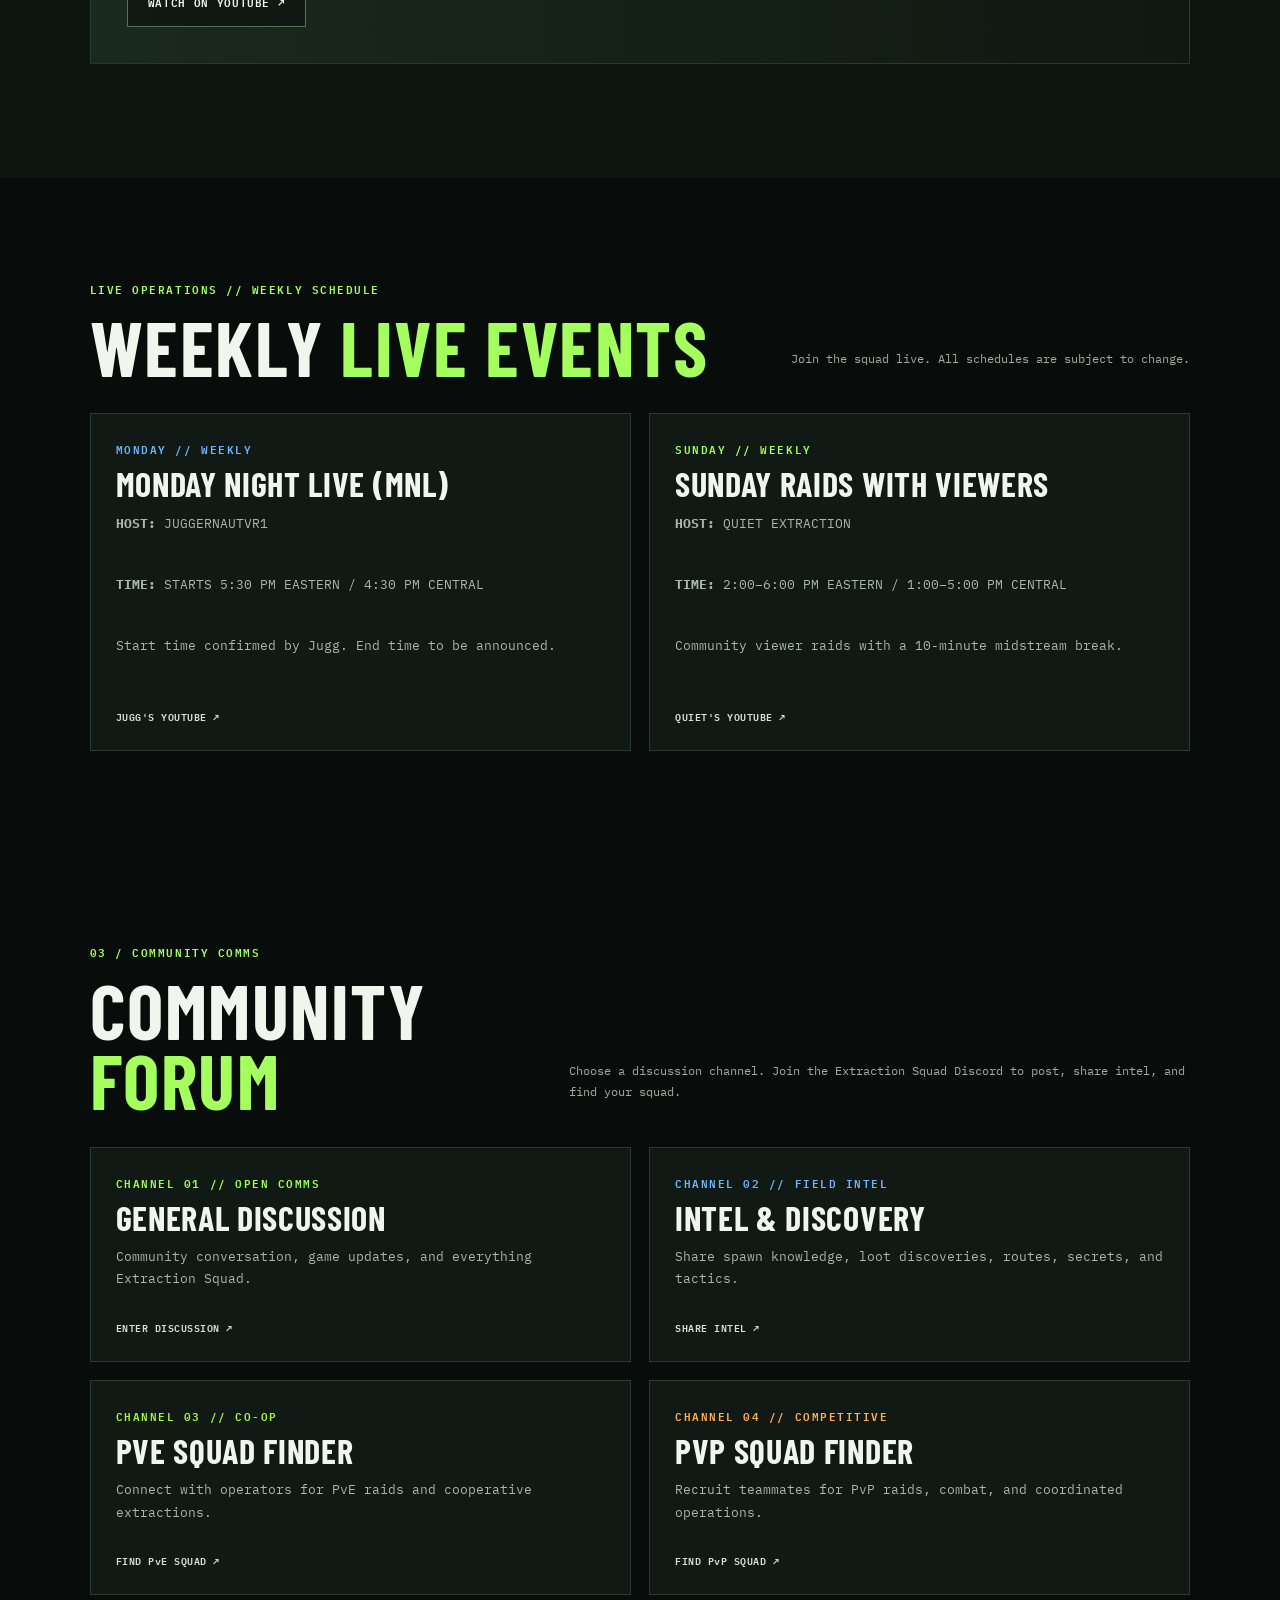
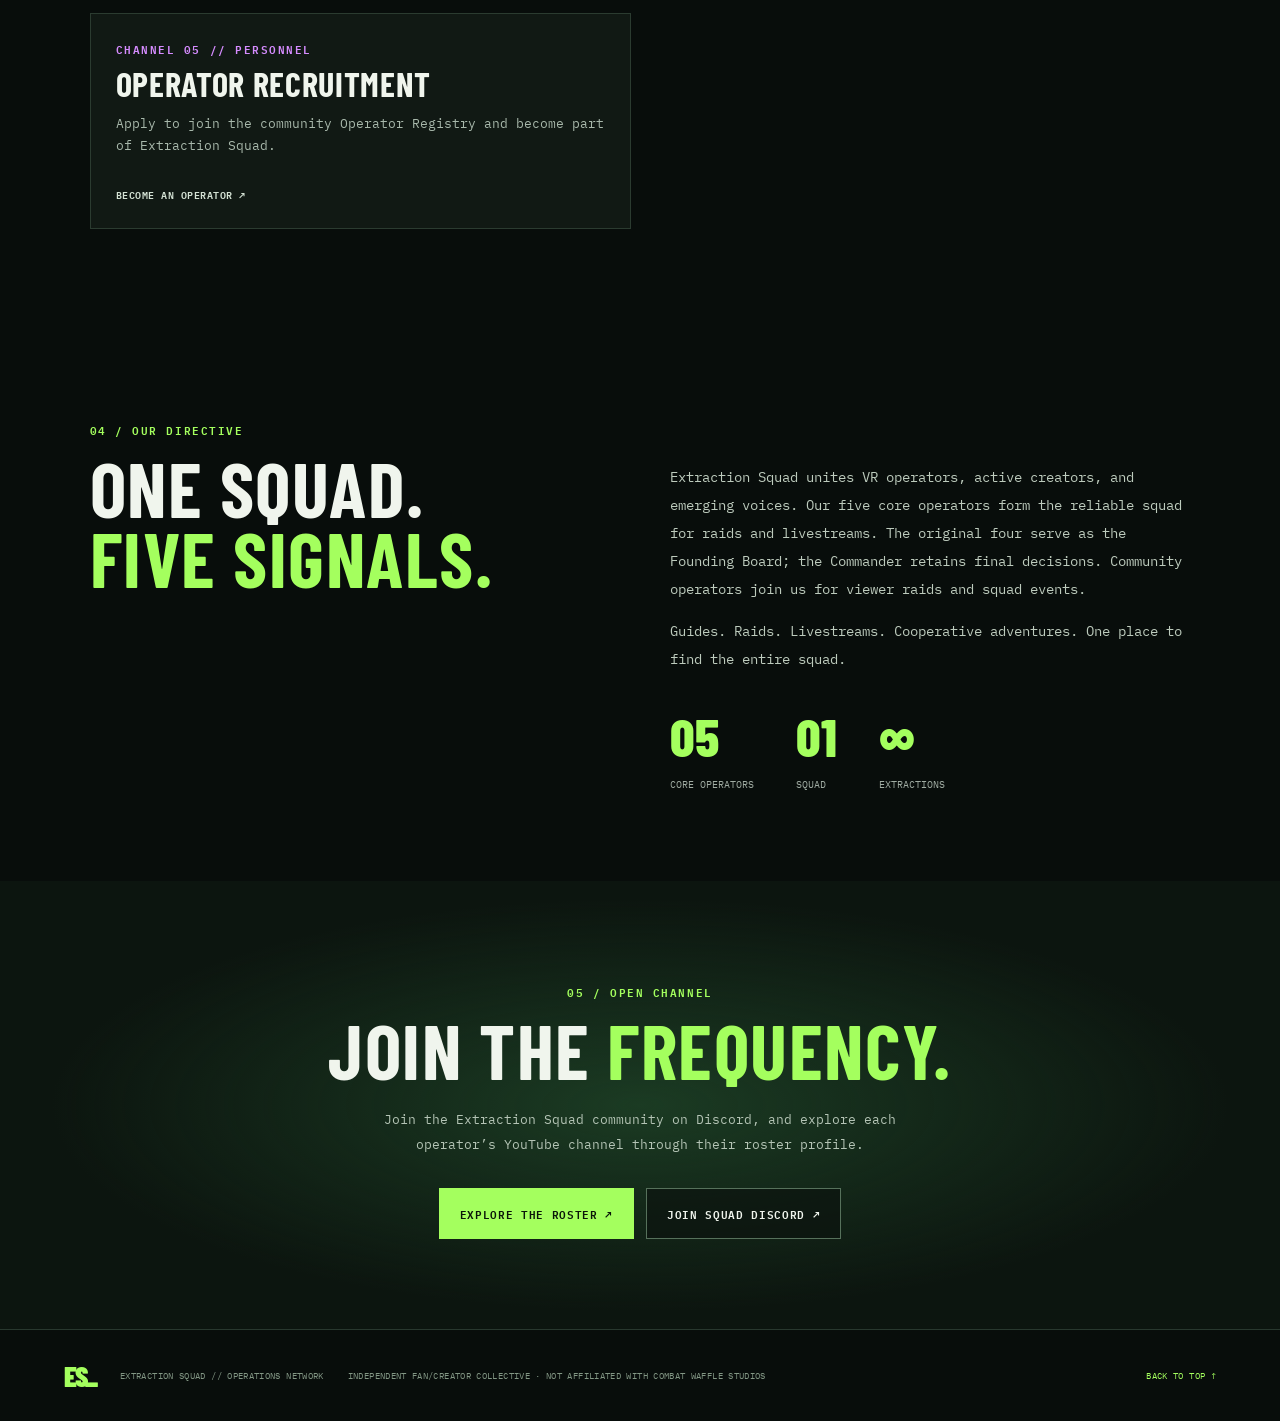
==== commit d117abad: "Add files via upload" ====
--- a/index.html
+++ b/index.html
@@ -5,7 +5,7 @@
 .registry-scroll::-webkit-scrollbar{width:7px}.registry-scroll::-webkit-scrollbar-thumb{background:#9dff57;border-radius:6px}.registry-scroll::-webkit-scrollbar-track{background:#142119}
 .registry-recruit{margin-top:1rem;padding-top:.75rem;border-top:1px solid rgba(157,255,87,.22)}
 .registry-scroll-hint{font-size:.72rem;letter-spacing:.12em;color:#9dff57;margin:.55rem 0 0}
-@media(max-width:640px){.registry-scroll{max-height:12rem}}
+.registry-scroll{justify-content:flex-start !important;align-items:stretch !important;gap:.5rem !important}.registry-scroll > span{display:block !important;flex:0 0 auto !important;min-height:0 !important;height:auto !important;margin:0 !important;padding:.25rem 0 !important;line-height:1.5 !important}@media(max-width:640px){.registry-scroll{max-height:12rem}}
 </style></head>
 <body><div class="scanlines" aria-hidden="true"></div><header class="topbar"><a class="brand" href="#home"><span class="brand-mark">ES<span class="blink">_</span></span><span>EXTRACTION <strong>SQUAD</strong></span></a><button class="menu-toggle" id="menuToggle" aria-label="Toggle menu" aria-expanded="false">☰</button><nav id="nav"><a href="#operators">OPERATORS</a><a href="#missions">MISSIONS</a><a href="#forum">FORUM</a><a href="#live-events">LIVE EVENTS</a><a href="#about">ABOUT</a><a href="#connect" class="nav-cta">CONNECT ↗</a></nav></header>
 <main id="home"><section class="hero"><div class="hero-grid" aria-hidden="true"></div><div class="hero-content"><div class="eyebrow"><span class="live-dot"></span> NETWORK STATUS <span class="dim">//</span> ONLINE</div><p class="kicker">VR GAMING · CREATOR & COMMUNITY SQUAD</p><h1>EXTRACTION<br><em>SQUAD</em></h1><p class="hero-copy">Five core operators. One squad. Independent channels.<br>Independent creators. United in the extraction.</p><div class="hero-actions"><a class="button primary" href="#operators">MEET THE OPERATORS <span>↘</span></a><a class="button ghost" href="#missions">VIEW MISSIONS →</a></div><div class="hero-meta"><span>◈ 05 CORE OPERATORS</span><span>◈ PvE INTEL</span><span>◈ TACTICAL CONTENT</span><span>◈ FOUNDING BOARD: 04</span></div></div><div class="hero-art" aria-hidden="true"><img src="assets/quiet.webp" alt=""></div><div class="hero-coordinate" aria-hidden="true">ES-NET // 001<br>STAY QUIET. EXTRACT CLEAN.</div></section>
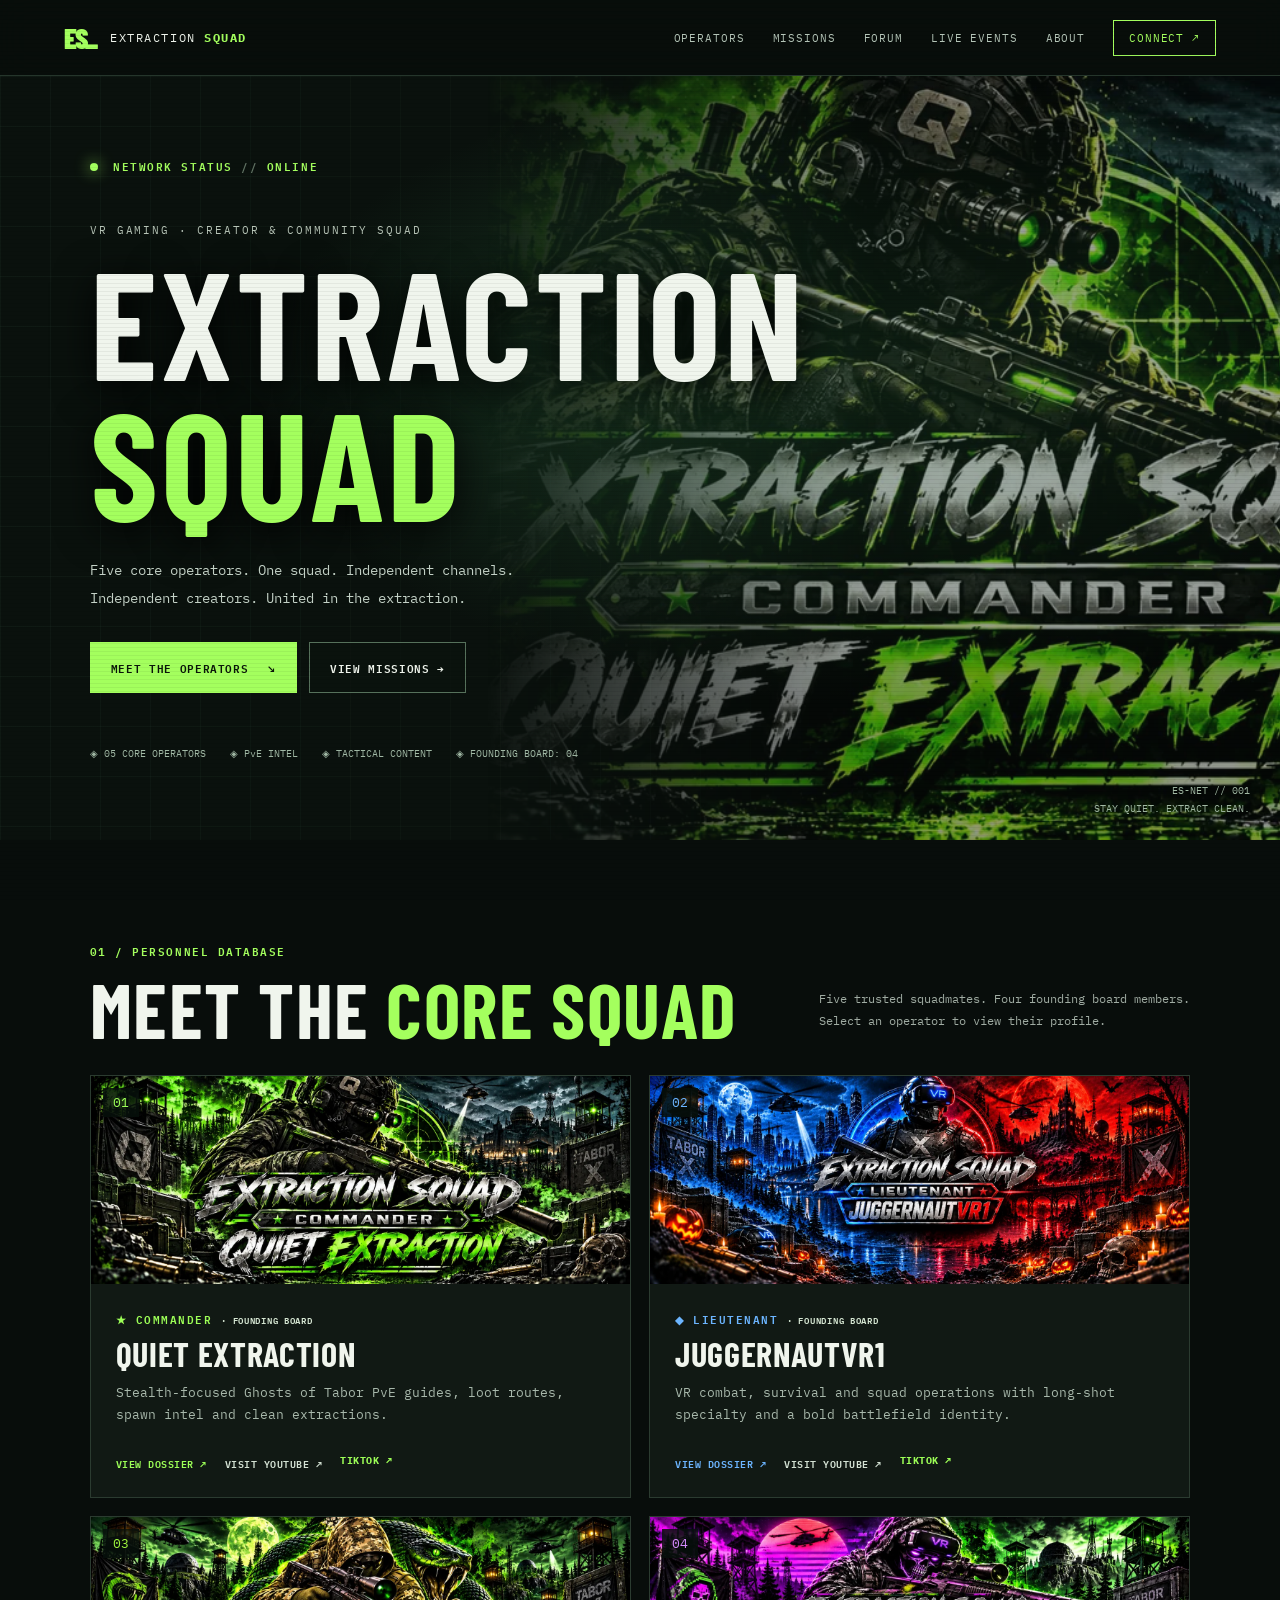
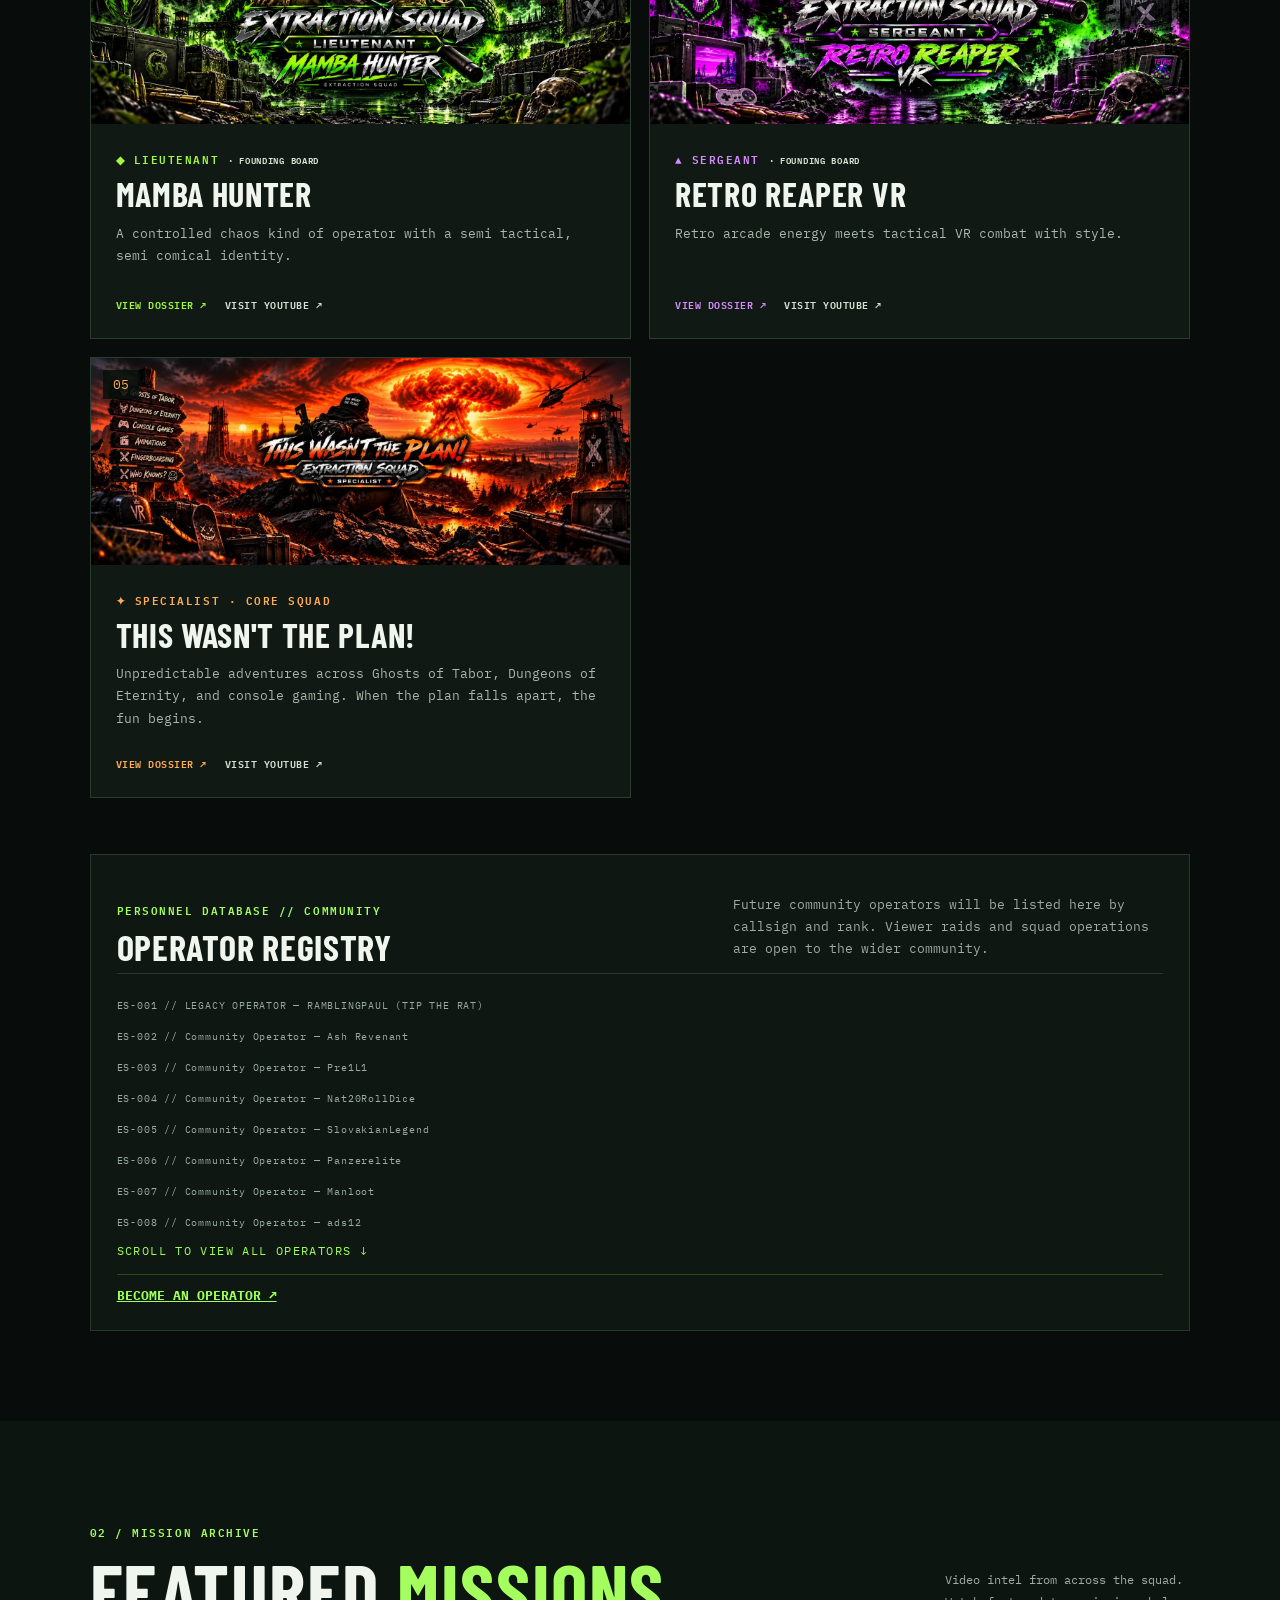
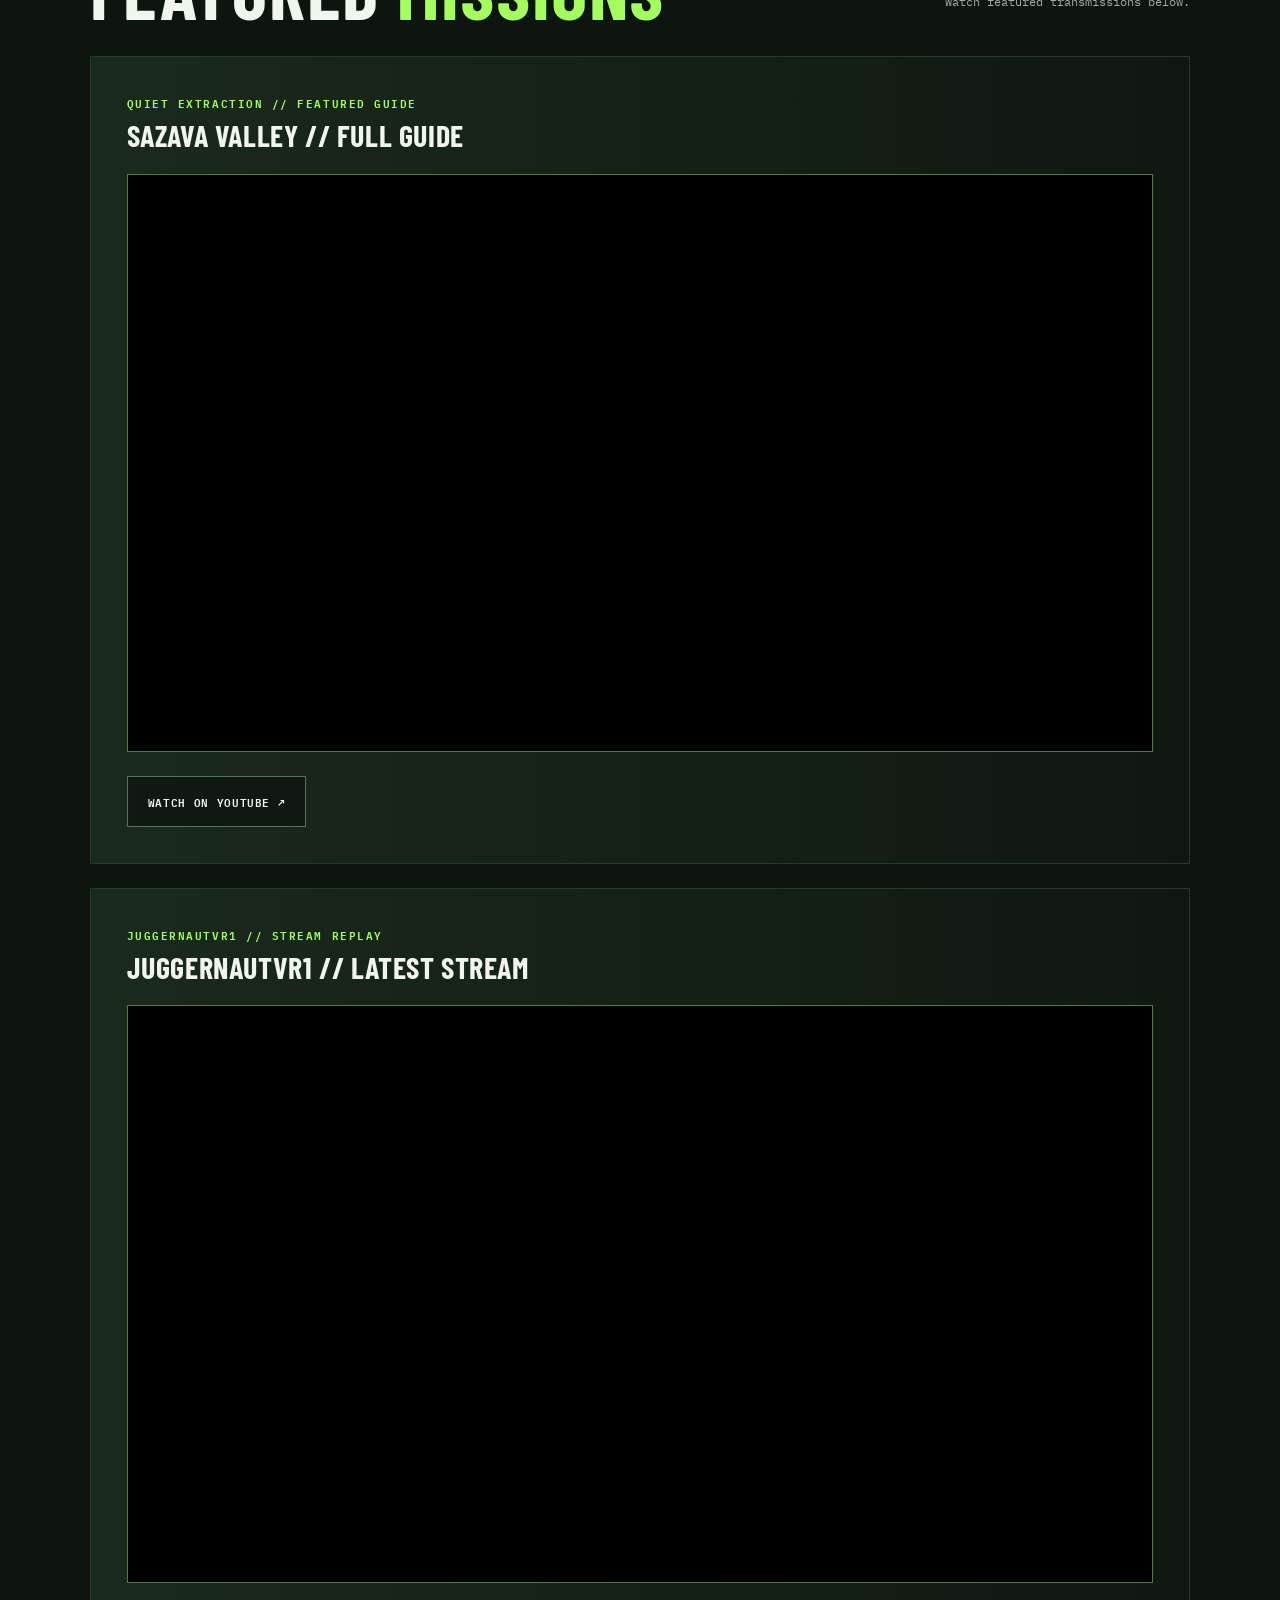
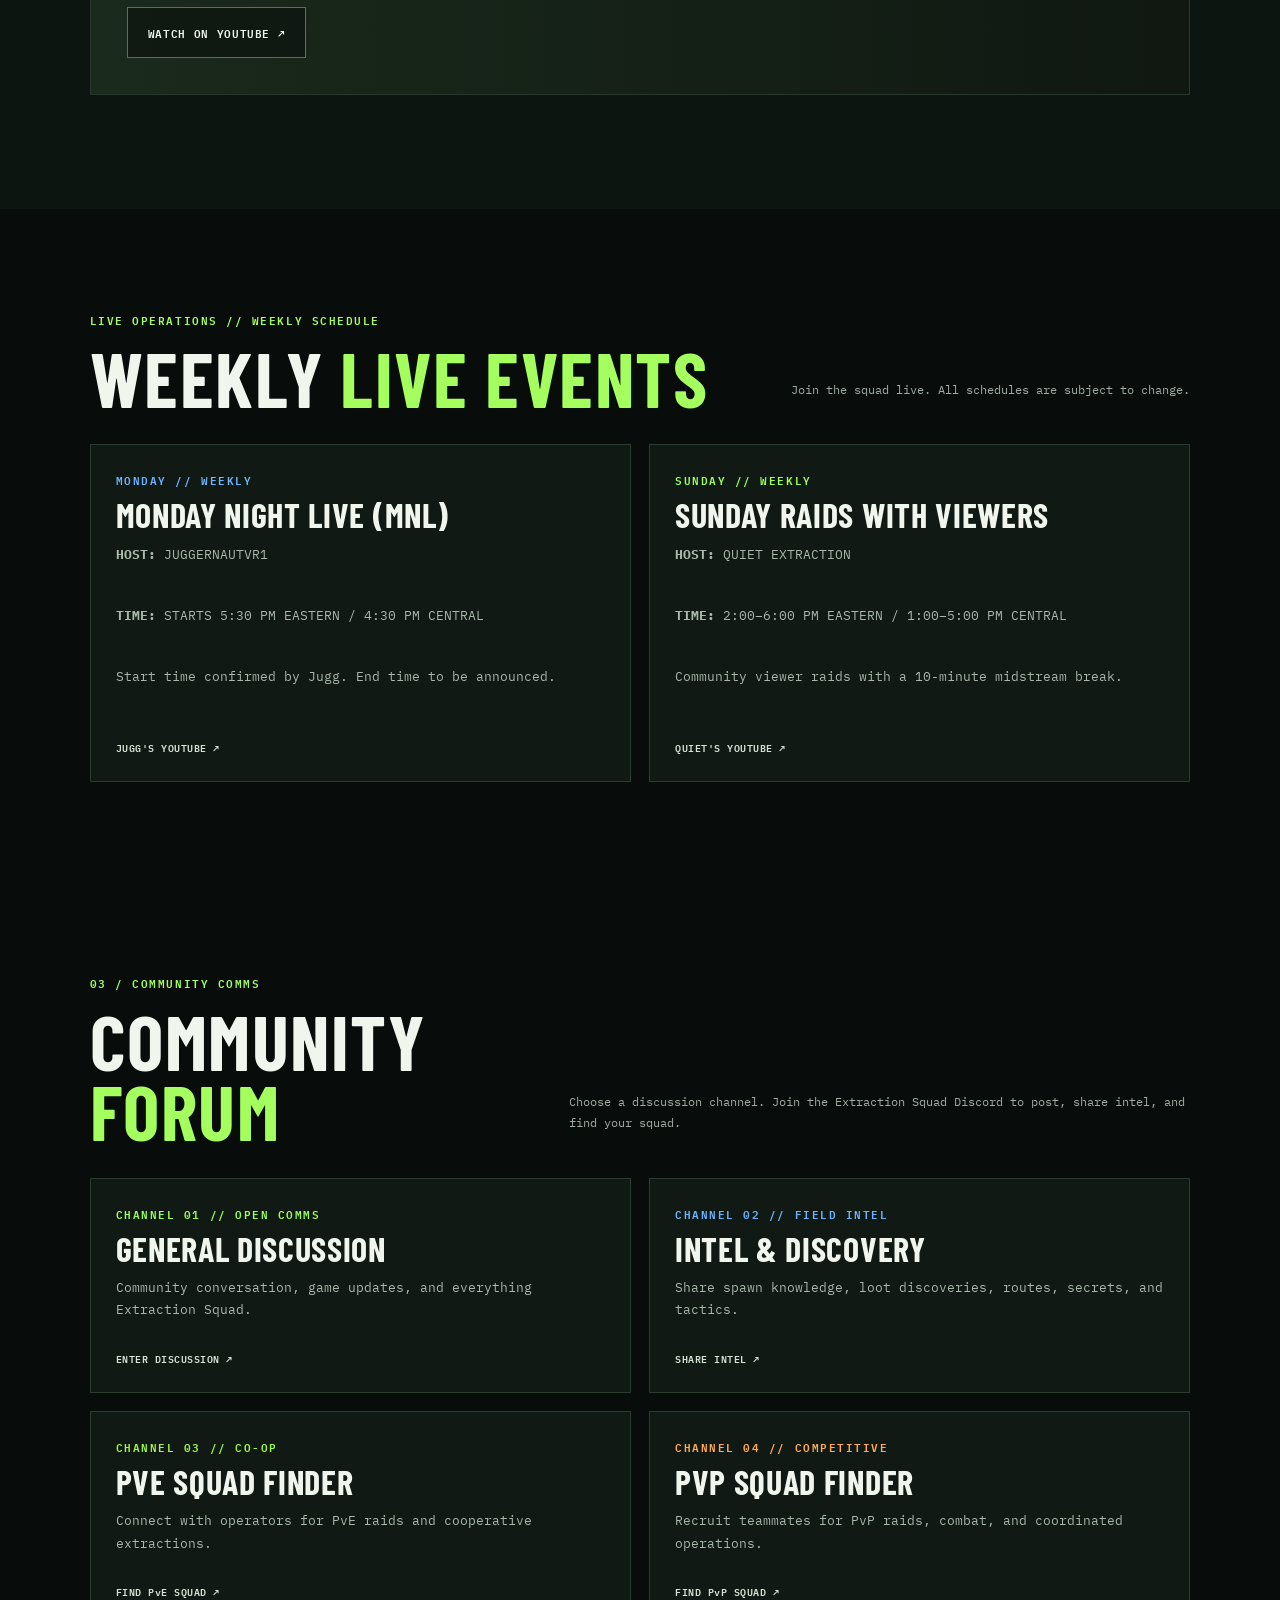
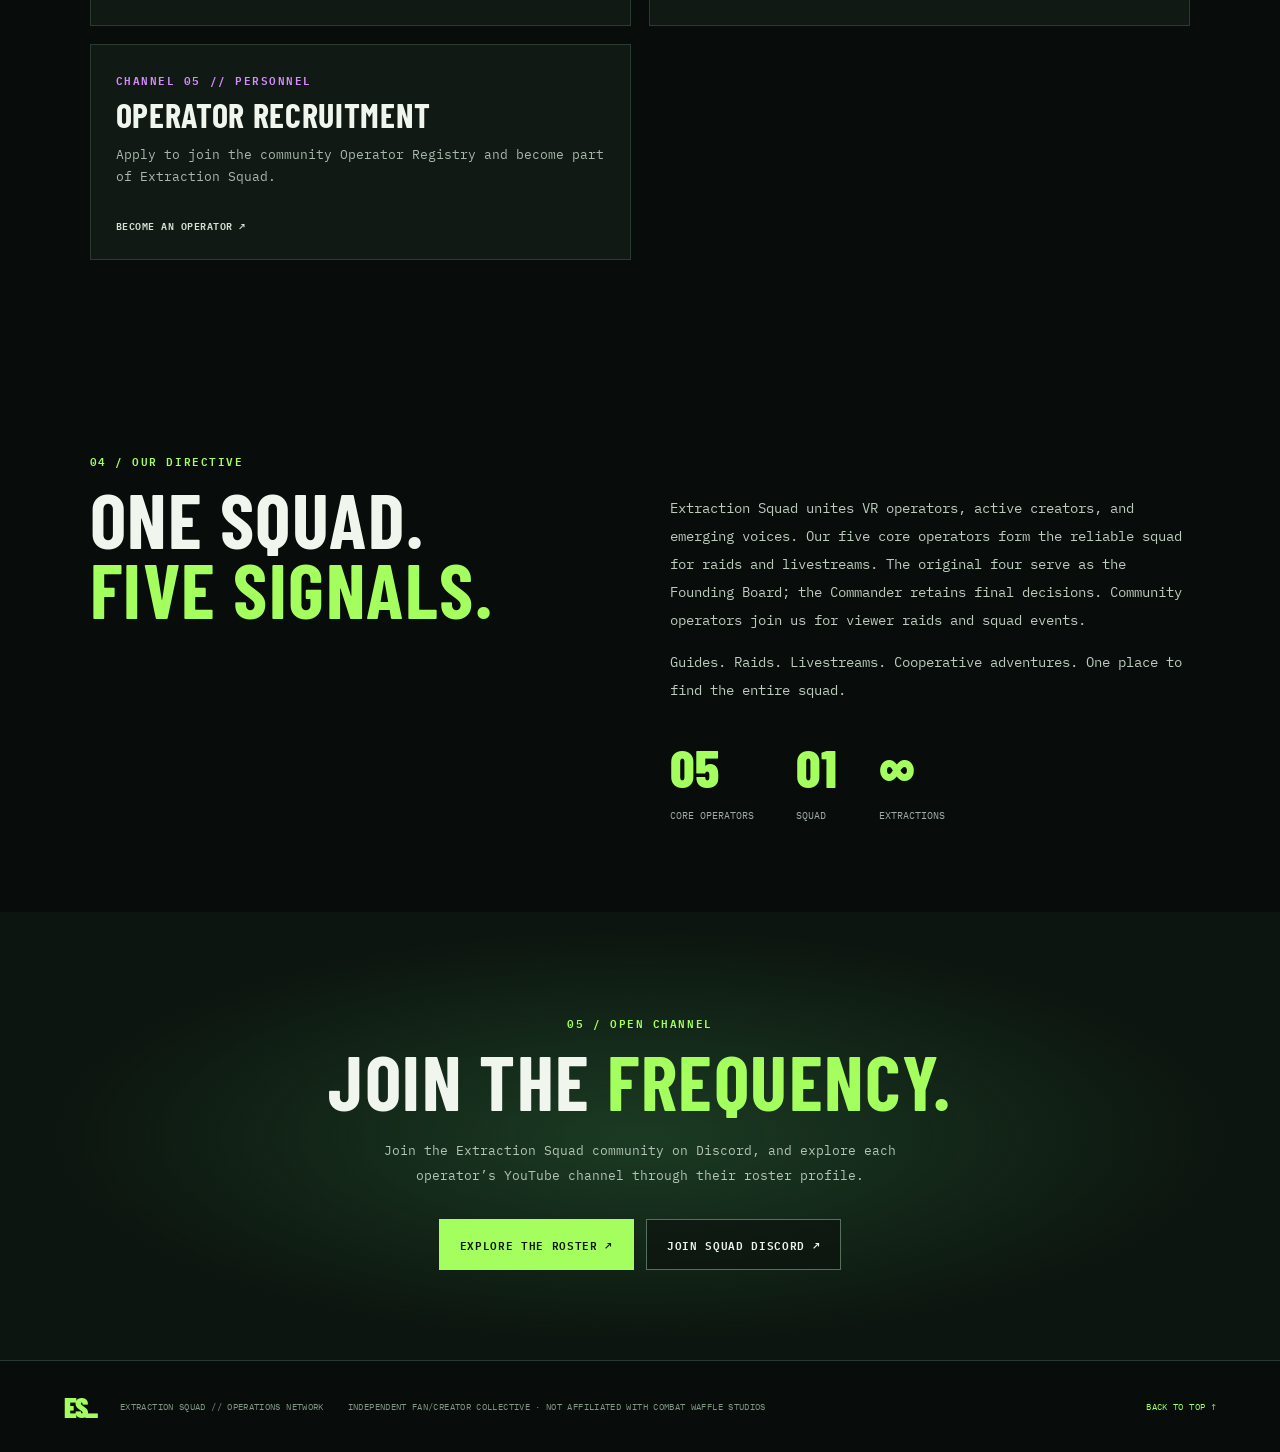
==== commit 171f1282: "Add files via upload" ====
--- a/index.html
+++ b/index.html
@@ -17,7 +17,7 @@
 <article class="operator-card" style="--accent:#ffad55"><div class="card-image"><img src="assets/chris.webp" alt="This Wasn't The Plan post-apocalyptic survivor banner" loading="lazy"><span class="card-no">05</span></div><div class="card-body"><div class="rank">✦ SPECIALIST · CORE SQUAD</div><h3>THIS WASN'T THE PLAN!</h3><p>Unpredictable adventures across Ghosts of Tabor, Dungeons of Eternity, and console gaming. When the plan falls apart, the fun begins.</p><div class="card-actions"><button data-operator="chris" class="profile-btn">VIEW DOSSIER ↗</button><a href="https://www.youtube.com/@thiswasnttheplanyt" target="_blank" rel="noopener noreferrer">VISIT YOUTUBE ↗</a></div></div></article></div>
 <div class="registry"><div class="registry-header"><div><p class="section-id">PERSONNEL DATABASE // COMMUNITY</p><h3>OPERATOR REGISTRY</h3></div><p>Future community operators will be listed here by callsign and rank. Viewer raids and squad operations are open to the wider community.</p></div><div class="registry-empty registry-scroll" role="region" aria-label="Community operator registry" tabindex="0"><span>ES-001 // LEGACY OPERATOR — RAMBLINGPAUL (TIP THE RAT)</span><span>ES-002 // Community Operator — Ash Revenant</span><span>ES-003 // Community Operator — Pre1L1</span>
 <span>ES-004 // Community Operator — Nat20RollDice</span>
-<span>ES-005 // Community Operator — SlovakianLegend</span><span>ES-006 // Community Operator — Panzerelite</span><span>ES-007 // Community Operator — Manloot</span></div><p class="registry-scroll-hint">SCROLL TO VIEW ALL OPERATORS ↓</p><div class="registry-recruit"><a href="https://discord.gg/aPwzN6qbAu" target="_blank" rel="noopener noreferrer" style="color:#9dff57;font-weight:700;text-decoration:underline">BECOME AN OPERATOR ↗</a></div></div></section>
+<span>ES-005 // Community Operator — SlovakianLegend</span><span>ES-006 // Community Operator — Panzerelite</span><span>ES-007 // Community Operator — Manloot</span><span>ES-008 // Community Operator — ads12</span></div><p class="registry-scroll-hint">SCROLL TO VIEW ALL OPERATORS ↓</p><div class="registry-recruit"><a href="https://discord.gg/aPwzN6qbAu" target="_blank" rel="noopener noreferrer" style="color:#9dff57;font-weight:700;text-decoration:underline">BECOME AN OPERATOR ↗</a></div></div></section>
 <section class="section missions" id="missions"><div class="section-head"><div><p class="section-id">02 / MISSION ARCHIVE</p><h2>FEATURED <span>MISSIONS</span></h2></div><p>Video intel from across the squad.<br>Watch featured transmissions below.</p></div><article class="mission-panel" style="display:block;margin-bottom:1.5rem"><div><span class="rank">QUIET EXTRACTION // FEATURED GUIDE</span><h3>SAZAVA VALLEY // FULL GUIDE</h3></div><div style="position:relative;width:100%;aspect-ratio:16/9;margin:1.5rem 0;overflow:hidden;background:#000;border:1px solid #547a43"><iframe src="https://www.youtube-nocookie.com/embed/pSVqwgjNrhk" title="SAZAVA VALLEY // FULL GUIDE" loading="lazy" allow="accelerometer; autoplay; clipboard-write; encrypted-media; gyroscope; picture-in-picture; web-share" referrerpolicy="strict-origin-when-cross-origin" allowfullscreen style="position:absolute;inset:0;width:100%;height:100%;border:0"></iframe></div><a class="button ghost" href="https://youtu.be/pSVqwgjNrhk" target="_blank" rel="noopener noreferrer">WATCH ON YOUTUBE ↗</a></article><article class="mission-panel" style="display:block;margin-bottom:1.5rem"><div><span class="rank">JUGGERNAUTVR1 // STREAM REPLAY</span><h3>JUGGERNAUTVR1 // LATEST STREAM</h3></div><div style="position:relative;width:100%;aspect-ratio:16/9;margin:1.5rem 0;overflow:hidden;background:#000;border:1px solid #547a43"><iframe src="https://www.youtube-nocookie.com/embed/xQBRxvEbvsw" title="JUGGERNAUTVR1 // LATEST STREAM" loading="lazy" allow="accelerometer; autoplay; clipboard-write; encrypted-media; gyroscope; picture-in-picture; web-share" referrerpolicy="strict-origin-when-cross-origin" allowfullscreen style="position:absolute;inset:0;width:100%;height:100%;border:0"></iframe></div><a class="button ghost" href="https://www.youtube.com/live/xQBRxvEbvsw" target="_blank" rel="noopener noreferrer">WATCH ON YOUTUBE ↗</a></article></section>
 <section class="section" id="live-events" aria-labelledby="live-events-title"><div class="section-head"><div><p class="section-id">LIVE OPERATIONS // WEEKLY SCHEDULE</p><h2 id="live-events-title">WEEKLY <span>LIVE EVENTS</span></h2></div><p>Join the squad live. All schedules are subject to change.</p></div><div class="operator-grid">
 <article class="operator-card" style="--accent:#6cb5ff"><div class="card-body"><div class="rank">MONDAY // WEEKLY</div><h3>MONDAY NIGHT LIVE (MNL)</h3><p><strong>HOST:</strong> JUGGERNAUTVR1</p><p><strong>TIME:</strong> STARTS 5:30 PM EASTERN / 4:30 PM CENTRAL</p><p>Start time confirmed by Jugg. End time to be announced.</p><div class="card-actions"><a class="profile-btn" href="https://www.youtube.com/@juggernautvr1" target="_blank" rel="noopener noreferrer">JUGG'S YOUTUBE ↗</a></div></div></article>
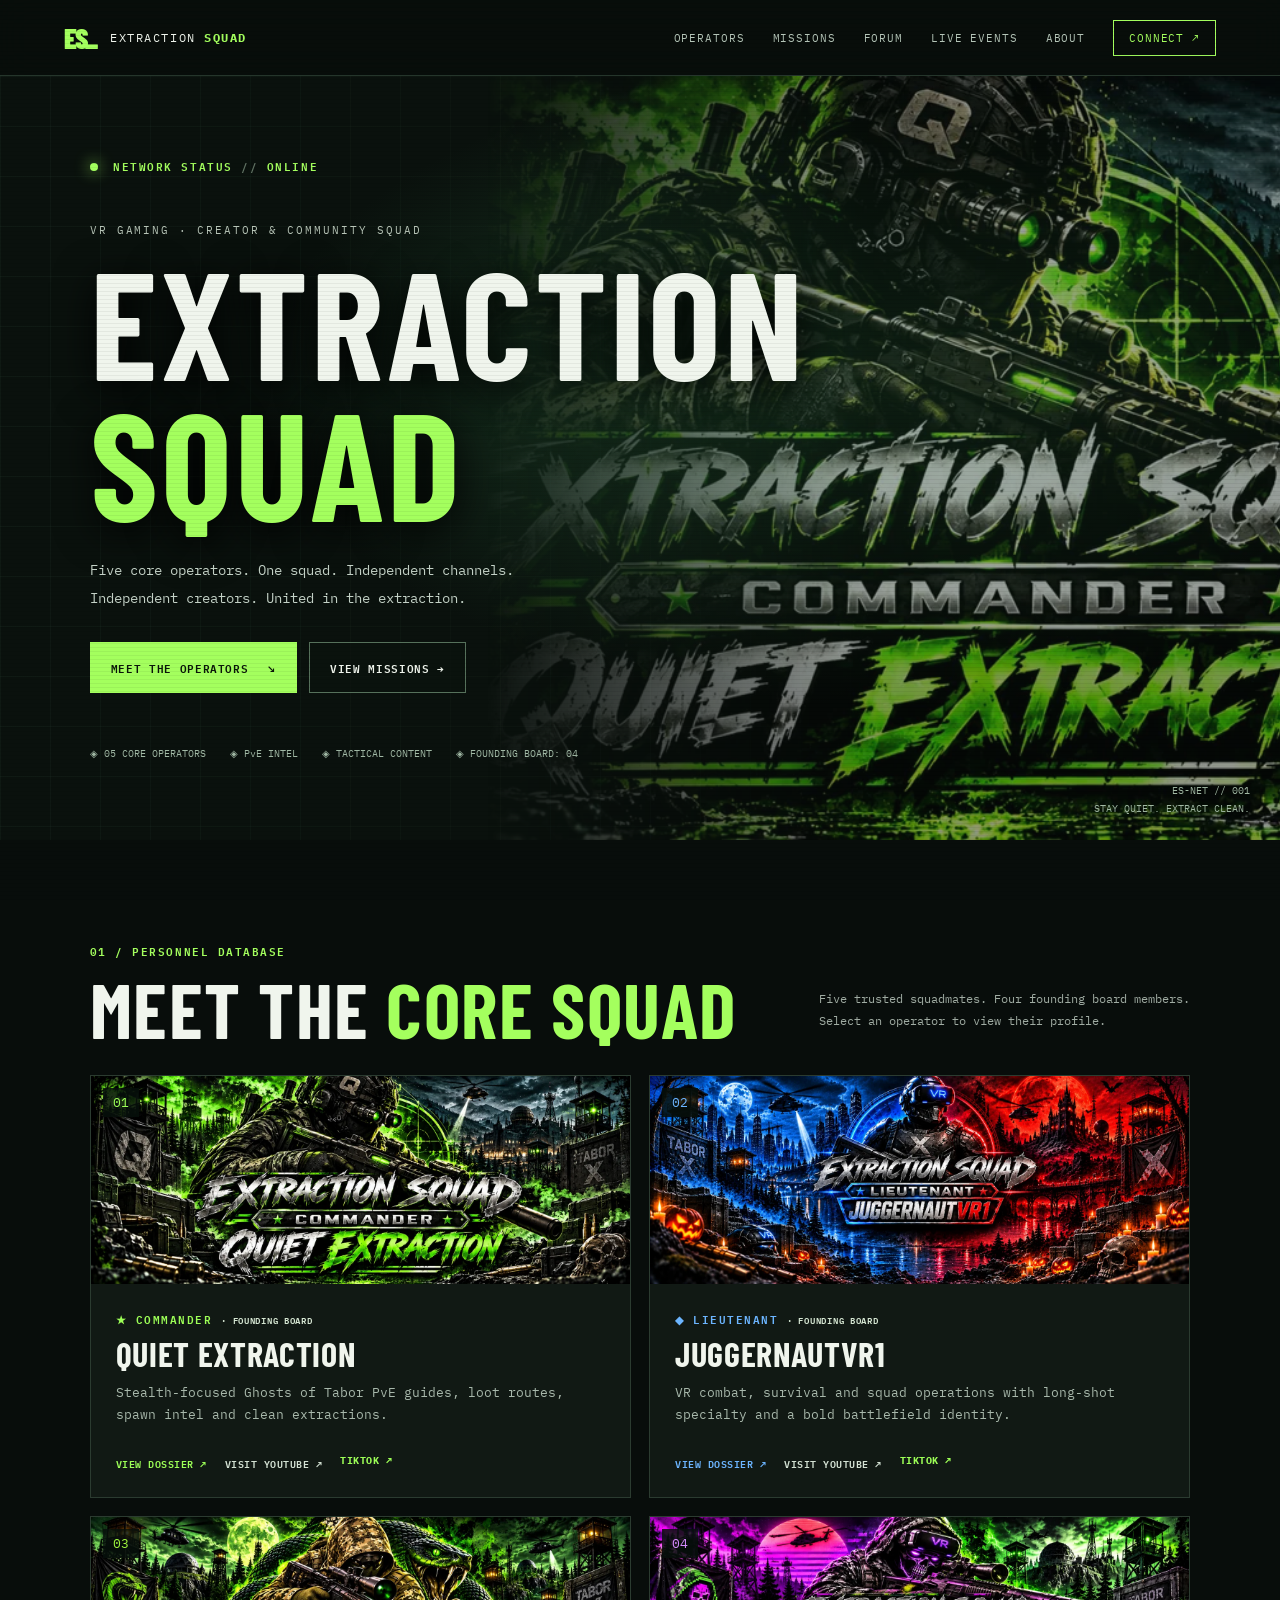
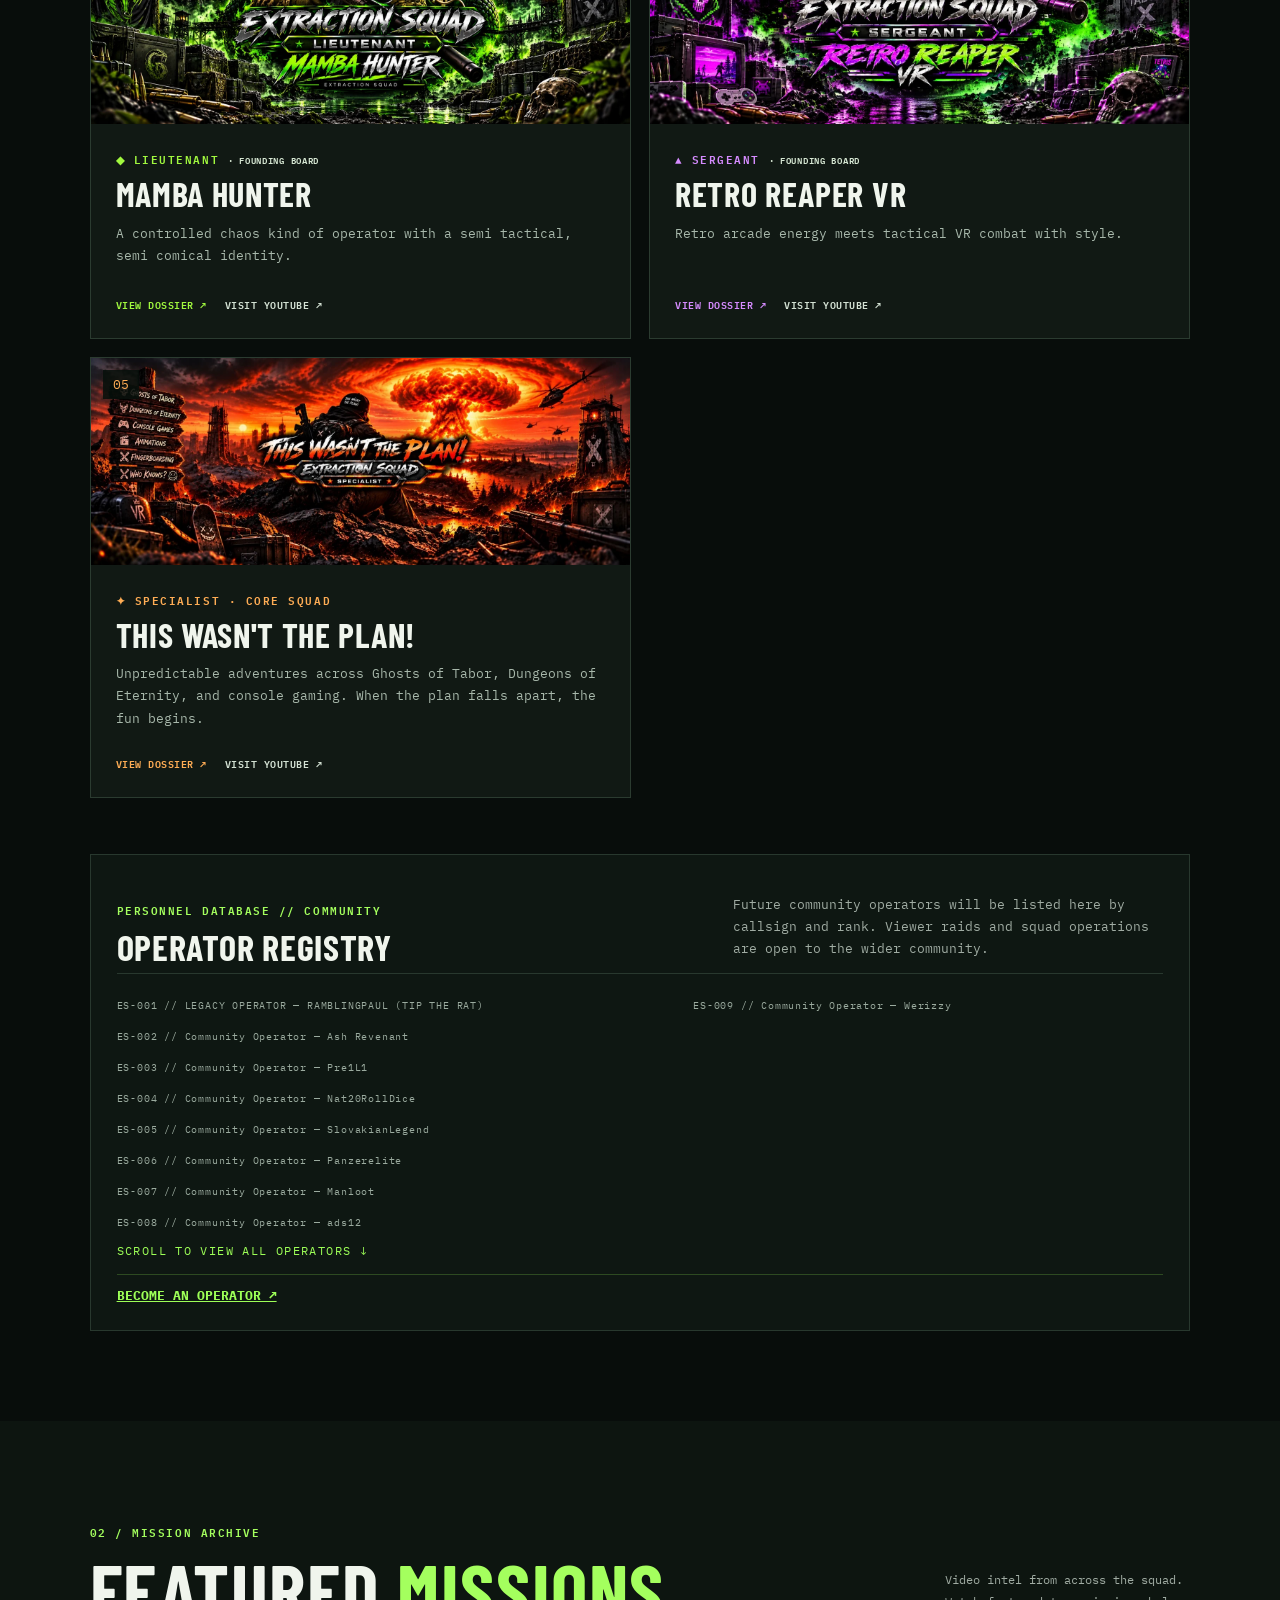
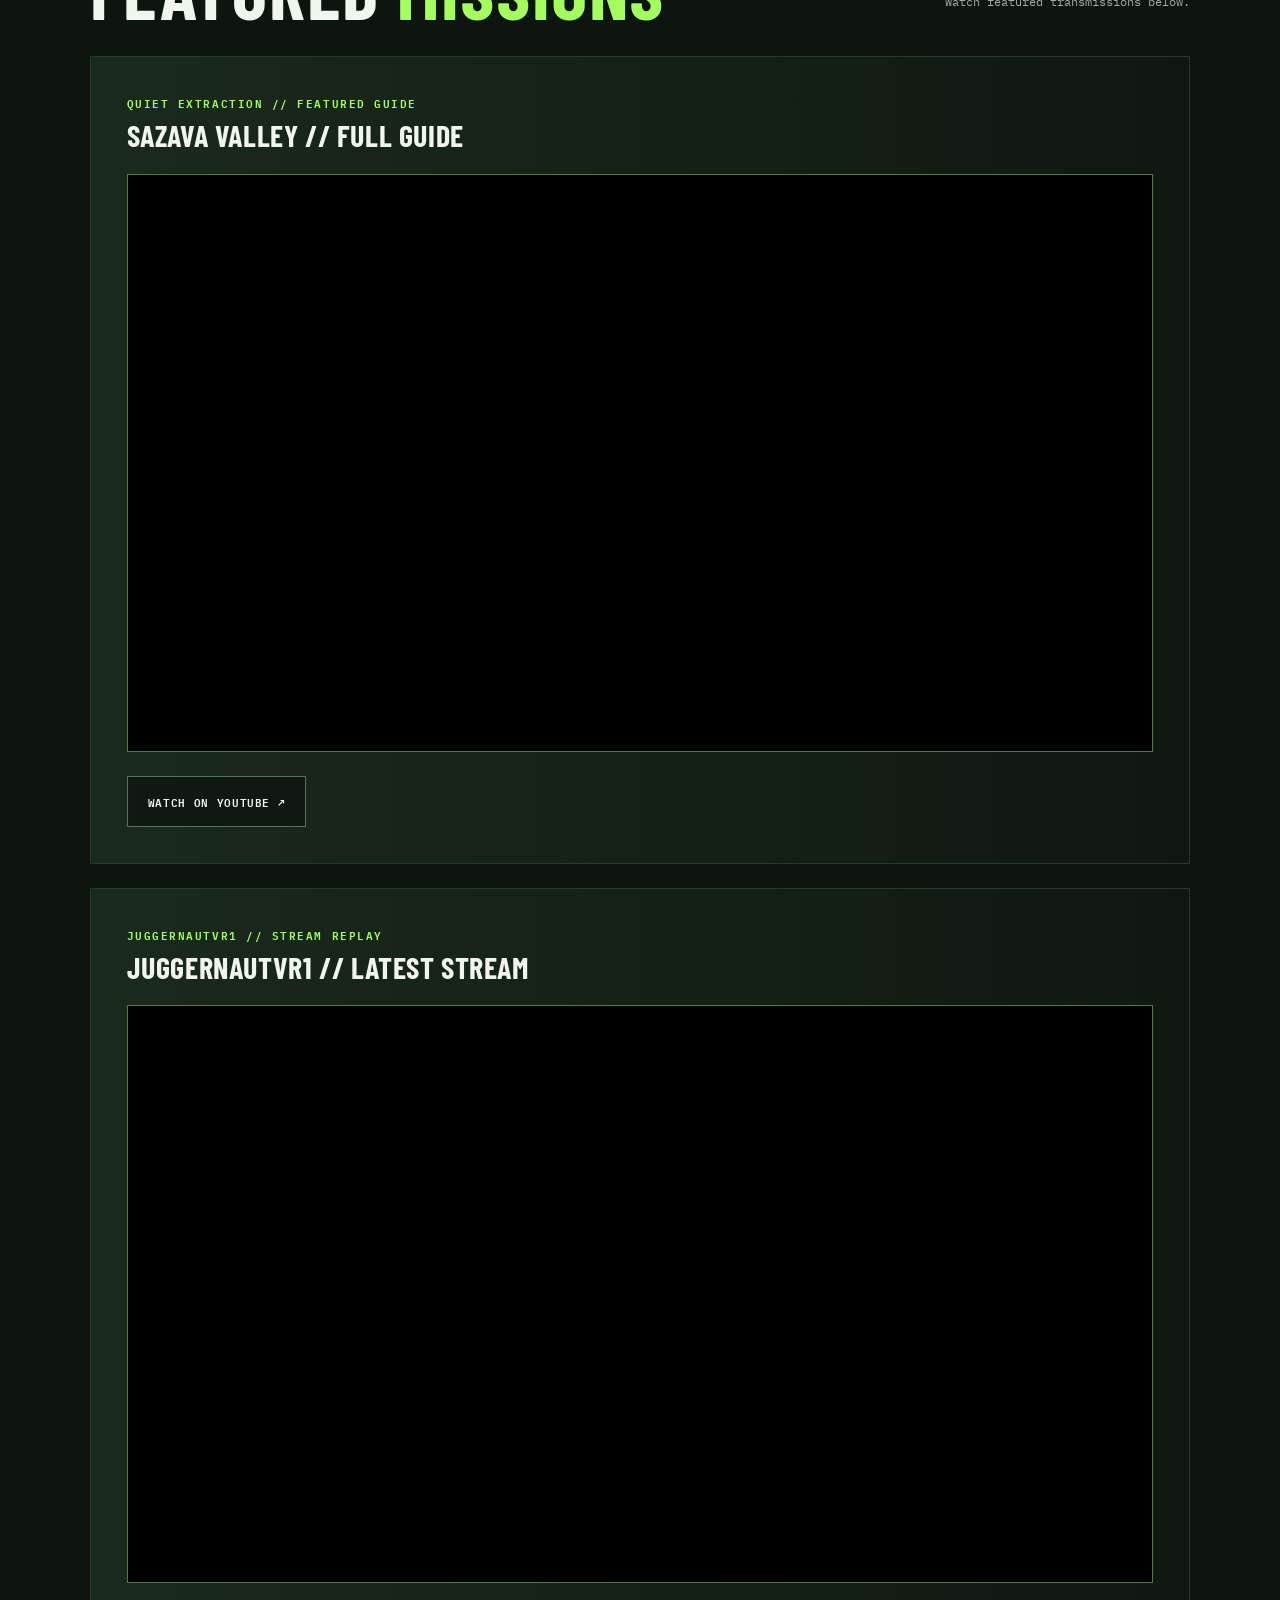
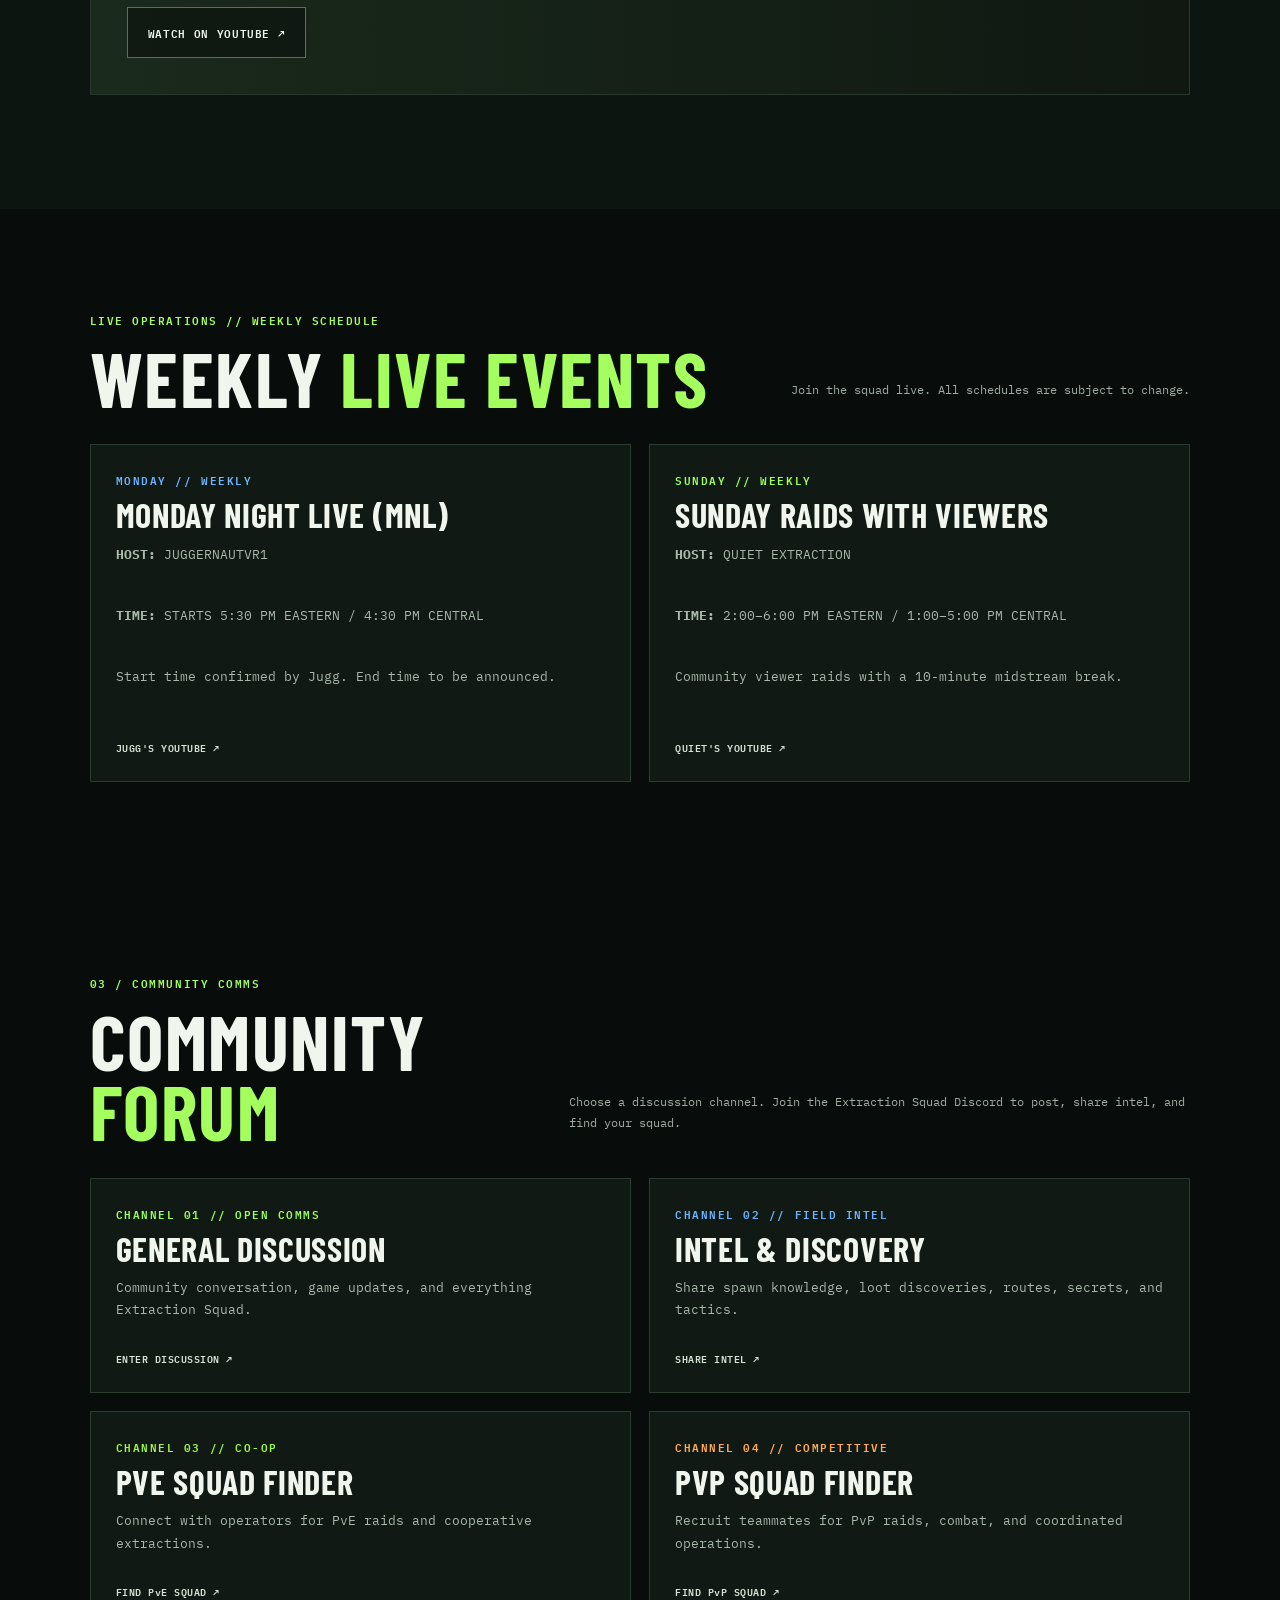
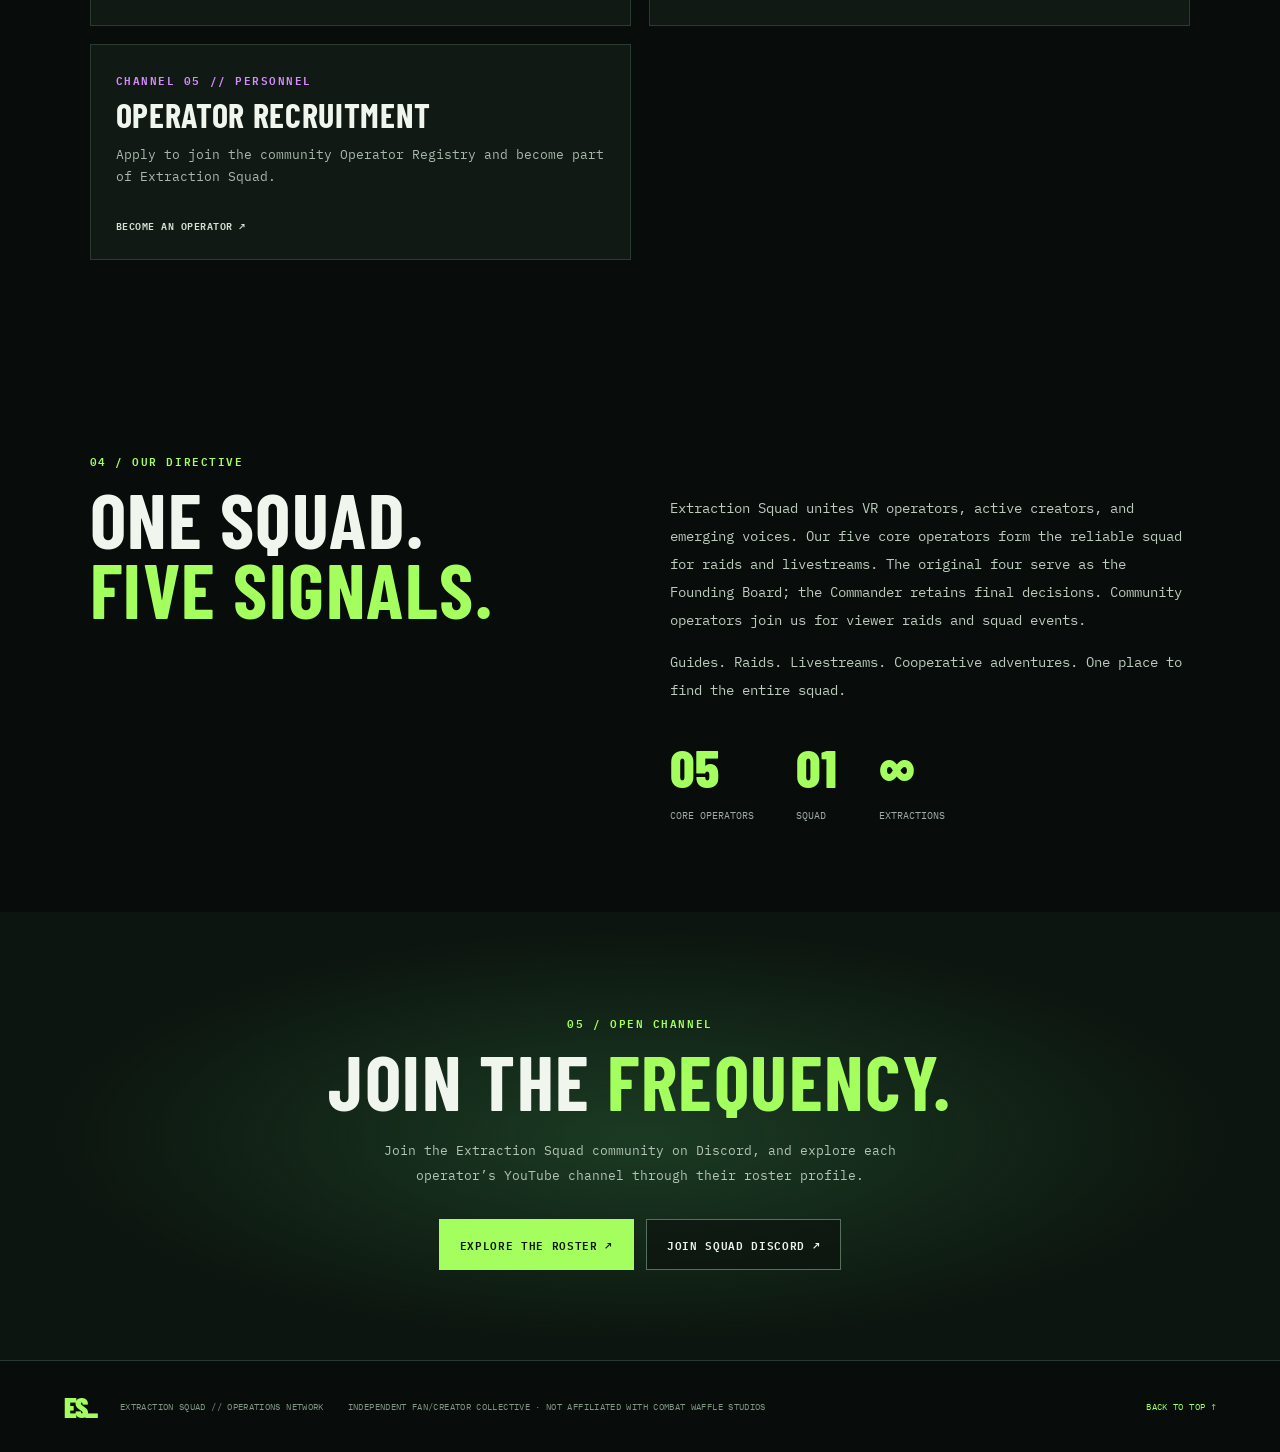
==== commit b6c2c116: "Update index.html" ====
--- a/index.html
+++ b/index.html
@@ -17,7 +17,7 @@
 <article class="operator-card" style="--accent:#ffad55"><div class="card-image"><img src="assets/chris.webp" alt="This Wasn't The Plan post-apocalyptic survivor banner" loading="lazy"><span class="card-no">05</span></div><div class="card-body"><div class="rank">✦ SPECIALIST · CORE SQUAD</div><h3>THIS WASN'T THE PLAN!</h3><p>Unpredictable adventures across Ghosts of Tabor, Dungeons of Eternity, and console gaming. When the plan falls apart, the fun begins.</p><div class="card-actions"><button data-operator="chris" class="profile-btn">VIEW DOSSIER ↗</button><a href="https://www.youtube.com/@thiswasnttheplanyt" target="_blank" rel="noopener noreferrer">VISIT YOUTUBE ↗</a></div></div></article></div>
 <div class="registry"><div class="registry-header"><div><p class="section-id">PERSONNEL DATABASE // COMMUNITY</p><h3>OPERATOR REGISTRY</h3></div><p>Future community operators will be listed here by callsign and rank. Viewer raids and squad operations are open to the wider community.</p></div><div class="registry-empty registry-scroll" role="region" aria-label="Community operator registry" tabindex="0"><span>ES-001 // LEGACY OPERATOR — RAMBLINGPAUL (TIP THE RAT)</span><span>ES-002 // Community Operator — Ash Revenant</span><span>ES-003 // Community Operator — Pre1L1</span>
 <span>ES-004 // Community Operator — Nat20RollDice</span>
-<span>ES-005 // Community Operator — SlovakianLegend</span><span>ES-006 // Community Operator — Panzerelite</span><span>ES-007 // Community Operator — Manloot</span><span>ES-008 // Community Operator — ads12</span></div><p class="registry-scroll-hint">SCROLL TO VIEW ALL OPERATORS ↓</p><div class="registry-recruit"><a href="https://discord.gg/aPwzN6qbAu" target="_blank" rel="noopener noreferrer" style="color:#9dff57;font-weight:700;text-decoration:underline">BECOME AN OPERATOR ↗</a></div></div></section>
+<span>ES-005 // Community Operator — SlovakianLegend</span><span>ES-006 // Community Operator — Panzerelite</span><span>ES-007 // Community Operator — Manloot</span><span>ES-008 // Community Operator — ads12</span><span>ES-009 // Community Operator — Werizzy</span></div><p class="registry-scroll-hint">SCROLL TO VIEW ALL OPERATORS ↓</p><div class="registry-recruit"><a href="https://discord.gg/aPwzN6qbAu" target="_blank" rel="noopener noreferrer" style="color:#9dff57;font-weight:700;text-decoration:underline">BECOME AN OPERATOR ↗</a></div></div></section>
 <section class="section missions" id="missions"><div class="section-head"><div><p class="section-id">02 / MISSION ARCHIVE</p><h2>FEATURED <span>MISSIONS</span></h2></div><p>Video intel from across the squad.<br>Watch featured transmissions below.</p></div><article class="mission-panel" style="display:block;margin-bottom:1.5rem"><div><span class="rank">QUIET EXTRACTION // FEATURED GUIDE</span><h3>SAZAVA VALLEY // FULL GUIDE</h3></div><div style="position:relative;width:100%;aspect-ratio:16/9;margin:1.5rem 0;overflow:hidden;background:#000;border:1px solid #547a43"><iframe src="https://www.youtube-nocookie.com/embed/pSVqwgjNrhk" title="SAZAVA VALLEY // FULL GUIDE" loading="lazy" allow="accelerometer; autoplay; clipboard-write; encrypted-media; gyroscope; picture-in-picture; web-share" referrerpolicy="strict-origin-when-cross-origin" allowfullscreen style="position:absolute;inset:0;width:100%;height:100%;border:0"></iframe></div><a class="button ghost" href="https://youtu.be/pSVqwgjNrhk" target="_blank" rel="noopener noreferrer">WATCH ON YOUTUBE ↗</a></article><article class="mission-panel" style="display:block;margin-bottom:1.5rem"><div><span class="rank">JUGGERNAUTVR1 // STREAM REPLAY</span><h3>JUGGERNAUTVR1 // LATEST STREAM</h3></div><div style="position:relative;width:100%;aspect-ratio:16/9;margin:1.5rem 0;overflow:hidden;background:#000;border:1px solid #547a43"><iframe src="https://www.youtube-nocookie.com/embed/xQBRxvEbvsw" title="JUGGERNAUTVR1 // LATEST STREAM" loading="lazy" allow="accelerometer; autoplay; clipboard-write; encrypted-media; gyroscope; picture-in-picture; web-share" referrerpolicy="strict-origin-when-cross-origin" allowfullscreen style="position:absolute;inset:0;width:100%;height:100%;border:0"></iframe></div><a class="button ghost" href="https://www.youtube.com/live/xQBRxvEbvsw" target="_blank" rel="noopener noreferrer">WATCH ON YOUTUBE ↗</a></article></section>
 <section class="section" id="live-events" aria-labelledby="live-events-title"><div class="section-head"><div><p class="section-id">LIVE OPERATIONS // WEEKLY SCHEDULE</p><h2 id="live-events-title">WEEKLY <span>LIVE EVENTS</span></h2></div><p>Join the squad live. All schedules are subject to change.</p></div><div class="operator-grid">
 <article class="operator-card" style="--accent:#6cb5ff"><div class="card-body"><div class="rank">MONDAY // WEEKLY</div><h3>MONDAY NIGHT LIVE (MNL)</h3><p><strong>HOST:</strong> JUGGERNAUTVR1</p><p><strong>TIME:</strong> STARTS 5:30 PM EASTERN / 4:30 PM CENTRAL</p><p>Start time confirmed by Jugg. End time to be announced.</p><div class="card-actions"><a class="profile-btn" href="https://www.youtube.com/@juggernautvr1" target="_blank" rel="noopener noreferrer">JUGG'S YOUTUBE ↗</a></div></div></article>
